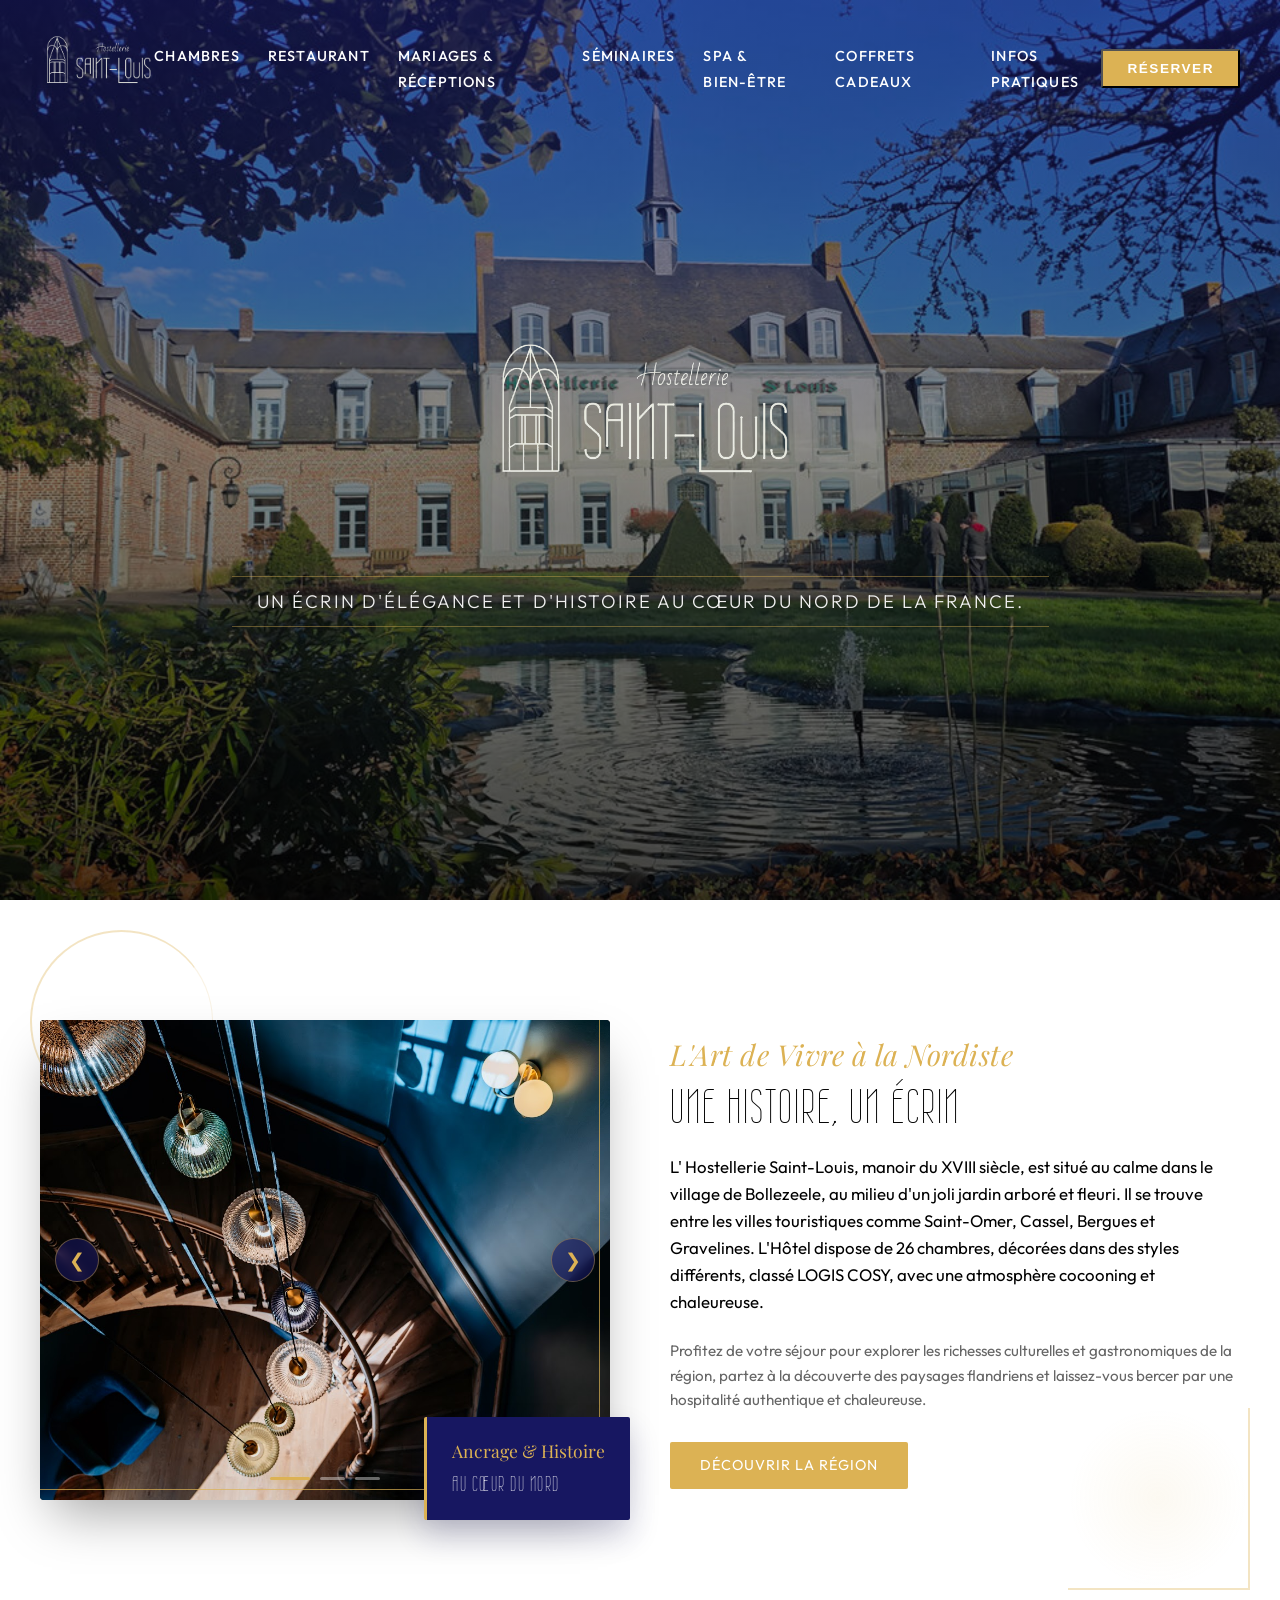
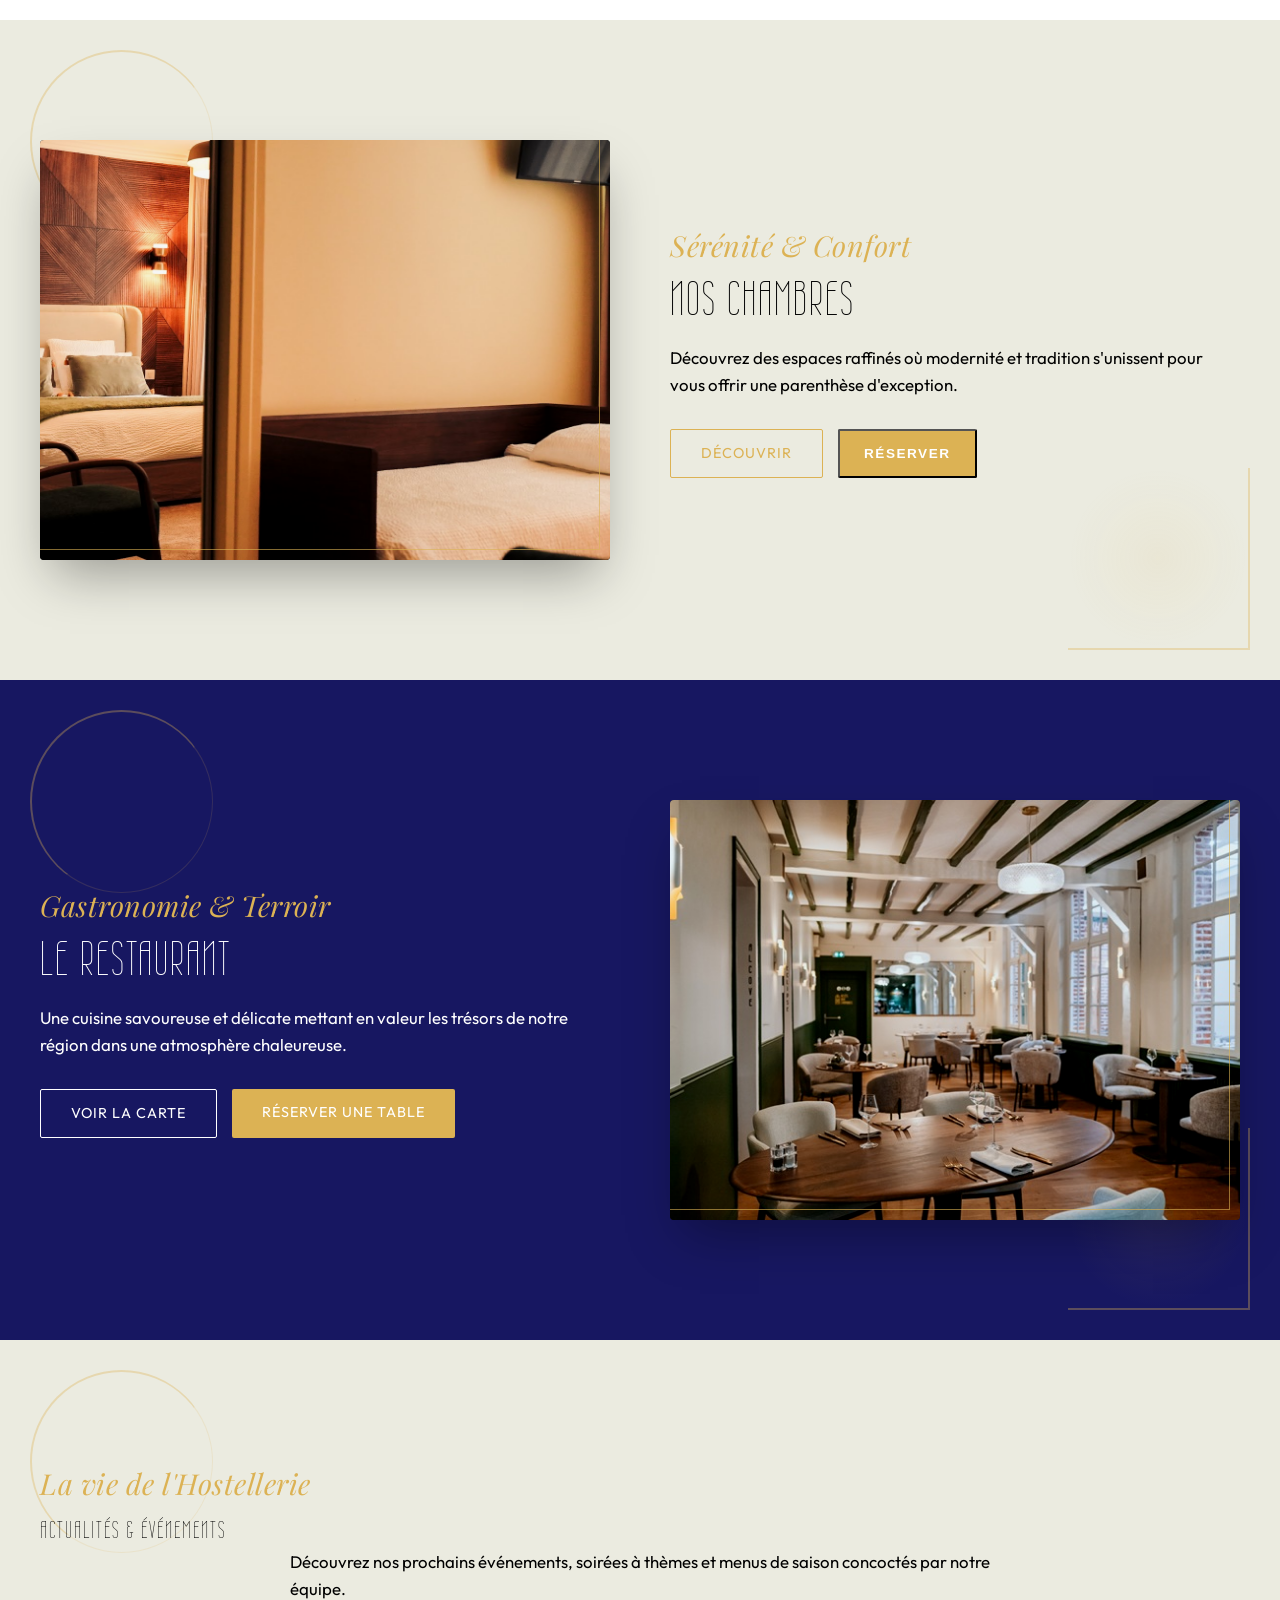
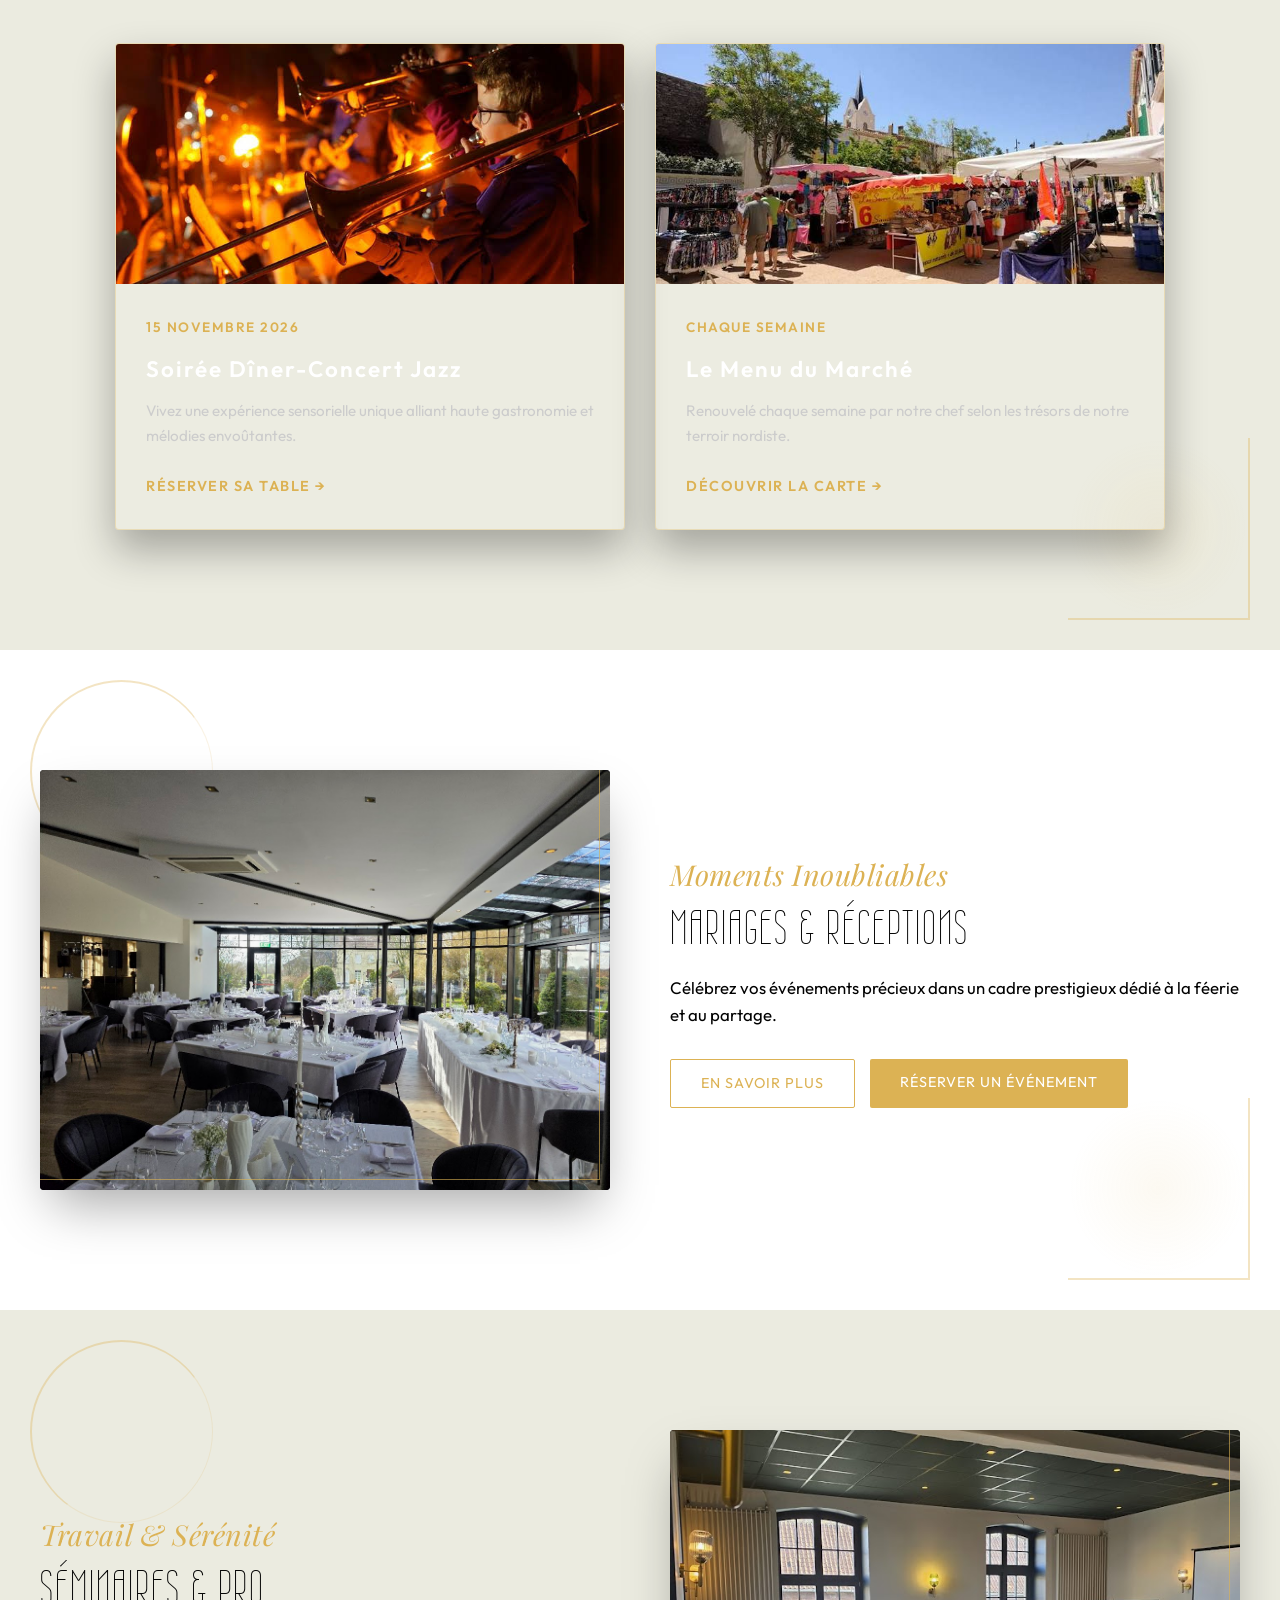
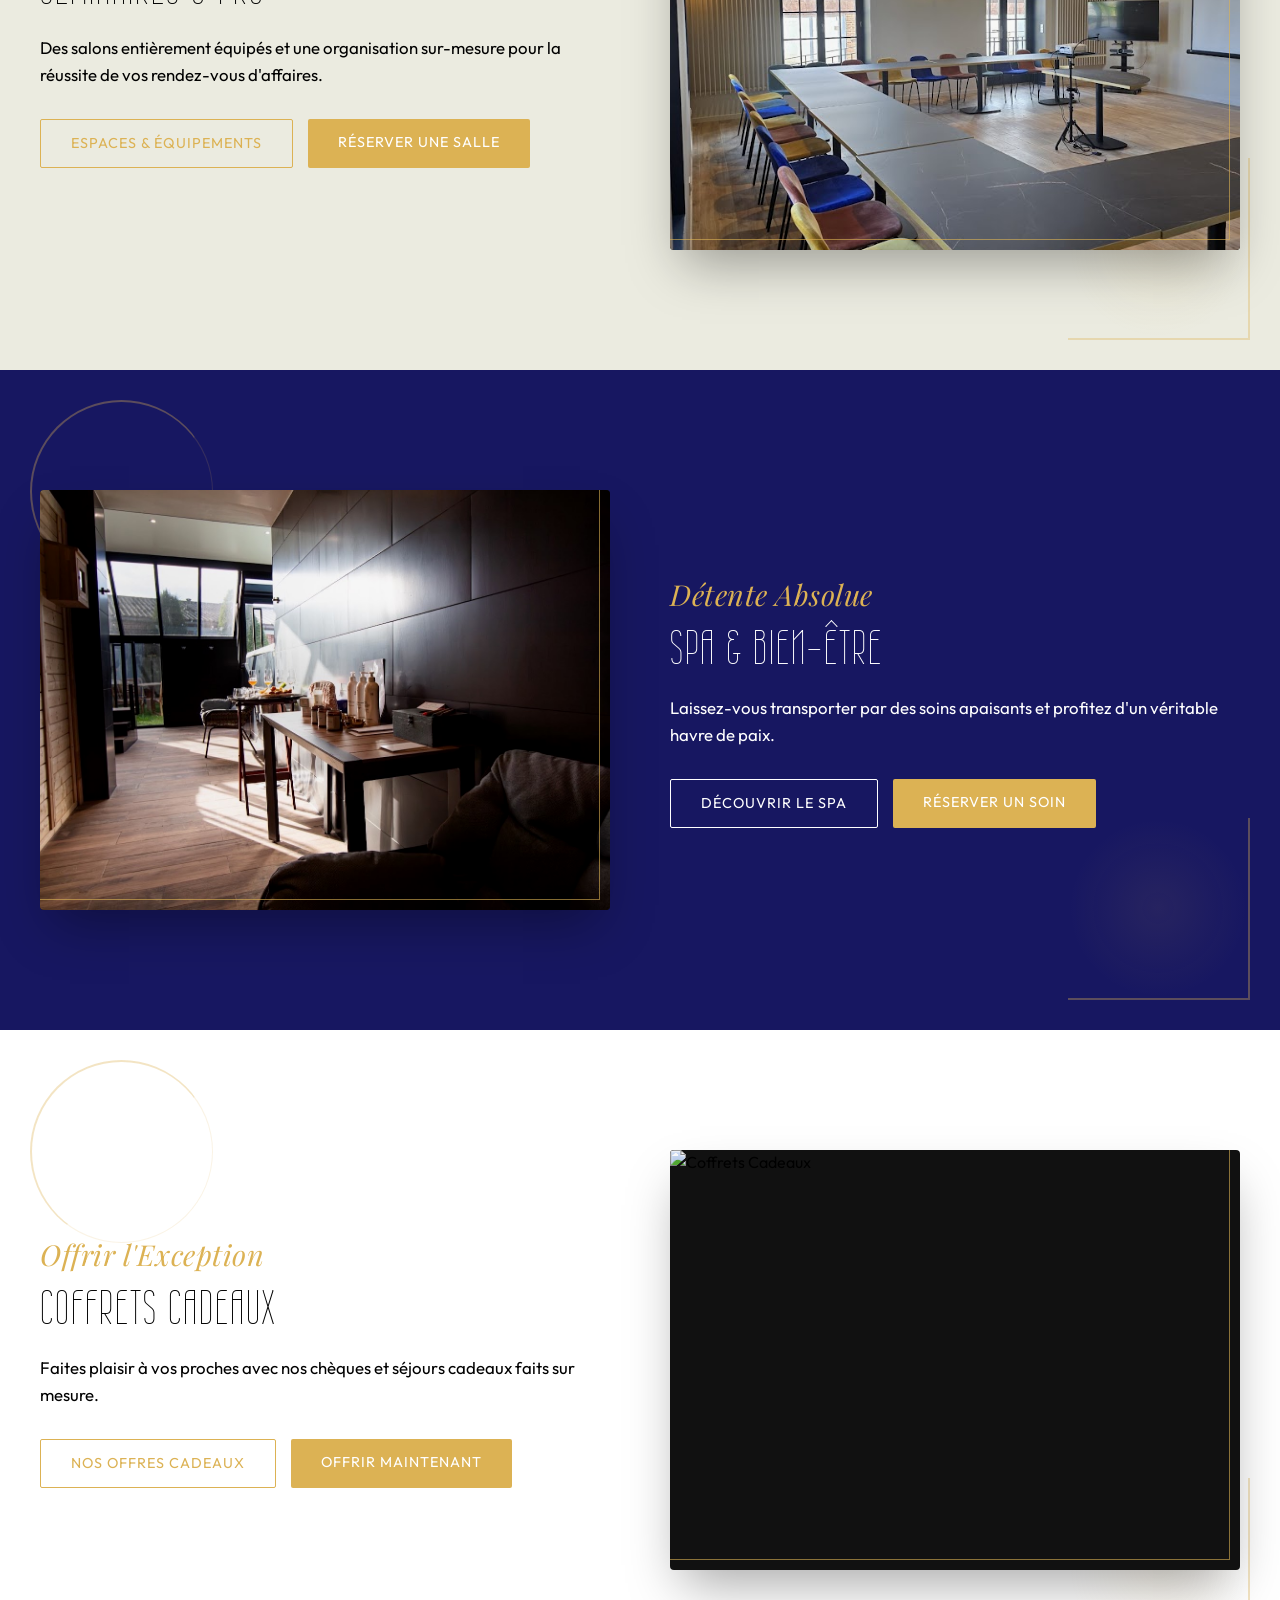
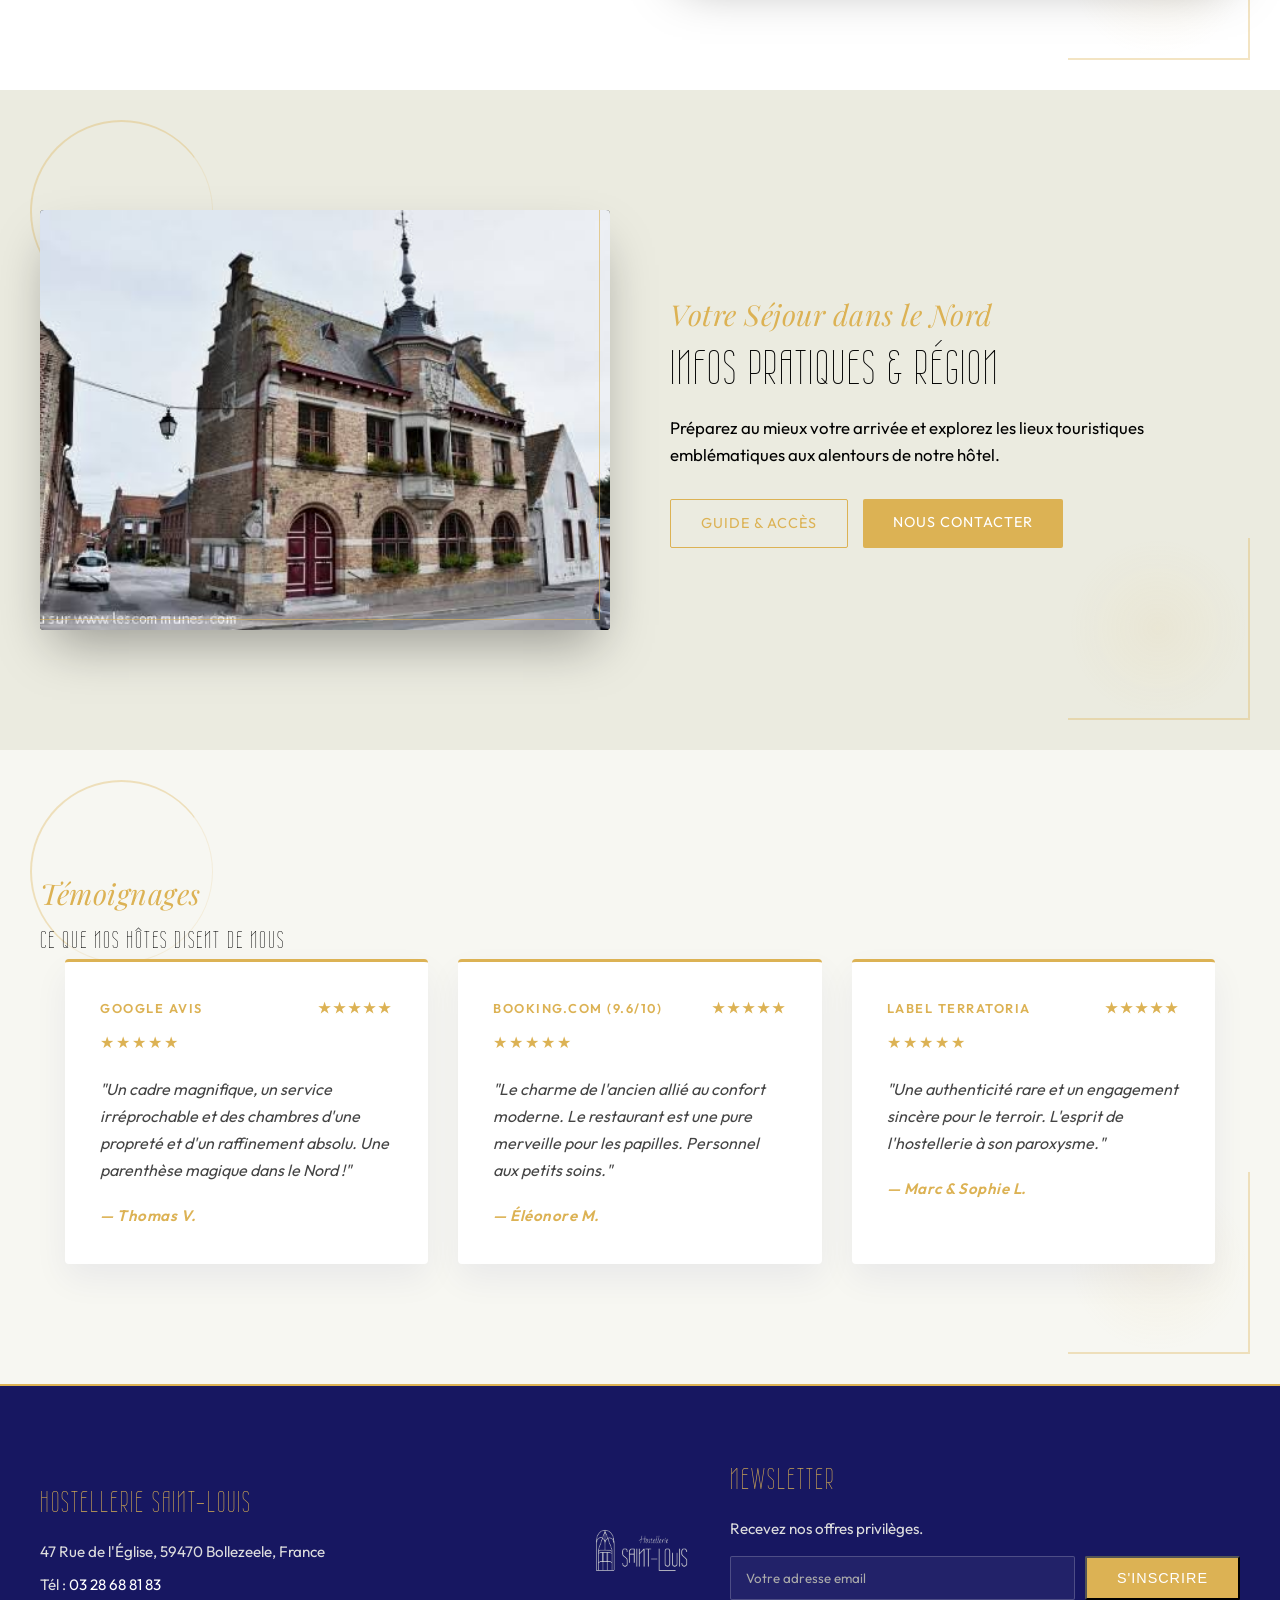
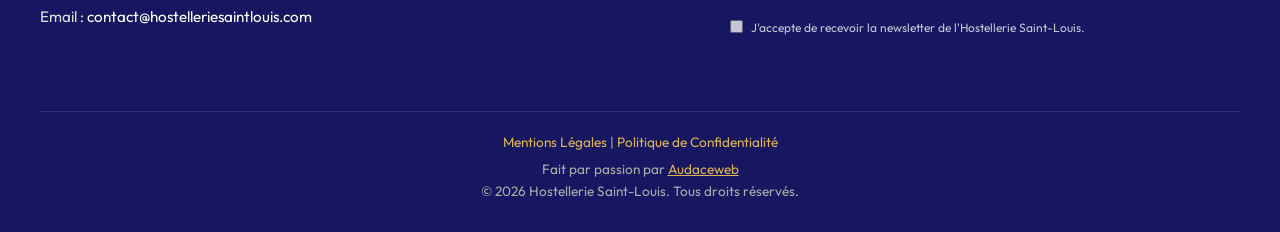
==== index.html @ 4da9482a "Replace reservation link with booking button" ====
<!DOCTYPE html>
<html lang="fr">
<head>
    <meta charset="UTF-8">
    <meta name="viewport" content="width=device-width, initial-scale=1.0">
    <title>Hostellerie Saint-Louis - Accueil</title>
    <link rel="icon" href="favicon.ico" sizes="48x48">
<link rel="icon" type="image/png" sizes="48x48" href="img/favicon-48.png">
<link rel="icon" type="image/png" sizes="192x192" href="img/favicon-192.png">
<link rel="apple-touch-icon" href="img/apple-touch-icon.png">
    <link rel="preconnect" href="https://fonts.googleapis.com">
    <link rel="preconnect" href="https://fonts.gstatic.com" crossorigin>
    <link href="https://fonts.googleapis.com/css2?family=Bad+Script&family=Outfit:wght@300;400;500;600&family=Playfair+Display:ital,wght@0,400;1,400&family=Wire+One&display=swap" rel="stylesheet">
    
    <link rel="stylesheet" href="style.css">
        <script src="https://code.jquery.com/jquery-3.6.0.min.js"></script>

</head>
<body>

    <div class="iframeClose" style="display:none; position:fixed; top:20px; right:40px; color:#000; font-size:35px; cursor:pointer; font-family:Arial; background: #fff; width: 45px; height: 45px; text-align: center; border-radius: 50%; line-height: 42px; box-shadow: 0 4px 20px rgba(0,0,0,0.4); z-index: 9999999;">&times;</div>
    <iframe id="ReservitBookingIframe" src="https://premium.logishotels.com/engine/booking/233/1237" style="z-index:1; opacity:1; border:none; width:100%; height:100%; position:fixed; transform:translateY(0px); background:#fff; top:0; bottom:0; left:0; right:0; z-index:100000; transition:transform 450ms cubic-bezier(0.23, 1, 0.32, 1), opacity 450ms cubic-bezier(0.23, 1, 0.32, 1); display:none;"></iframe>

    <header id="main-header">
        <button class="hamburger-menu" id="hamburger-btn" aria-label="Ouvrir le menu">
            <span class="bar"></span>
            <span class="bar"></span>
            <span class="bar"></span>
        </button>

        <div class="logo-container" id="logo-container">
            <a href="index.html">
                <img src="img/grandlogob.png" alt="Hostellerie Saint-Louis Logo" class="logo-img">
            </a>
        </div>

        <nav class="nav-bar" id="nav-bar">
            <ul class="nav-links">
                <li><a href="chambres.html">Chambres</a></li>
                <li><a href="pauze.html">Restaurant</a></li>
                <li><a href="mariages.html">Mariages & Réceptions</a></li>
                <li><a href="seminaires.html">Séminaires</a></li>
                <li><a href="spa.html">Spa & Bien-être</a></li>
                <li><a href="coffrets.html">Coffrets Cadeaux</a></li>
                <li><a href="infos.html">Infos Pratiques</a></li>
            </ul>
        </nav>

        <button class="btn-reserver ReservitBookingButton" style="cursor: pointer;">Réserver</button>
    </header>

    <main>
        <section class="hero-block hero-bg-image">
            <div class="hero-overlay"></div>

            <div class="hero-content">
                <!-- Grand Logo au centre à la place du texte de bienvenue -->
                <div class="hero-main-logo animate-fade">
                    <img src="img/grandlogob.png" data-cms="hero_logo" alt="Hostellerie Saint-Louis Logo" class="hero-logo-large">
                </div>
                
                <p class="hero-desc animate-fade" data-cms="hero_desc">Un écrin d'élégance et d'histoire au cœur du Nord de la France.</p>
            </div>
        </section>

        <section class="section-block block-blanc reveal" id="block-presentation-hotel">
            <div class="container-split">
                
                <div class="block-media presentation-media">
                    <div class="hotel-carousel-container">
                        <div class="carousel-track" id="hotel-carousel-track" data-cms-list="hero_carrousel_liste">
                            <div class="carousel-slide active">
                                <img src="img/carrousel1.jpg" data-cms="image" alt="Façade de l'Hostellerie Saint-Louis">
                            </div>
                        </div>

                        <button class="carousel-arrow prev-arrow" id="carousel-prev" aria-label="Photo précédente">&#10094;</button>
                        <button class="carousel-arrow next-arrow" id="carousel-next" aria-label="Photo suivante">&#10095;</button>

                        <div class="carousel-dots" id="carousel-dots">
                            <span class="dot active" data-index="0"></span>
                        </div>
                    </div>

                    <div class="presentation-badge">
                        <span class="badge-year" data-cms="badge_year">Ancrage & Histoire</span>
                        <span class="badge-text" data-cms="badge_text">Au cœur du Nord</span>
                    </div>
                </div>

                <div class="block-text">
                    <span class="subtitle" data-cms="intro_subtitle">L'Art de Vivre à la Nordiste</span>
                    <h2 class="title" data-cms="intro_title">Une Histoire, un Écrin</h2>
                    <p class="body-text" data-cms="intro_text1">
                      L' <strong>Hostellerie Saint-Louis</strong>, manoir du XVIII siècle, est situé au calme dans le village de Bollezeele, au milieu d'un joli jardin arboré et fleuri. Il se trouve entre les villes touristiques comme Saint-Omer, Cassel, Bergues et Gravelines.
                      <br> L'Hôtel dispose de 26 chambres, décorées dans des styles différents, classé LOGIS COSY, avec une atmosphère cocooning et chaleureuse.
                    </p>
                    <p class="body-text" style="font-size: 0.95rem; color: #666; margin-bottom: 25px;" data-cms="intro_text2">
                        Profitez de votre séjour pour explorer les richesses culturelles et gastronomiques de la région, partez à la découverte des paysages flandriens et laissez-vous bercer par une hospitalité authentique et chaleureuse.
                    </p>
                    <div class="block-actions">
                        <a href="infos.html" class="btn-gold">Découvrir la région</a>
                    </div>
                </div>

            </div>
        </section>
        <!-- 1. BLOC CHAMBRES -->
        <section class="section-block block-creme reveal" id="block-chambres">
            <div class="container-split">
                <div class="block-media">
                    <div class="image-placeholder">
                        <img src="img/chambreindex.jpg" data-cms="rooms_img" alt="Chambres Hostellerie Saint-Louis">
                    </div>
                </div>
                <div class="block-text">
                    <span class="subtitle" data-cms="rooms_subtitle">Sérénité & Confort</span>
                    <h2 class="title" data-cms="rooms_title">Nos Chambres</h2>
                    <p class="body-text" data-cms="rooms_desc">
                        Découvrez des espaces raffinés où modernité et tradition s'unissent pour vous offrir une parenthèse d'exception.
                    </p>
                    <div class="block-actions">
                        <a href="chambres.html" class="btn-outline">Découvrir</a>
                        <button class="btn-reserver ReservitBookingButton" style="cursor: pointer;">Réserver</button>
                    </div>
                </div>
            </div>
        </section>

        <!-- 2. BLOC RESTAURANT -->
        <section class="section-block block-bleu reveal" id="block-restaurant">
            <div class="container-split reverse">
                <div class="block-media">
                    <div class="image-placeholder">
                        <img src="img/restaurantindex.jpg" data-cms="resto_img" alt="Restaurant Saint-Louis">
                    </div>
                </div>
                <div class="block-text">
                    <span class="subtitle" data-cms="resto_subtitle">Gastronomie & Terroir</span>
                    <h2 class="title" data-cms="resto_title">Le Restaurant</h2>
                    <p class="body-text" data-cms="resto_desc">
                        Une cuisine savoureuse et délicate mettant en valeur les trésors de notre région dans une atmosphère chaleureuse.
                    </p>
                    <div class="block-actions">
                        <a href="pauze.html" class="btn-outline">Voir la carte</a>
                        <a href="#reservation" class="btn-gold">Réserver une table</a>
                    </div>
                </div>
            </div>
        </section>

        <!-- BLOC ACTUALITÉS & ÉVÉNEMENTS (Modifiable via liste CMS) -->
        <section class="section-block block-creme reveal" id="block-actualites">
            <div class="container">
                <span class="subtitle" data-cms="news_section_subtitle">La vie de l'Hostellerie</span>
                <h2 class="title" data-cms="news_section_title">Actualités & Événements</h2>
                <p class="body-text" style="max-width: 700px; margin: 0 auto 40px auto;" data-cms="news_section_desc">
                    Découvrez nos prochains événements, soirées à thèmes et menus de saison concoctés par notre équipe.
                </p>
                
                <div class="news-grid">
                    <article class="news-card" data-cms="home_news">
                        <div class="news-img"><img src="img/jazzindex.jfif" data-cms="image" alt="Soirée Jazz"></div>
                        <div class="news-content">
                            <span class="news-date" data-cms="date">15 Novembre 2026</span>
                            <h3 data-cms="title">Soirée Dîner-Concert Jazz</h3>
                            <p data-cms="desc">Vivez une expérience sensorielle unique alliant haute gastronomie et mélodies envoûtantes.</p>
                            <a href="#reservation" class="news-link">Réserver sa table &rarr;</a>
                        </div>
                    </article>
                    <article class="news-card" data-cms="home_news">
                        <div class="news-img"><img src="img/marchéindex.jfif" data-cms="image" alt="Menu de Saison"></div>
                        <div class="news-content">
                            <span class="news-date" data-cms="date">Chaque Semaine</span>
                            <h3 data-cms="title">Le Menu du Marché</h3>
                            <p data-cms="desc">Renouvelé chaque semaine par notre chef selon les trésors de notre terroir nordiste.</p>
                            <a href="restaurant.html" class="news-link">Découvrir la carte &rarr;</a>
                        </div>
                    </article>
                </div>
            </div>
        </section>

        <!-- 3. BLOC MARIAGES & RÉCEPTIONS -->
        <section class="section-block block-blanc reveal" id="block-mariages">
            <div class="container-split">
                <div class="block-media">
                    <div class="image-placeholder">
                        <img src="img/mariageindex.jpg" data-cms="wedding_img" alt="Mariages et Réceptions">
                    </div>
                </div>
                <div class="block-text">
                    <span class="subtitle" data-cms="wedding_subtitle">Moments Inoubliables</span>
                    <h2 class="title" data-cms="wedding_title">Mariages & Réceptions</h2>
                    <p class="body-text" data-cms="wedding_desc">
                        Célébrez vos événements précieux dans un cadre prestigieux dédié à la féerie et au partage.
                    </p>
                    <div class="block-actions">
                        <a href="mariages.html" class="btn-outline">En savoir plus</a>
                        <a href="#reservation" class="btn-gold">Réserver un événement</a>
                    </div>
                </div>
            </div>
        </section>

        <!-- 4. BLOC SÉMINAIRES -->
        <section class="section-block block-creme reveal" id="block-seminaires">
            <div class="container-split reverse">
                <div class="block-media">
                    <div class="image-placeholder">
                        <img src="img/seminaireindex.jpg" data-cms="seminar_img" alt="Séminaires et Affaires">
                    </div>
                </div>
                <div class="block-text">
                    <span class="subtitle" data-cms="seminar_subtitle">Travail & Sérénité</span>
                    <h2 class="title" data-cms="seminar_title">Séminaires & Pro</h2>
                    <p class="body-text" data-cms="seminar_desc">
                        Des salons entièrement équipés et une organisation sur-mesure pour la réussite de vos rendez-vous d'affaires.
                    </p>
                    <div class="block-actions">
                        <a href="seminaires.html" class="btn-outline">Espaces & Équipements</a>
                        <a href="#reservation" class="btn-gold">Réserver une salle</a>
                    </div>
                </div>
            </div>
        </section>

        <!-- 5. BLOC SPA & BIEN-ÊTRE -->
        <section class="section-block block-bleu reveal" id="block-spa">
            <div class="container-split">
                <div class="block-media">
                    <div class="image-placeholder">
                        <img src="img/spaindex.jpg" data-cms="spa_img" alt="Spa et Bien-être">
                    </div>
                </div>
                <div class="block-text">
                    <span class="subtitle" data-cms="spa_subtitle">Détente Absolue</span>
                    <h2 class="title" data-cms="spa_title">Spa & Bien-être</h2>
                    <p class="body-text" data-cms="spa_desc">
                        Laissez-vous transporter par des soins apaisants et profitez d'un véritable havre de paix.
                    </p>
                    <div class="block-actions">
                        <a href="spa.html" class="btn-outline">Découvrir le Spa</a>
                        <a href="#reservation" class="btn-gold">Réserver un soin</a>
                    </div>
                </div>
            </div>
        </section>

        <!-- 6. BLOC COFFRETS CADEAUX -->
        <section class="section-block block-blanc reveal" id="block-coffrets">
            <div class="container-split reverse">
                <div class="block-media">
                    <div class="image-placeholder">
                        <img src="photo-coffrets.jpg" data-cms="gift_img" alt="Coffrets Cadeaux">
                    </div>
                </div>
                <div class="block-text">
                    <span class="subtitle" data-cms="gift_subtitle">Offrir l'Exception</span>
                    <h2 class="title" data-cms="gift_title">Coffrets Cadeaux</h2>
                    <p class="body-text" data-cms="gift_desc">
                        Faites plaisir à vos proches avec nos chèques et séjours cadeaux faits sur mesure.
                    </p>
                    <div class="block-actions">
                        <a href="coffrets.html" class="btn-outline">Nos offres cadeaux</a>
                        <a href="#reservation" class="btn-gold">Offrir maintenant</a>
                    </div>
                </div>
            </div>
        </section>

        <!-- 7. BLOC INFOS PRATIQUES -->
        <section class="section-block block-creme reveal" id="block-infos">
            <div class="container-split">
                <div class="block-media">
                    <div class="image-placeholder">
                        <img src="img/bozelles.jfif" data-cms="infos_img" alt="Infos Pratiques et Région">
                    </div>
                </div>
                <div class="block-text">
                    <span class="subtitle" data-cms="infos_subtitle">Votre Séjour dans le Nord</span>
                    <h2 class="title" data-cms="infos_title">Infos Pratiques & Région</h2>
                    <p class="body-text" data-cms="infos_desc">
                        Préparez au mieux votre arrivée et explorez les lieux touristiques emblématiques aux alentours de notre hôtel.
                    </p>
                    <div class="block-actions">
                        <a href="infos.html" class="btn-outline">Guide & Accès</a>
                        <a href="#reservation" class="btn-gold">Nous contacter</a>
                    </div>
                </div>
            </div>
        </section>

        <!-- SECTION AVIS  -->
        <section class="section-block block-blanc reveal" id="block-avis">
            <div class="container">
                <span class="subtitle" data-cms="reviews_subtitle">Témoignages</span>
                <h2 class="title" data-cms="reviews_title">Ce que nos hôtes disent de nous</h2>
                
                <div class="reviews-grid" data-cms-list="reviews_liste">
                    <!-- Élément par défaut (remplacé par le CMS) -->
                    <div class="review-card">
                        <div class="review-source google" data-cms="source">Google Avis</div>
                        <div class="review-stars" data-cms="stars">★★★★★</div>
                        <p class="review-text" data-cms="text">"Un cadre magnifique, un service irréprochable et des chambres d'une propreté et d'un raffinement absolu. Une parenthèse magique dans le Nord !"</p>
                        <div class="review-author" data-cms="author">— Thomas V.</div>
                    </div>
                </div>
            </div>
        </section>
    </main>

 <footer class="main-footer-new">
        <div class="footer-container-grid">
            <div class="footer-left">
                <h3>Hostellerie Saint-Louis</h3>
                <p>47 Rue de l'Église, 59470 Bollezeele, France</p>
                <p>Tél : <a href="tel:+33328688183">03 28 68 81 83</a></p>
                <p>Email : <a href="mailto:contact@hostelleriesaintlouis.com">contact@hostelleriesaintlouis.com</a></p>
            </div>
            <div class="footer-center">
                <img src="img/grandlogob.png" alt="Hostellerie Saint-Louis" class="footer-logo-central">
            </div>
<div class="footer-right">
    <h3>Newsletter</h3>
    <p>Recevez nos offres privilèges.</p>
    <form class="newsletter-form" id="newsletter-form" action="subscribe.php" method="POST">
        <!-- anti-spam : champ invisible -->
        <input type="text" name="website" style="display:none" tabindex="-1" autocomplete="off">

        <input type="email" name="email" placeholder="Votre adresse email" required>
        <button type="submit" class="btn-gold">S'inscrire</button>

        <label class="newsletter-consent">
            <input type="checkbox" required>
            J'accepte de recevoir la newsletter de l'Hostellerie Saint-Louis.
        </label>
        <p id="newsletter-msg" class="newsletter-msg"></p>
    </form>
</div>
        </div>
        <div class="footer-bottom-legal">
            <a href="#">Mentions Légales</a> | <a href="#">Politique de Confidentialité</a>
            <p style="margin-top: 5px;">Fait par passion par <a href="https://audaceweb.fr" target="_blank" style="color: var(--color-gold); text-decoration: underline;">Audaceweb</a></p>
            <p>&copy; 2026 Hostellerie Saint-Louis. Tous droits réservés.</p>
        </div>
    </footer>

<!-- Fichiers JavaScript -->
    <script src="script.js"></script>
    <script>
      async function loadCMSContent() {
        try {
          let pageName = window.location.pathname.split('/').pop().replace('.html', '');
          if (!pageName || pageName === 'index' || pageName === '') {
            pageName = 'index';
          }

          const response = await fetch(`content/${pageName}.json`);
          if (!response.ok) return;
          
          const data = await response.json();

          // Injection des données simples
          for (const [key, value] of Object.entries(data)) {
            if (Array.isArray(value)) continue;

            const elements = document.querySelectorAll(`[data-cms="${key}"]`);
            elements.forEach(element => {
              if (element.tagName === 'IMG') {
                element.src = value;
              } else {
                element.textContent = value;
              }
            });
          }

          // 1. Injection dynamique du Carrousel Héroïque (Photos illimitées)
          if (data.hero_carrousel_liste && Array.isArray(data.hero_carrousel_liste)) {
            const track = document.getElementById('hotel-carousel-track');
            const dotsContainer = document.getElementById('carousel-dots');
            if (track && dotsContainer) {
              track.innerHTML = '';
              dotsContainer.innerHTML = '';
              data.hero_carrousel_liste.forEach((item, index) => {
                const activeClass = index === 0 ? 'active' : '';
                track.insertAdjacentHTML('beforeend', `<div class="carousel-slide ${activeClass}"><img src="${item.image || ''}" alt="Carrousel"></div>`);
                dotsContainer.insertAdjacentHTML('beforeend', `<span class="dot ${activeClass}" data-index="${index}"></span>`);
              });
            }
          }

          // 2. Injection dynamique des Avis avec étoiles
          if (data.reviews_liste && Array.isArray(data.reviews_liste)) {
            const reviewsGrid = document.querySelector('.reviews-grid');
            if (reviewsGrid) {
              reviewsGrid.innerHTML = '';
              data.reviews_liste.forEach(review => {
                const cardHTML = `
                  <div class="review-card">
                    <div class="review-source" style="font-weight: 600; color: var(--color-gold);">${review.source || ''}</div>
                    <div class="review-stars" style="color: #dcb254; margin: 5px 0; letter-spacing: 2px;">${review.stars || '★★★★★'}</div>
                    <p class="review-text">${review.text || ''}</p>
                    <div class="review-author" style="font-style: italic; margin-top: 10px;">${review.author || ''}</div>
                  </div>
                `;
                reviewsGrid.insertAdjacentHTML('beforeend', cardHTML);
              });
            }
          }

          // 3. Gestion spéciale de la LISTE D'ACTUALITÉS
          if (data.home_news && Array.isArray(data.home_news)) {
            const newsContainer = document.querySelector('.news-grid');
            if (newsContainer) {
              newsContainer.innerHTML = '';
              data.home_news.forEach(item => {
                const cardHTML = `
                  <article class="news-card">
                    <div class="news-img"><img src="${item.image || 'img/jazzindex.jfif'}" alt="${item.title}"></div>
                    <div class="news-content">
                      <span class="news-date">${item.date || ''}</span>
                      <h3>${item.title || ''}</h3>
                      <p>${item.desc || ''}</p>
                      <a href="#reservation" class="news-link">Réserver / En savoir plus &rarr;</a>
                    </div>
                  </article>
                `;
                newsContainer.insertAdjacentHTML('beforeend', cardHTML);
              });
            }
          }

          // 4. Réinitialisation du carrousel pour lier les flèches aux nouveaux slides injectés
          if (typeof initCarousels === 'function') {
            initCarousels();
          }

        } catch (error) {
          console.log("Lecture du contenu CMS...", error);
        }
      }

      document.addEventListener('DOMContentLoaded', loadCMSContent);
    </script>
</body>
</html>
---- style.css ----
/* ==========================================================================
   CHARTE GRAPHIQUE HOSTELLERIE SAINT-LOUIS
   ========================================================================== */
:root {
    --color-gold: #dcb254;      /* Or */
    --color-blue: #171761;      /* Bleu Roy */
    --color-creme: #ebebe0;     /* Crème */
    --color-white: #ffffff;     /* Blanc */
    --color-black: #000000;     /* Noir */
    
    --font-title: 'Wire One', sans-serif;
    --font-subtitle: 'Playfair Display', serif; /* Police plus chic et fluide pour les sous-titres */
    --font-body: 'Outfit', sans-serif;
}

* {
    margin: 0;
    padding: 0;
    box-sizing: border-box;
}

html {
    scroll-behavior: smooth;
}

body {
    font-family: var(--font-body);
    color: var(--color-black);
    background-color: var(--color-white);
    line-height: 1.6;
    overflow-x: hidden;
}

/* ==========================================================================
   TYPOGRAPHIES
   ========================================================================== */
h1, h2, h3, .title {
    font-family: var(--font-title);
    text-transform: uppercase;
    letter-spacing: 2px;
    font-weight: 400;
}

.subtitle {
    font-family: var(--font-subtitle);
    font-style: italic;
    display: block;
    font-size: 1.8rem;
    color: var(--color-gold);
    margin-bottom: 0.3rem;
    letter-spacing: 0.5px;
}

.body-text {
    font-family: var(--font-body);
    font-size: 1.05rem;
    margin-bottom: 1.5rem;
}

/* ==========================================================================
   HEADER & NAVIGATION CENTRÉE (Grille 3 colonnes pour un centrage parfait)
   ========================================================================== */
#main-header {
    position: fixed;
    top: 0;
    left: 0;
    width: 100%;
    z-index: 1000;
    display: grid;
    grid-template-columns: auto 1fr auto;
    align-items: center;
    padding: 25px 40px;
    background: transparent;
    transition: all 0.4s cubic-bezier(0.16, 1, 0.3, 1);
}

/* Header réduit au scroll */
#main-header.scrolled {
    background: rgba(23, 23, 97, 0.95);
    backdrop-filter: blur(12px);
    padding: 12px 30px;
    border-bottom: 1px solid rgba(220, 178, 84, 0.2);
}

/* Container du Logo (Colonne 1) */
.logo-container {
    opacity: 0;
    visibility: hidden;
    transform: translateY(-10px);
    transition: all 0.4s ease;
    grid-column: 1;
}

#main-header.scrolled .logo-container {
    opacity: 1;
    visibility: visible;
    transform: translateY(0);
}

.logo-img {
    height: 80px;
    width: auto;
}

/* Navigation principale (Colonne 2 - Parfaitement centrée) */
.nav-bar {
    grid-column: 2;
    display: flex;
    justify-content: center;
}

.nav-links {
    list-style: none;
    display: flex;
    gap: 28px;
}

.nav-links a {
    text-decoration: none;
    color: var(--color-white);
    font-size: 0.9rem;
    text-transform: uppercase;
    letter-spacing: 1.2px;
    font-weight: 500;
    transition: color 0.3s ease;
    position: relative;
}

.nav-links a::after {
    content: '';
    position: absolute;
    width: 0;
    height: 2px;
    bottom: -4px;
    left: 0;
    background-color: var(--color-gold);
    transition: width 0.3s ease;
}

.nav-links a:hover::after,
.nav-links a.active::after {
    width: 100%;
}

.nav-links a:hover,
.nav-links a.active {
    color: var(--color-gold) !important;
}

/* Bouton Réserver (Colonne 3 - À droite) */
.btn-reserver {
    grid-column: 3;
    justify-self: end;
    display: inline-block;
    padding: 10px 24px;
    background-color: var(--color-gold);
    color: var(--color-white);
    text-decoration: none;
    text-transform: uppercase;
    font-size: 0.85rem;
    letter-spacing: 1.5px;
    font-weight: 600;
    border-radius: 2px;
    transition: all 0.3s ease;
}

.btn-reserver:hover {
    background-color: #c99f43;
    transform: translateY(-2px);
    box-shadow: 0 4px 15px rgba(220, 178, 84, 0.3);
}

/* Bouton Hamburger */
.hamburger-menu {
    display: none;
    flex-direction: column;
    justify-content: space-between;
    width: 28px;
    height: 20px;
    background: transparent;
    border: none;
    cursor: pointer;
    z-index: 1001;
}

.hamburger-menu .bar {
    height: 2px;
    width: 100%;
    background-color: var(--color-white);
    border-radius: 2px;
    transition: all 0.3s cubic-bezier(0.68, -0.55, 0.27, 1.55);
}

.hamburger-menu.open .bar:nth-child(1) {
    transform: translateY(9px) rotate(45deg);
    background-color: var(--color-gold);
}
.hamburger-menu.open .bar:nth-child(2) {
    opacity: 0;
}
.hamburger-menu.open .bar:nth-child(3) {
    transform: translateY(-9px) rotate(-45deg);
    background-color: var(--color-gold);
}

/* ==========================================================================
   BLOC HERO (Avec grand logo central)
   ========================================================================== */
/* ==========================================================================
   BLOC HERO ULTRA-ÉLÉGANT & LISIBLE
   ========================================================================== */
.hero-block {
    position: relative;
    height: 100vh;
    width: 100%;
    display: flex;
    align-items: center;
    justify-content: center;
    overflow: hidden;
    text-align: center;
    color: var(--color-white);
}

.hero-bg-image {
    background-image: url('img/hostelerieindex.jpg');
    background-size: cover;
    background-position: center;
    background-repeat: no-repeat;
}

/* Dégradé sophistiqué : sombre en haut pour la navbar, mystérieux au milieu */
.hero-overlay {
    position: absolute;
    top: 0;
    left: 0;
    width: 100%;
    height: 100%;
    background: linear-gradient(
        to bottom, 
        rgba(23, 23, 97, 0.6) 0%, 
        rgba(0, 0, 0, 0.45) 50%, 
        rgba(0, 0, 0, 0.7) 100%
    );
    z-index: 2;
}

.hero-content {
    position: relative;
    z-index: 3;
    padding: 0 20px;
    max-width: 950px;
    display: flex;
    flex-direction: column;
    align-items: center;
    margin-top: 40px; /* Décale légèrement l'ensemble vers le bas pour respirer */
}

/* Grand logo avec une lueur dorée subtile pour le détacher du fond */
.hero-main-logo {
    margin-bottom: 25px;
    filter: drop-shadow(0 0 25px rgba(220, 178, 84, 0.35));
}

.hero-logo-large {
    height: 220px;
    width: auto;
}

/* Titre "Saint-Louis" en style or pur */
.hero-content .title {
    font-size: 4rem;
    color: var(--color-white);
    margin-bottom: 12px;
    line-height: 1;
    letter-spacing: 6px;
    text-shadow: 0 2px 10px rgba(0,0,0,0.5);
}

/* Description élégante avec un espacement chic */
.hero-desc {
    font-size: 1.15rem;
    font-weight: 300;
    letter-spacing: 2px;
    color: #f0f0f0;
    text-transform: uppercase;
    text-shadow: 0 2px 8px rgba(0,0,0,0.6);
    border-top: 1px solid rgba(220, 178, 84, 0.4);
    border-bottom: 1px solid rgba(220, 178, 84, 0.4);
    padding: 10px 25px;
    margin-top: 10px;
}

/* ==========================================================================
   SECTIONS & BLOCS ALTERNÉS (Avec formes discrètes et cadres précieux)
   ========================================================================== */
.section-block {
    position: relative;
    padding: 120px 40px;
    overflow: hidden;
}

/* Forme décorative géométrique subtile (arche / filigrane doré) dans les coins */
.section-block::before {
    content: '';
    position: absolute;
    width: 250px;
    height: 250px;
    border: 1px solid rgba(220, 178, 84, 0.15);
    border-radius: 50%;
    top: -80px;
    left: -80px;
    z-index: 1;
    pointer-events: none;
    transition: transform 0.6s ease;
}

.section-block::after {
    content: '';
    position: absolute;
    width: 180px;
    height: 180px;
    background: radial-gradient(circle, rgba(220, 178, 84, 0.08) 0%, transparent 70%);
    bottom: -50px;
    right: -50px;
    z-index: 1;
    pointer-events: none;
}

.container-split {
    position: relative;
    z-index: 2;
    max-width: 1200px;
    margin: 0 auto;
    display: flex;
    align-items: center;
    gap: 60px;
}

.container-split.reverse {
    flex-direction: row-reverse;
}

.block-media, .block-text {
    flex: 1;
}

/* Effet ultra-attractif et luxueux sur les photos (Cadre précieux) */
.image-placeholder {
    position: relative;
    width: 100%;
    height: 420px;
    background: #111;
    border-radius: 4px;
    overflow: hidden;
    box-shadow: 0 25px 50px -12px rgba(0, 0, 0, 0.35);
    transition: transform 0.6s cubic-bezier(0.16, 1, 0.3, 1), box-shadow 0.6s ease;
}

/* Cadre doré fin décalé pour un effet galerie d'art haut de gamme */
.image-placeholder::before {
    content: '';
    position: absolute;
    top: -10px;
    left: -10px;
    right: 10px;
    bottom: 10px;
    border: 1px solid var(--color-gold);
    z-index: 2;
    pointer-events: none;
    opacity: 0.6;
    transition: all 0.4s ease;
}

.image-placeholder img {
    width: 100%;
    height: 100%;
    object-fit: cover;
    filter: brightness(0.95) contrast(1.05);
    transition: transform 0.8s cubic-bezier(0.16, 1, 0.3, 1), filter 0.4s ease;
}

.image-placeholder:hover {
    transform: translateY(-5px);
    box-shadow: 0 30px 60px -15px rgba(220, 178, 84, 0.25);
}

.image-placeholder:hover::before {
    top: -12px;
    left: -12px;
    right: 12px;
    bottom: 12px;
    opacity: 1;
}

.image-placeholder:hover img {
    transform: scale(1.05);
    filter: brightness(1) contrast(1.08);
}

.block-text .title {
    font-size: 3rem;
    margin-bottom: 20px;
    line-height: 1.1;
}

.block-creme {
    background-color: var(--color-creme);
    color: var(--color-black);
}

.block-bleu {
    background-color: var(--color-blue);
    color: var(--color-white);
}

.block-bleu .title {
    color: var(--color-white);
}

.block-blanc {
    background-color: var(--color-white);
    color: var(--color-black);
}

.block-actions {
    display: flex;
    gap: 15px;
    margin-top: 30px;
    flex-wrap: wrap;
}

.btn-gold {
    padding: 12px 30px;
    background-color: var(--color-gold);
    color: var(--color-white);
    text-decoration: none;
    text-transform: uppercase;
    font-size: 0.9rem;
    letter-spacing: 1px;
    border-radius: 2px;
    transition: all 0.3s ease;
}

.btn-gold:hover {
    background-color: #c99f43;
    transform: translateY(-2px);
}

.btn-outline {
    padding: 12px 30px;
    background: transparent;
    border: 1px solid var(--color-gold);
    color: var(--color-gold);
    text-decoration: none;
    text-transform: uppercase;
    font-size: 0.9rem;
    letter-spacing: 1px;
    border-radius: 2px;
    transition: all 0.3s ease;
}

.block-bleu .btn-outline {
    border-color: var(--color-white);
    color: var(--color-white);
}

.btn-outline:hover {
    background-color: var(--color-gold);
    color: var(--color-white);
    border-color: var(--color-gold);
    transform: translateY(-2px);
}

/* ==========================================================================
   ACTUALITÉS & ÉVÉNEMENTS
   ========================================================================== */
#block-actualites {
    background-color: var(--color-creme) !important;
    color: var(--color-white);
}

#block-actualites .title {
    color: var(--color-black);
}

#block-actualites .body-text {
    color: #000000;
}

.news-grid {
    display: grid;
    grid-template-columns: repeat(auto-fit, minmax(340px, 1fr));
    gap: 30px;
    max-width: 1050px;
    margin: 0 auto;
}

.news-card {
    background: rgba(255, 255, 255, 0.05);
    border: 1px solid rgba(220, 178, 84, 0.3); /* Fine bordure dorée élégante */
    border-radius: 4px;
    overflow: hidden;
    box-shadow: 0 20px 40px rgba(0,0,0,0.3);
    text-align: left;
    transition: transform 0.4s ease, border-color 0.4s ease;
}

.news-card:hover {
    transform: translateY(-8px);
    border-color: var(--color-gold);
}

.news-img {
    height: 240px;
    width: 100%;
    overflow: hidden;
}

.news-img img {
    width: 100%;
    height: 100%;
    object-fit: cover;
    transition: transform 0.6s ease;
}

.news-card:hover .news-img img {
    transform: scale(1.06);
}

.news-content {
    padding: 30px;
}

.news-date {
    font-size: 0.85rem;
    color: var(--color-gold);
    text-transform: uppercase;
    letter-spacing: 1.5px;
    font-weight: 600;
}

.news-content h3 {
    font-family: var(--font-body);
    font-size: 1.4rem;
    font-weight: 600;
    margin: 12px 0;
    color: var(--color-white);
    text-transform: none;
}

.news-content p {
    font-size: 0.95rem;
    color: #ccc;
    margin-bottom: 25px;
    line-height: 1.6;
}

.news-link {
    color: var(--color-gold);
    text-decoration: none;
    font-weight: 600;
    font-size: 0.9rem;
    text-transform: uppercase;
    letter-spacing: 1.5px;
    transition: color 0.3s;
}

.news-link:hover {
    color: var(--color-white);
}
/* ==========================================================================
   FLUX INSTAGRAM
   ========================================================================== */
.instagram-section {
    background-color: var(--color-blue);
    padding: 80px 20px;
    text-align: center;
}

.instagram-header {
    margin-bottom: 40px;
}

.instagram-grid {
    display: grid;
    grid-template-columns: repeat(4, 1fr);
    gap: 15px;
    max-width: 1200px;
    margin: 0 auto;
}

.insta-item {
    position: relative;
    height: 250px;
    overflow: hidden;
    border-radius: 4px;
}

.insta-item img {
    width: 100%;
    height: 100%;
    object-fit: cover;
    transition: transform 0.5s ease;
}

.insta-overlay {
    position: absolute;
    top: 0;
    left: 0;
    width: 100%;
    height: 100%;
    background: rgba(23, 23, 97, 0.6);
    display: flex;
    align-items: center;
    justify-content: center;
    opacity: 0;
    transition: opacity 0.3s ease;
}

.insta-overlay span {
    color: var(--color-white);
    font-weight: 600;
    letter-spacing: 1px;
}

.insta-item:hover img {
    transform: scale(1.1);
}

.insta-item:hover .insta-overlay {
    opacity: 1;
}

/* ==========================================================================
   AVIS CLIENTS
   ========================================================================== */
#block-avis {
    background-color: #f7f7f2; /* Blanc cassé très pur et lumineux */
    position: relative;
}

.reviews-grid {
    display: grid;
    grid-template-columns: repeat(auto-fit, minmax(320px, 1fr));
    gap: 30px;
    max-width: 1150px;
    margin: 0 auto;
    text-align: left;
}

.review-card {
    background: var(--color-white);
    padding: 35px;
    border-radius: 4px;
    box-shadow: 0 15px 35px rgba(23, 23, 97, 0.06);
    border-top: 3px solid var(--color-gold);
    position: relative;
    transition: transform 0.4s ease, box-shadow 0.4s ease;
}

.review-card:hover {
    transform: translateY(-5px);
    box-shadow: 0 20px 45px rgba(23, 23, 97, 0.12);
}

.review-source {
    font-size: 0.8rem;
    font-weight: 700;
    text-transform: uppercase;
    letter-spacing: 1.5px;
    color: var(--color-blue);
    margin-bottom: 10px;
    display: flex;
    justify-content: space-between;
    align-items: center;
}

/* Étoiles dorées décoratives pour faire pro */
.review-source::after {
    content: '★★★★★';
    color: var(--color-gold);
    font-size: 0.9rem;
    letter-spacing: 2px;
}

.review-text {
    font-size: 1rem;
    font-style: italic;
    color: #444;
    margin: 20px 0;
    line-height: 1.7;
}

.review-author {
    font-weight: 600;
    font-size: 0.95rem;
    color: var(--color-gold);
    letter-spacing: 0.5px;
}

/* ==========================================================================
   BLOC PRÉSENTATION HÔTEL & RÉGION (Design asymétrique & chic)
   ========================================================================== */
#block-presentation-hotel {
    background-color: #ffffff;
    position: relative;
}

.presentation-media {
    position: relative;
    width: 100%;
}

/* Container du Carrousel */
.hotel-carousel-container {
    position: relative;
    width: 100%;
    height: 480px;
    border-radius: 4px;
    overflow: hidden;
    box-shadow: 0 25px 50px -12px rgba(0, 0, 0, 0.35);
    background: #111;
}

/* Cadre doré "Galerie d'Art" autour du carrousel */
.hotel-carousel-container::before {
    content: '';
    position: absolute;
    top: -10px;
    left: -10px;
    right: 10px;
    bottom: 10px;
    border: 1px solid var(--color-gold);
    z-index: 5;
    pointer-events: none;
    opacity: 0.7;
    transition: all 0.4s ease;
}

/* Les Slides */
.carousel-track {
    position: relative;
    width: 100%;
    height: 100%;
}

.carousel-slide {
    position: absolute;
    top: 0;
    left: 0;
    width: 100%;
    height: 100%;
    opacity: 0;
    visibility: hidden;
    transition: opacity 1s cubic-bezier(0.16, 1, 0.3, 1), visibility 1s ease;
    z-index: 1;
}

.carousel-slide.active {
    opacity: 1;
    visibility: visible;
    z-index: 2;
}

/* Effet Ken Burns (Léger zoom lent sur l'image active) */
.carousel-slide img {
    width: 100%;
    height: 100%;
    object-fit: cover;
    transform: scale(1.08);
    transition: transform 6s ease-out;
}

.carousel-slide.active img {
    transform: scale(1);
}

/* Flèches de navigation ultra-chic */
.carousel-arrow {
    position: absolute;
    top: 50%;
    transform: translateY(-50%);
    background: rgba(23, 23, 97, 0.6);
    color: var(--color-gold);
    border: 1px solid rgba(220, 178, 84, 0.4);
    width: 44px;
    height: 44px;
    border-radius: 50%;
    cursor: pointer;
    z-index: 10;
    font-size: 1.2rem;
    display: flex;
    align-items: center;
    justify-content: center;
    backdrop-filter: blur(5px);
    transition: all 0.3s ease;
}

.prev-arrow { left: 15px; }
.next-arrow { right: 15px; }

.carousel-arrow:hover {
    background: var(--color-gold);
    color: var(--color-white);
    border-color: var(--color-gold);
    transform: translateY(-50%) scale(1.1);
}

/* Indicateurs (Dots / Lignes dorées) */
.carousel-dots {
    position: absolute;
    bottom: 20px;
    left: 50%;
    transform: translateX(-50%);
    display: flex;
    gap: 10px;
    z-index: 10;
}

.dot {
    width: 25px;
    height: 3px;
    background: rgba(255, 255, 255, 0.4);
    border-radius: 2px;
    cursor: pointer;
    transition: all 0.4s ease;
}

.dot.active {
    background: var(--color-gold);
    width: 40px; /* S'allonge quand active */
    box-shadow: 0 0 10px rgba(220, 178, 84, 0.8);
}

/* Badge élégant superposé */
.presentation-badge {
    position: absolute;
    bottom: -20px;
    right: -20px;
    background: var(--color-blue);
    color: var(--color-white);
    padding: 20px 25px;
    border-left: 3px solid var(--color-gold);
    box-shadow: 0 15px 30px rgba(23, 23, 97, 0.2);
    border-radius: 2px;
    z-index: 12;
    display: flex;
    flex-direction: column;
    text-align: left;
}

.badge-year {
    font-family: var(--font-subtitle);
    font-size: 1.1rem;
    color: var(--color-gold);
    margin-bottom: 2px;
}

.badge-text {
    font-family: var(--font-title);
    font-size: 1.3rem;
    text-transform: uppercase;
    letter-spacing: 1.5px;
}

/* Responsive mobile */
@media (max-width: 992px) {
    .hotel-carousel-container {
        height: 320px;
    }
    .presentation-badge {
        bottom: 10px;
        right: 10px;
        padding: 12px 18px;
    }
    .badge-text {
        font-size: 1rem;
    }
}
/* ==========================================================================
   DESIGN PAGE CHAMBRES (Style 5 Étoiles & Cartes Flottantes)
   ========================================================================== */

/* Hero plus grand pour les pages internes */
.page-hero-large {
    position: relative;
    height: 60vh;
    background-image: url('img/hostelerieindex.jpg');
    background-size: cover;
    background-position: center;
    display: flex;
    align-items: center;
    justify-content: center;
    text-align: center;
    color: var(--color-white);
}

.page-hero-large .hero-content {
    position: relative;
    z-index: 3;
}

.page-hero-large .title {
    font-size: 4rem;
    color: var(--color-white);
    letter-spacing: 4px;
    margin-top: 10px;
    text-shadow: 0 4px 15px rgba(0,0,0,0.5);
}

/* Wrappers de chambres avec fonds alternés */
.section-room-wrapper {
    padding: 100px 20px;
    display: flex;
    justify-content: center;
}

.block-bg-blanc {
    background-color: #fcfcfc;
}

.block-bg-creme {
    background-color: var(--color-creme);
}

/* La carte rectangulaire flottante de la chambre */
.room-luxury-card {
    background: var(--color-white);
    width: 100%;
    max-width: 900px;
    padding: 60px;
    border-radius: 6px;
    box-shadow: 0 30px 60px rgba(23, 23, 97, 0.08);
    border: 1px solid rgba(220, 178, 84, 0.2);
    text-align: center;
    position: relative;
}

.room-header-title {
    margin-bottom: 30px;
}

.room-header-title .title {
    font-size: 3rem;
    color: var(--color-blue);
    margin-top: 5px;
}

/* Carrousel intégré dans la carte */
.room-carousel {
    height: 420px;
    margin-bottom: 30px;
    border-radius: 4px;
}

.room-desc {
    font-size: 1.05rem;
    color: #555;
    line-height: 1.7;
    max-width: 750px;
    margin: 0 auto 30px auto;
}

/* Grille des icônes d'équipements haut de gamme (Vrais SVG) */
.amenities-luxury-grid {
    display: grid;
    grid-template-columns: repeat(4, 1fr);
    gap: 15px;
    margin-bottom: 40px;
}

.amenity-badge {
    display: flex;
    flex-direction: column;
    align-items: center;
    justify-content: center;
    gap: 8px;
    background: #fdfdfd;
    border: 1px solid #eaeaea;
    padding: 15px 10px;
    border-radius: 4px;
    transition: all 0.3s ease;
}

.amenity-badge svg {
    stroke: var(--color-gold);
    width: 24px;
    height: 24px;
    transition: transform 0.3s ease;
}

.amenity-badge span {
    font-size: 0.85rem;
    font-weight: 500;
    color: var(--color-blue);
}

.amenity-badge:hover {
    border-color: var(--color-gold);
    transform: translateY(-3px);
    box-shadow: 0 10px 20px rgba(0,0,0,0.05);
}

.amenity-badge:hover svg {
    transform: scale(1.15);
}

.room-action {
    margin-top: 20px;
}

/* Responsive mobile */
@media (max-width: 992px) {
    .room-luxury-card {
        padding: 30px 20px;
    }
    .room-carousel {
        height: 260px;
    }
    .amenities-luxury-grid {
        grid-template-columns: repeat(2, 1fr);
    }
    .page-hero-large .title {
        font-size: 3rem;
    }
.page-hero-large {
        height: 100vh !important;
        min-height: 100vh;
    }

    .page-hero-large .title {
        font-size: 2.8rem !important;
    }
}

/* ==========================================================================
   MOTIFS DE FOND DIScrets & ÉLÉGANTS (Style Hôtellerie de Luxe)
   ========================================================================== */

/* 1. Fond global du site texturé avec des losanges / grille élégante */
body {
    position: relative;
    background-color: var(--color-creme);
    /* Motif géométrique chic inspiré des boiseries et ferronneries d'art 5 étoiles */
    background-image: 
        linear-gradient(30deg, rgba(220, 178, 84, 0.08) 12%, transparent 12.5%, transparent 87%, rgba(220, 178, 84, 0.08) 87.5%, rgba(220, 178, 84, 0.08)),
        linear-gradient(150deg, rgba(220, 178, 84, 0.08) 12%, transparent 12.5%, transparent 87%, rgba(220, 178, 84, 0.08) 87.5%, rgba(220, 178, 84, 0.08)),
        linear-gradient(30deg, rgba(23, 23, 97, 0.04) 37%, transparent 37.5%, transparent 62.5%, rgba(23, 23, 97, 0.04) 62.5%),
        linear-gradient(150deg, rgba(23, 23, 97, 0.04) 37%, transparent 37.5%, transparent 62.5%, rgba(23, 23, 97, 0.04) 62.5());
    background-size: 60px 104px; /* Un beau motif géométrique bien visible et large */
    background-position: 0 0, 0 0, 30px 52px, 30px 52px;
}

/* 2. Ornements d'angle majestueux sur chaque bloc pour structurer la page */
.section-room-wrapper, .section-block {
    position: relative;
    overflow: hidden;
}

/* Lignes et cadres dorés d'inspiration architecturale dans les coins */
.section-room-wrapper::before, .section-block::before {
    content: '';
    position: absolute;
    width: 180px;
    height: 180px;
    border-top: 2px solid rgba(220, 178, 84, 0.35);
    border-left: 2px solid rgba(220, 178, 84, 0.35);
    top: 30px;
    left: 30px;
    pointer-events: none;
    z-index: 1;
}

.section-room-wrapper::after, .section-block::after {
    content: '';
    position: absolute;
    width: 180px;
    height: 180px;
    border-bottom: 2px solid rgba(220, 178, 84, 0.35);
    border-right: 2px solid rgba(220, 178, 84, 0.35);
    bottom: 30px;
    right: 30px;
    pointer-events: none;
    z-index: 1;
}

/* S'assurer que les cartes restent bien au premier plan par-dessus les motifs */
.room-luxury-card, .container-split, .container {
    position: relative;
    z-index: 2;
}

/* ==========================================================================
   CORRECTION DES TEXTES ET DES BLOCS D'INFO SÉJOUR
   ========================================================================== */
.info-stay-grid {
    display: grid;
    grid-template-columns: repeat(auto-fit, minmax(320px, 1fr));
    gap: 30px;
    text-align: left;
}

.info-stay-card {
    background: rgba(255, 255, 255, 0.06);
    border: 1px solid rgba(220, 178, 84, 0.35);
    padding: 35px;
    border-radius: 4px;
    transition: transform 0.4s ease, border-color 0.4s ease;
}

.info-stay-card:hover {
    transform: translateY(-6px);
    border-color: var(--color-gold);
    background: rgba(255, 255, 255, 0.09);
}

.info-card-icon {
    font-size: 2.2rem;
    display: block;
    margin-bottom: 15px;
}

.info-stay-card h3 {
    font-family: var(--font-body); /* Correction de la police pour que ça ne prenne pas Wire One */
    font-size: 1.3rem;
    color: var(--color-gold);
    margin-bottom: 12px;
    font-weight: 600;
    text-transform: none;
    letter-spacing: 0.5px;
}

.info-stay-card p {
    font-family: var(--font-body);
    font-size: 0.95rem;
    color: #e5e5e5;
    line-height: 1.7;
}
/* ==========================================================================
   NOUVEAU FOOTER RÉORGANISÉ
   ========================================================================== */
.main-footer-new {
    background-color: var(--color-blue);
    color: var(--color-white);
    padding: 70px 40px 30px 40px;
    border-top: 2px solid var(--color-gold);
}

.footer-container-grid {
    max-width: 1200px;
    margin: 0 auto;
    display: grid;
    grid-template-columns: 1fr auto 1fr;
    gap: 40px;
    align-items: center;
    text-align: left;
}

.footer-left h3, .footer-right h3 {
    font-family: var(--font-title);
    font-size: 1.8rem;
    letter-spacing: 2px;
    margin-bottom: 15px;
    color: var(--color-gold);
}

.footer-left p, .footer-right p {
    font-size: 0.95rem;
    margin-bottom: 8px;
    color: #ddd;
}

.footer-left a {
    color: var(--color-white);
    text-decoration: none;
    transition: color 0.3s;
}

.footer-left a:hover {
    color: var(--color-gold);
}

.footer-socials {
    display: flex;
    gap: 15px;
    margin-top: 20px;
}

.footer-socials a {
    display: flex;
    align-items: center;
    justify-content: center;
    width: 38px;
    height: 38px;
    background: rgba(255,255,255,0.1);
    border-radius: 50%;
    color: var(--color-white);
    transition: all 0.3s ease;
}

.footer-socials a:hover {
    background: var(--color-gold);
    transform: translateY(-3px);
}

.footer-center {
    text-align: center;
}

.footer-logo-central {
    height: 70px;
    width: auto;
}

.newsletter-form {
    display: flex;
    gap: 10px;
    margin-top: 15px;
}

.newsletter-form input {
    flex: 1;
    padding: 10px 15px;
    border: 1px solid rgba(255,255,255,0.2);
    background: rgba(255,255,255,0.05);
    color: var(--color-white);
    border-radius: 2px;
    font-family: var(--font-body);
}

.newsletter-form input::placeholder {
    color: #aaa;
}

.footer-bottom-legal {
    grid-column: 1 / -1;      /* occupe toutes les colonnes de la grille */
    width: 100%;
    max-width: 1200px;
    margin: 50px auto 0 auto;
    padding-top: 20px;
    border-top: 1px solid rgba(255,255,255,0.1);
    text-align: center;
    font-size: 0.85rem;
    color: #aaa;
}

.footer-bottom-legal a {
    color: var(--color-gold);
    text-decoration: none;
}

.footer-bottom-legal a:hover {
    text-decoration: underline;
}

/* Responsive mobile pour les grilles */
@media (max-width: 992px) {
    .instagram-grid {
        grid-template-columns: repeat(2, 1fr);
    }
    .footer-container-grid {
        grid-template-columns: 1fr;
        text-align: center;
        gap: 30px;
    }
    .footer-left {
        text-align: center;
    }
    .footer-socials {
        justify-content: center;
    }
    .newsletter-form {
        flex-direction: column;
    }
}

/* ==========================================================================
   ANIMATIONS SCROLL REVEAL
   ========================================================================== */
.reveal {
    opacity: 0;
    transform: translateY(40px);
    transition: opacity 0.8s cubic-bezier(0.16, 1, 0.3, 1), transform 0.8s cubic-bezier(0.16, 1, 0.3, 1);
}

.reveal.active {
    opacity: 1;
    transform: translateY(0);
}

/* ==========================================================================
   RESPONSIVE MOBILE & TABLETTE
   ========================================================================== */
@media (max-width: 992px) {
    #main-header {
        display: flex;
        justify-content: space-between;
        align-items: center;
        padding: 12px 15px;
    }

    #main-header.scrolled .logo-container {
        position: absolute;
        left: 44%; /* Décalé légèrement vers la gauche pour être bien centré dans l'espace */
        transform: translateX(-50%);
    }

    #main-header.scrolled .logo-img {
        height: 42px; /* Garde la navbar fine */
        width: auto;
        max-width: 150px; /* Donne de la longueur au logo textuel */
        object-fit: contain;
    }

    .hero-logo-mobile {
        display: block;
    }

    .hero-logo-large {
        height: 180px; /* Grand logo bien visible dans le hero sur mobile */
    }

    .hamburger-menu {
        display: flex;
    }

    .nav-bar {
        position: fixed;
        top: 0;
        left: -100%;
        width: 100%;
        height: 100vh;
        background: rgba(23, 23, 97, 0.92);
        backdrop-filter: blur(16px);
        display: flex;
        align-items: center;
        justify-content: center;
        transition: left 0.4s cubic-bezier(0.16, 1, 0.3, 1);
    }

    .nav-bar.active {
        left: 0;
    }

    .nav-links {
        flex-direction: column;
        align-items: center;
        gap: 25px;
    }

    .nav-links a {
        font-size: 1.1rem;
    }

    .hero-content .title {
        font-size: 3.5rem;
    }

    .container-split, .container-split.reverse {
        flex-direction: column;
        gap: 30px;
    }

    .section-block {
        padding: 70px 20px;
        text-align: center;
    }

    .image-placeholder {
        height: 260px;
    }

    .block-actions {
        justify-content: center;
    }
}
/* ==========================================================================
   CORRECTIONS FINALES MOBILE (Menu Hamburger & Espacements)
   ========================================================================== */
@media (max-width: 992px) {
    /* S'assure que le bouton hamburger s'affiche bien sur mobile */
    .hamburger-menu {
        display: flex !important;
        z-index: 1002;
    }

    /* Ajuste la hauteur du grand hero sur mobile pour qu'il soit bien proportionné */
    .page-hero-large {
        height: 50vh;
    }

    .page-hero-large .title {
        font-size: 2.8rem !important;
    }

    /* Espace le premier bloc sous le hero mobile */
    .section-room-wrapper:first-of-type {
        padding-top: 60px;
    }

    /* Redimensionne les cartes de chambres pour les petits écrans */
    .room-luxury-card {
        padding: 25px 15px;
        margin: 0 10px;
    }

    .room-carousel {
        height: 250px;
    }
}

/* ==========================================================================
   STYLE SPÉCIFIQUE RESTAURANT PAUZE (Accent Vert)
   ========================================================================== */
:root {
    --color-restaurant-green: #4c5c4b; /* Vert PAUZE de la charte */
}

/* Bouton vert spécifique au restaurant */
.btn-restaurant-green {
    padding: 12px 30px;
    background-color: var(--color-restaurant-green);
    color: var(--color-white);
    text-decoration: none;
    text-transform: uppercase;
    font-size: 0.9rem;
    letter-spacing: 1px;
    border-radius: 2px;
    transition: all 0.3s ease;
    display: inline-block;
}

.btn-restaurant-green:hover {
    background-color: #3b483a;
    transform: translateY(-2px);
    box-shadow: 0 5px 15px rgba(76, 92, 75, 0.3);
}

/* Hero spécifique au restaurant */
.restaurant-hero {
    background-image: url('img/photo-restaurant.jpg');
}

/* Carte du menu de la semaine */
.menu-dates {
    font-size: 1.1rem;
    font-style: italic;
    color: #666;
    margin-bottom: 40px;
    font-family: var(--font-subtitle);
}

.menu-card-luxury {
    background: #ffffff;
    padding: 50px;
    border-radius: 6px;
    box-shadow: 0 30px 60px rgba(76, 92, 75, 0.08);
    border: 1px solid rgba(76, 92, 75, 0.2);
    text-align: left;
    position: relative;
}

.menu-category h3 {
    font-family: var(--font-subtitle);
    font-style: italic;
    font-size: 1.8rem;
    color: var(--color-restaurant-green);
    margin-bottom: 25px;
    text-align: center;
    text-transform: none;
}

.menu-item {
    display: flex;
    justify-content: space-between;
    align-items: baseline;
    margin-bottom: 20px;
    gap: 20px;
}

.dish-name {
    font-family: var(--font-body);
    font-size: 1.05rem;
    color: #333;
    font-weight: 500;
}

.dish-price {
    font-family: var(--font-body);
    font-size: 1.1rem;
    font-weight: 600;
    color: var(--color-restaurant-green);
    white-space: nowrap;
}

.menu-divider {
    text-align: center;
    color: var(--color-gold);
    margin: 35px 0;
    font-size: 0.9rem;
    letter-spacing: 5px;
}

.menu-footer-note {
    margin-top: 40px;
    padding-top: 25px;
    border-top: 1px solid #eaeaea;
    text-align: center;
}

.menu-footer-note p {
    font-family: var(--font-body);
    font-size: 1.1rem;
    color: var(--color-blue);
}

/* Responsive mobile pour le menu */
@media (max-width: 992px) {
    .menu-card-luxury {
        padding: 30px 20px;
    }
    .menu-item {
        flex-direction: column;
        align-items: flex-start;
        gap: 5px;
    }
    .dish-price {
        align-self: flex-end;
    }
}
/* ==========================================================================
   PERSONNALISATION EXCLUSIVE PAGE RESTAURANT (NAVBAR & FOOTER VERT PAUZE)
   ========================================================================== */

/* ==========================================================================
   CORRECTION NAVBAR RESTAURANT (Transparente en haut, Verte au scroll)
   ========================================================================== */

/* 1. En haut de la page : Le header est 100% transparent (pas de fond vert) */
body.restaurant-theme #main-header:not(.scrolled) {
    background: transparent !important;
    backdrop-filter: none !important;
}

/* 2. Au scroll : Le header devient Vert PAUZE */
body.restaurant-theme #main-header.scrolled {
    background: rgba(76, 92, 75, 0.95) !important;
    backdrop-filter: blur(12px) !important;
    border-bottom: 1px solid rgba(220, 178, 84, 0.3) !important;
}

/* 3. Menu mobile (fond plein) en Vert PAUZE lors de son ouverture UNIQUEMENT sur téléphone/tablette */
@media (max-width: 992px) {
    body.restaurant-theme .nav-bar {
        background: rgba(76, 92, 75, 0.96) !important;
    }
}

/* 4. Footer en Vert PAUZE sur la page restaurant */
body.restaurant-theme .main-footer-new {
    background-color: var(--color-restaurant-green) !important;
}
/* ==========================================================================
   CORRECTION BOUTON RÉSERVER SUR MOBILE (Pas de retour à la ligne)
   ========================================================================== */
@media (max-width: 992px) {
    /* Évite le retour à la ligne "Réserver \n une table" */
    #main-header .btn-gold, 
    #main-header .btn-reserver-mobile {
        white-space: nowrap !important;
        padding: 8px 12px !important;
        font-size: 0.72rem !important;
        letter-spacing: 0.5px !important;
    }
}

/* Ajustement spécifique sur très petits écrans (< 400px) */
@media (max-width: 400px) {
    #main-header .btn-gold {
        padding: 6px 10px !important;
        font-size: 0.7rem !important;
    }
}
/* ==========================================================================
   STYLE SPÉCIFIQUE PAGE INFOS PRATIQUES
   ========================================================================== */

.infos-hero {
    background-image: url('img/hostelerieindex.jpg');
}

/* Grille des cartes d'accès */
.access-grid {
    display: grid;
    grid-template-columns: repeat(auto-fit, minmax(280px, 1fr));
    gap: 30px;
    margin-bottom: 50px;
}

.access-card {
    background: #ffffff;
    padding: 35px 25px;
    border-radius: 6px;
    box-shadow: 0 15px 35px rgba(23, 23, 97, 0.06);
    border: 1px solid rgba(220, 178, 84, 0.25);
    text-align: center;
    transition: transform 0.4s ease, box-shadow 0.4s ease;
}

.access-card:hover {
    transform: translateY(-6px);
    box-shadow: 0 20px 45px rgba(220, 178, 84, 0.15);
}

.access-icon {
    width: 65px;
    height: 65px;
    margin: 0 auto 20px auto;
    background: rgba(220, 178, 84, 0.12);
    border-radius: 50%;
    display: flex;
    align-items: center;
    justify-content: center;
    color: var(--color-gold);
}

.access-card h3 {
    font-family: var(--font-body);
    font-size: 1.3rem;
    color: var(--color-blue);
    margin-bottom: 12px;
    font-weight: 600;
}

.access-card p {
    font-size: 0.95rem;
    color: #555;
    line-height: 1.6;
}

/* Carte Google Maps */
.map-container {
    border-radius: 6px;
    overflow: hidden;
    box-shadow: 0 20px 40px rgba(0,0,0,0.15);
    border: 2px solid var(--color-gold);
}

/* Liste des points forts de la région */
.region-highlights {
    list-style: none;
    margin-top: 20px;
}

.region-highlights li {
    font-size: 1.05rem;
    color: #444;
    margin-bottom: 15px;
    display: flex;
    align-items: flex-start;
    gap: 10px;
}

.region-highlights li span {
    color: var(--color-gold);
}

/* Informations de contact */
.contact-details-list {
    margin-top: 30px;
    display: flex;
    flex-direction: column;
    gap: 20px;
}

.contact-detail-item {
    display: flex;
    align-items: center;
    gap: 15px;
}

.contact-icon {
    font-size: 1.6rem;
}

.contact-detail-item strong {
    color: var(--color-gold);
    display: block;
    font-size: 0.9rem;
    text-transform: uppercase;
    letter-spacing: 1px;
}

.contact-detail-item p {
    color: #eee;
    font-size: 1rem;
    margin: 0;
}

/* Formulaire de contact d'exception */
.luxury-contact-form {
    background: rgba(255, 255, 255, 0.06);
    border: 1px solid rgba(220, 178, 84, 0.35);
    padding: 40px;
    border-radius: 6px;
    backdrop-filter: blur(10px);
}

.form-group {
    margin-bottom: 20px;
    text-align: left;
}

.form-group label {
    display: block;
    font-size: 0.85rem;
    color: var(--color-gold);
    text-transform: uppercase;
    letter-spacing: 1px;
    margin-bottom: 8px;
    font-weight: 500;
}

.form-group input, 
.form-group select, 
.form-group textarea {
    width: 100%;
    padding: 12px 15px;
    background: rgba(255, 255, 255, 0.95);
    border: 1px solid transparent;
    border-radius: 2px;
    font-family: var(--font-body);
    font-size: 0.95rem;
    color: #222;
    transition: all 0.3s ease;
}

.form-group input:focus, 
.form-group select:focus, 
.form-group textarea:focus {
    outline: none;
    border-color: var(--color-gold);
    box-shadow: 0 0 10px rgba(220, 178, 84, 0.4);
}

/* ==========================================================================
   STYLE SPÉCIFIQUE PAGE SPA & BIEN-ÊTRE
   ========================================================================== */

.spa-hero {
    background-image: url('img/hostelerieindex.jpg');
}

/* Grille des 4 équipements Spa (120 m²) */
.spa-amenities-grid {
    display: grid;
    grid-template-columns: repeat(auto-fit, minmax(220px, 1fr));
    gap: 25px;
    margin-top: 40px;
}

.spa-card {
    background: #ffffff;
    padding: 30px 20px;
    border-radius: 6px;
    box-shadow: 0 15px 35px rgba(23, 23, 97, 0.06);
    border: 1px solid rgba(220, 178, 84, 0.3);
    text-align: center;
    transition: transform 0.4s ease;
}

.spa-card:hover {
    transform: translateY(-6px);
    border-color: var(--color-gold);
}

.spa-card-icon {
    width: 60px;
    height: 60px;
    margin: 0 auto 15px auto;
    background: rgba(220, 178, 84, 0.12);
    border: 1px solid rgba(220, 178, 84, 0.3);
    border-radius: 50%;
    display: flex;
    align-items: center;
    justify-content: center;
    color: var(--color-gold);
    transition: all 0.3s ease;
}

.spa-card:hover .spa-card-icon {
    background: var(--color-gold);
    color: var(--color-white);
    transform: scale(1.1);
}
.spa-card h3 {
    font-family: var(--font-body);
    font-size: 1.25rem;
    color: var(--color-blue);
    font-weight: 600;
}

.spa-card p {
    font-size: 0.85rem;
    color: var(--color-gold);
    font-weight: 600;
    text-transform: uppercase;
    letter-spacing: 1px;
    margin: 5px 0 10px 0;
}

.spa-card-desc {
    font-size: 0.9rem;
    color: #666;
    display: block;
    line-height: 1.5;
}

/* Encadrés de prix Spa */
.spa-info-box {
    display: flex;
    flex-direction: column;
    gap: 15px;
    margin: 25px 0;
}

.spa-price-tag {
    background: #fdfdfd;
    border-left: 4px solid var(--color-gold);
    padding: 15px 20px;
    border-radius: 2px;
    box-shadow: 0 5px 15px rgba(0,0,0,0.03);
}

.spa-price-tag strong {
    color: var(--color-blue);
    font-size: 1.05rem;
    display: block;
}

.spa-price-tag p {
    color: var(--color-gold);
    font-weight: 600;
    margin: 0;
    font-size: 0.95rem;
}

/* Liste des horaires Spa */
.spa-hours-list {
    list-style: none;
}

.spa-hours-list li {
    font-size: 1rem;
    color: #444;
    margin-bottom: 8px;
}

.spa-hours-list span {
    color: #888;
    font-size: 0.85rem;
    font-style: italic;
}

/* Badge horaires d'Andréa */
.andrea-schedule-badge {
    background: var(--color-blue);
    color: var(--color-white);
    padding: 15px 25px;
    border-radius: 4px;
    display: inline-block;
    margin-bottom: 40px;
    font-size: 0.95rem;
    border: 1px solid var(--color-gold);
}

.andrea-schedule-badge span {
    color: var(--color-gold);
    text-transform: uppercase;
    letter-spacing: 1px;
    font-weight: 600;
}

/* Encadré d'annulation à 48h */
.cancellation-policy-box {
    background: rgba(220, 178, 84, 0.15);
    border: 1px solid var(--color-gold);
    padding: 20px;
    border-radius: 4px;
    margin-top: 25px;
    text-align: left;
}

.cancellation-policy-box strong {
    color: var(--color-gold);
    display: block;
    margin-bottom: 5px;
    font-size: 0.95rem;
}

.cancellation-policy-box p {
    color: #eee;
    font-size: 0.9rem;
    margin: 0;
    line-height: 1.5;
}

/* Carte de soins */
.treatment-card-luxury {
    background: #ffffff;
    padding: 40px;
    border-radius: 6px;
    box-shadow: 0 25px 50px rgba(23, 23, 97, 0.08);
    border: 1px solid rgba(220, 178, 84, 0.3);
    text-align: left;
}
/* ==========================================================================
   STYLE SPÉCIFIQUE MARIAGES & RÉCEPTIONS
   ========================================================================== */

.mariages-hero {
    background-image: url('img/hostelerieindex.jpg');
}

/* Boîte de la lettre d'équipe pour le Mariage */
.wedding-letter-box {
    background: #ffffff;
    padding: 30px;
    border-radius: 6px;
    border-left: 4px solid var(--color-gold);
    box-shadow: 0 15px 35px rgba(23, 23, 97, 0.05);
    line-height: 1.8;
}

.wedding-letter-box p {
    font-size: 0.98rem;
    color: #444;
    margin-bottom: 12px;
}

/* Grille des 4 atouts Réception */
.reception-features-grid {
    display: grid;
    grid-template-columns: repeat(auto-fit, minmax(240px, 1fr));
    gap: 25px;
    margin-bottom: 35px;
}

.reception-card {
    background: #ffffff;
    padding: 30px 20px;
    border-radius: 6px;
    box-shadow: 0 15px 35px rgba(23, 23, 97, 0.06);
    border: 1px solid rgba(220, 178, 84, 0.25);
    text-align: center;
    transition: transform 0.4s ease;
}

.reception-card:hover {
    transform: translateY(-6px);
    border-color: var(--color-gold);
}

.reception-card-icon {
    width: 60px;
    height: 60px;
    margin: 0 auto 15px auto;
    background: rgba(220, 178, 84, 0.12);
    border: 1px solid rgba(220, 178, 84, 0.3);
    border-radius: 50%;
    display: flex;
    align-items: center;
    justify-content: center;
    color: var(--color-gold);
}

.reception-card h3 {
    font-family: var(--font-body);
    font-size: 1.15rem;
    color: var(--color-blue);
    font-weight: 600;
    margin-bottom: 10px;
}

.reception-card p {
    font-size: 0.9rem;
    color: #666;
    line-height: 1.6;
}

/* Bandeau Partenaires locaux */
.reception-partner-banner {
    background: #fdfdfd;
    border: 1px solid rgba(220, 178, 84, 0.3);
    padding: 20px 30px;
    border-radius: 6px;
    display: flex;
    align-items: center;
    gap: 20px;
    box-shadow: 0 10px 25px rgba(0,0,0,0.03);
}

/* Galerie Photo en Grille */
.gallery-grid {
    display: grid;
    grid-template-columns: repeat(auto-fit, minmax(220px, 1fr));
    gap: 20px;
}

.gallery-item {
    position: relative;
    height: 220px;
    border-radius: 4px;
    overflow: hidden;
    box-shadow: 0 10px 25px rgba(0,0,0,0.1);
}

.gallery-item img {
    width: 100%;
    height: 100%;
    object-fit: cover;
    transition: transform 0.5s ease;
}

.gallery-overlay {
    position: absolute;
    top: 0;
    left: 0;
    width: 100%;
    height: 100%;
    background: rgba(23, 23, 97, 0.7);
    display: flex;
    align-items: center;
    justify-content: center;
    opacity: 0;
    transition: opacity 0.3s ease;
    padding: 15px;
    text-align: center;
}

.gallery-overlay span {
    color: var(--color-gold);
    font-family: var(--font-subtitle);
    font-style: italic;
    font-size: 1.1rem;
}

.gallery-item:hover img {
    transform: scale(1.1);
}

.gallery-item:hover .gallery-overlay {
    opacity: 1;
}
/* ==========================================================================
   STYLE BARRE D'ANCRES MARIAGES & RÉCEPTIONS
   ========================================================================== */

.anchors-nav-bar {
    background-color: var(--color-blue);
    padding: 25px 20px;
    text-align: center;
    border-bottom: 1px solid rgba(220, 178, 84, 0.3);
}

.anchors-container {
    display: flex;
    justify-content: center;
    gap: 20px;
    flex-wrap: wrap;
    max-width: 1100px;
    margin: 0 auto;
}

.btn-anchor {
    display: inline-flex;
    align-items: center;
    gap: 10px;
    padding: 12px 24px;
    border: 1px solid var(--color-gold);
    color: var(--color-gold);
    text-decoration: none;
    text-transform: uppercase;
    font-size: 0.85rem;
    letter-spacing: 1px;
    font-weight: 500;
    border-radius: 2px;
    transition: all 0.3s cubic-bezier(0.16, 1, 0.3, 1);
    background: transparent;
}

/* Effet au survol & clic : Fond Or + Texte et icône Blanc pur */
.btn-anchor:hover,
.btn-anchor:active,
.btn-anchor:focus {
    background-color: var(--color-gold) !important;
    color: #ffffff !important;
    border-color: var(--color-gold) !important;
    transform: translateY(-2px);
    box-shadow: 0 6px 20px rgba(220, 178, 84, 0.3);
}

.btn-anchor svg {
    stroke: currentColor;
    transition: transform 0.3s ease;
}

.btn-anchor:hover svg {
    transform: scale(1.15);
}
/* ==========================================================================
   CORRECTION AFFICHAGE CARROUSEL SUR MOBILE (Page Mariages)
   ========================================================================== */
@media (max-width: 992px) {
    /* Force une hauteur visible et correcte pour le carrousel sur mobile */
    .section-block .hotel-carousel-container {
        height: 280px !important;
        min-height: 280px !important;
        width: 100% !important;
        margin-bottom: 25px !important;
    }

    /* S'assure que les images du carrousel remplissent bien l'espace mobile */
    .section-block .carousel-slide img {
        width: 100% !important;
        height: 100% !important;
        object-fit: cover !important;
    }
}
/* ==========================================================================
   CORRECTION FORCÉE CARROUSEL MARIAGE SUR MOBILE
   ========================================================================== */
@media (max-width: 992px) {
    #wedding-carousel {
        display: block !important;
        width: 100% !important;
        height: 300px !important;
        min-height: 300px !important;
        position: relative !important;
        overflow: hidden !important;
        margin: 0 auto 30px auto !important;
    }

    #wedding-carousel .carousel-track {
        position: relative !important;
        width: 100% !important;
        height: 100% !important;
    }

    #wedding-carousel .carousel-slide {
        position: absolute !important;
        top: 0 !important;
        left: 0 !important;
        width: 100% !important;
        height: 100% !important;
    }

    #wedding-carousel .carousel-slide img {
        width: 100% !important;
        height: 100% !important;
        object-fit: cover !important;
    }
}
/* ==========================================================================
   STYLE SPÉCIFIQUE PAGE SÉMINAIRES & ENTREPRISES
   ========================================================================== */

.seminaires-hero {
    background-image: url('img/hostelerieindex.jpg');
}

/* Grille des atouts séminaire */
.seminar-features-grid {
    display: grid;
    grid-template-columns: repeat(auto-fit, minmax(240px, 1fr));
    gap: 25px;
}

.seminar-card {
    background: #ffffff;
    padding: 35px 25px;
    border-radius: 6px;
    box-shadow: 0 15px 35px rgba(23, 23, 97, 0.06);
    border: 1px solid rgba(220, 178, 84, 0.3);
    text-align: center;
    transition: transform 0.4s ease, border-color 0.4s ease;
}

.seminar-card:hover {
    transform: translateY(-6px);
    border-color: var(--color-gold);
}

.seminar-card-icon {
    width: 60px;
    height: 60px;
    margin: 0 auto 20px auto;
    background: rgba(220, 178, 84, 0.12);
    border: 1px solid rgba(220, 178, 84, 0.3);
    border-radius: 50%;
    display: flex;
    align-items: center;
    justify-content: center;
    color: var(--color-gold);
    transition: all 0.3s ease;
}

.seminar-card:hover .seminar-card-icon {
    background: var(--color-gold);
    color: var(--color-white);
    transform: scale(1.1);
}

.seminar-card h3 {
    font-family: var(--font-body);
    font-size: 1.15rem;
    color: var(--color-blue);
    font-weight: 600;
    margin-bottom: 12px;
}

.seminar-card p {
    font-size: 0.9rem;
    color: #666;
    line-height: 1.6;
}
/* ==========================================================================
   STYLE GRILLE "À FAIRE DANS LES ENVIRONS" (Page Infos Pratiques)
   ========================================================================== */

.surroundings-grid {
    display: grid;
    grid-template-columns: repeat(auto-fit, minmax(320px, 1fr));
    gap: 30px;
    margin-top: 40px;
}

.surrounding-card {
    background: #ffffff;
    padding: 35px 25px;
    border-radius: 6px;
    box-shadow: 0 15px 35px rgba(23, 23, 97, 0.05);
    border: 1px solid rgba(220, 178, 84, 0.25);
    transition: transform 0.4s ease, border-color 0.4s ease;
}

.surrounding-card:hover {
    transform: translateY(-6px);
    border-color: var(--color-gold);
}

.surrounding-header {
    display: flex;
    align-items: center;
    gap: 15px;
    margin-bottom: 20px;
    padding-bottom: 15px;
    border-bottom: 1px solid rgba(220, 178, 84, 0.2);
}

.surrounding-icon {
    font-size: 1.8rem;
}

.surrounding-header h3 {
    font-family: var(--font-body);
    font-size: 1.2rem;
    color: var(--color-blue);
    font-weight: 600;
}

.surrounding-list {
    list-style: none;
    padding: 0;
}

.surrounding-list li {
    font-size: 0.92rem;
    color: #555;
    margin-bottom: 12px;
    line-height: 1.6;
    position: relative;
    padding-left: 15px;
}

.surrounding-list li::before {
    content: '✦';
    position: absolute;
    left: 0;
    color: var(--color-gold);
    font-size: 0.75rem;
}

.surrounding-list li strong {
    color: #222;
}

/* Carte spéciale pour les Golfs */
.highlight-card {
    background: #fcfbfa;
    border: 1px solid var(--color-gold);
}
/* ==========================================================================
   STYLE SPÉCIFIQUE PAGE COFFRETS CADEAUX & BOUTIQUE ZENCHEF
   ========================================================================== */

.coffrets-hero {
    background-image: url('img/hostelerieindex.jpg');
}

/* Grille des 4 avantages cadeau */
.gift-benefits-grid {
    display: grid;
    grid-template-columns: repeat(auto-fit, minmax(240px, 1fr));
    gap: 25px;
    margin-top: 40px;
}

.gift-benefit-card {
    background: #ffffff;
    padding: 35px 25px;
    border-radius: 6px;
    box-shadow: 0 15px 35px rgba(23, 23, 97, 0.05);
    border: 1px solid rgba(220, 178, 84, 0.3);
    text-align: center;
    transition: transform 0.4s ease, border-color 0.4s ease;
}

.gift-benefit-card:hover {
    transform: translateY(-6px);
    border-color: var(--color-gold);
}

.gift-benefit-icon {
    width: 60px;
    height: 60px;
    margin: 0 auto 20px auto;
    background: rgba(220, 178, 84, 0.12);
    border: 1px solid rgba(220, 178, 84, 0.3);
    border-radius: 50%;
    display: flex;
    align-items: center;
    justify-content: center;
    color: var(--color-gold);
    transition: all 0.3s ease;
}

.gift-benefit-card:hover .gift-benefit-icon {
    background: var(--color-gold);
    color: var(--color-white);
    transform: scale(1.1);
}

.gift-benefit-card h3 {
    font-family: var(--font-body);
    font-size: 1.15rem;
    color: var(--color-blue);
    font-weight: 600;
    margin-bottom: 12px;
}

.gift-benefit-card p {
    font-size: 0.9rem;
    color: #666;
    line-height: 1.6;
}

/* Grille des coffrets cadeaux */
.gift-cards-grid {
    display: grid;
    grid-template-columns: repeat(auto-fit, minmax(300px, 1fr));
    gap: 30px;
    margin-bottom: 50px;
}

.gift-package-card {
    background: #ffffff;
    border-radius: 6px;
    overflow: hidden;
    box-shadow: 0 15px 35px rgba(23, 23, 97, 0.08);
    border: 1px solid rgba(220, 178, 84, 0.25);
    text-align: left;
    transition: transform 0.4s ease, border-color 0.4s ease;
}

.gift-package-card:hover {
    transform: translateY(-8px);
    border-color: var(--color-gold);
}

.gift-package-img {
    position: relative;
    height: 220px;
    overflow: hidden;
}

.gift-package-img img {
    width: 100%;
    height: 100%;
    object-fit: cover;
    transition: transform 0.6s ease;
}

.gift-package-card:hover .gift-package-img img {
    transform: scale(1.08);
}

.gift-badge {
    position: absolute;
    top: 15px;
    right: 15px;
    background: var(--color-blue);
    color: var(--color-gold);
    font-size: 0.75rem;
    font-weight: 600;
    text-transform: uppercase;
    letter-spacing: 1px;
    padding: 6px 14px;
    border-radius: 2px;
    border: 1px solid var(--color-gold);
}

.gift-package-content {
    padding: 25px;
}

.gift-package-content h3 {
    font-family: var(--font-body);
    font-size: 1.25rem;
    color: var(--color-blue);
    font-weight: 600;
    margin-bottom: 10px;
}

.gift-package-content p {
    font-size: 0.9rem;
    color: #666;
    line-height: 1.6;
    margin-bottom: 20px;
}

.gift-package-footer {
    display: flex;
    justify-content: space-between;
    align-items: center;
    padding-top: 15px;
    border-top: 1px solid #eee;
}

.gift-price {
    font-size: 1.1rem;
    font-weight: 700;
    color: var(--color-gold);
}

.btn-gold-small {
    padding: 8px 18px;
    background-color: var(--color-gold);
    color: var(--color-white);
    text-decoration: none;
    text-transform: uppercase;
    font-size: 0.8rem;
    letter-spacing: 1px;
    border-radius: 2px;
    transition: all 0.3s ease;
}

.btn-gold-small:hover {
    background-color: #c99f43;
}

/* Bandeau d'intégration ZenChef */
.zenchef-integration-banner {
    background: var(--color-blue);
    border: 1px solid var(--color-gold);
    padding: 40px;
    border-radius: 6px;
    display: flex;
    align-items: center;
    justify-content: space-between;
    gap: 30px;
    box-shadow: 0 20px 40px rgba(0,0,0,0.15);
    text-align: left;
    flex-wrap: wrap;
}

/* ==========================================================================
   STYLE SPÉCIFIQUE MENU AUTOMNAL (Restaurant PAUZE)
   ========================================================================== */

.autumn-menu-card {
    background: #ffffff !important;
    border: 1px solid rgba(139, 94, 60, 0.3) !important; /* Ligne fine couleur bois / automne */
    box-shadow: 0 30px 60px rgba(76, 92, 75, 0.12) !important;
    position: relative;
}

/* Petit liseré décoratif supérieur aux couleurs de l'automne */
.autumn-menu-card::before {
    content: '';
    position: absolute;
    top: 0;
    left: 0;
    width: 100%;
    height: 4px;
    background: linear-gradient(to right, var(--color-restaurant-green), var(--color-gold), #8b5e3c);
}

#menu-automne .menu-category h3 {
    color: #5c4033 !important; /* Marron chaud automnal pour les titres de catégories */
}

#menu-automne .dish-price {
    color: #8b5e3c !important; /* Prix en ton chaud/cuivré */
}
/* ==========================================================================
   PERSONNALISATION EXCLUSIVE PAGE SPA (THEME NOIR & OR)
   ========================================================================== */

/* 1. Fond général noir / anthracite très chic pour le spa */
body.spa-theme {
    background-color: #0b0b0e !important;
    color: #f0f0f0 !important;
}

/* Texture de fond plus sombre et subtilement dorée */
body.spa-theme {
    background-image: 
        linear-gradient(30deg, rgba(220, 178, 84, 0.04) 12%, transparent 12.5%, transparent 87%, rgba(220, 178, 84, 0.04) 87.5%, rgba(220, 178, 84, 0.04)),
        linear-gradient(150deg, rgba(220, 178, 84, 0.04) 12%, transparent 12.5%, transparent 87%, rgba(220, 178, 84, 0.04) 87.5%, rgba(220, 178, 84, 0.04)),
        linear-gradient(30deg, rgba(0, 0, 0, 0.2) 37%, transparent 37.5%, transparent 62.5%, rgba(0, 0, 0, 0.2) 62.5%),
        linear-gradient(150deg, rgba(0, 0, 0, 0.2) 37%, transparent 37.5%, transparent 62.5%, rgba(0, 0, 0, 0.2) 62.5%);
    background-size: 60px 104px;
}

/* 2. Adaptation des blocs de contenu (cartes blanches transformées en noir & or) */
body.spa-theme .block-creme,
body.spa-theme .block-blanc {
    background-color: #121217 !important;
    color: #f0f0f0 !important;
    border-top: 1px solid rgba(220, 178, 84, 0.2);
    border-bottom: 1px solid rgba(220, 178, 84, 0.2);
}

body.spa-theme .block-creme h2,
body.spa-theme .block-blanc h2,
body.spa-theme .spa-card h3,
body.spa-theme .spa-price-tag strong {
    color: var(--color-gold) !important;
}

body.spa-theme .spa-card,
body.spa-theme .treatment-card-luxury,
body.spa-theme .spa-price-tag {
    background-color: #1a1a22 !important;
    border: 1px solid rgba(220, 178, 84, 0.3) !important;
    box-shadow: 0 15px 35px rgba(0, 0, 0, 0.5) !important;
    color: #e0e0e0 !important;
}

body.spa-theme .spa-card-desc,
body.spa-theme .spa-hours-list li,
body.spa-theme .body-text {
    color: #cccccc !important;
}

/* 3. Header transparent en haut et noir/or au scroll */
body.spa-theme #main-header:not(.scrolled) {
    background: transparent !important;
    backdrop-filter: none !important;
}

body.spa-theme #main-header.scrolled {
    background: rgba(11, 11, 14, 0.95) !important;
    backdrop-filter: blur(12px) !important;
    border-bottom: 1px solid rgba(220, 178, 84, 0.3) !important;
}

@media (max-width: 992px) {
    body.spa-theme .nav-bar {
        background: rgba(11, 11, 14, 0.98) !important;
    }
}

/* 4. Footer aux couleurs Noir & Or sur la page spa */
body.spa-theme .main-footer-new {
    background-color: #0b0b0e !important;
    border-top: 2px solid var(--color-gold) !important;
}
.newsletter-form {
    flex-wrap: wrap;          /* permet à la case de passer sous la ligne */
}

.newsletter-consent {
    flex: 0 0 100%;           /* prend toute la largeur : le champ et le bouton ne s'étirent plus */
    display: flex;
    align-items: flex-start;
    gap: 8px;
    margin-top: 8px;
    font-size: 0.75rem;
    opacity: 0.75;
}

.newsletter-consent input[type="checkbox"] {
    width: auto;              /* évite qu'elle hérite du style des champs texte */
    height: auto;
    flex: 0 0 auto;
    margin-top: 2px;
}

.newsletter-msg {
    flex: 0 0 100%;
    margin: 6px 0 0;
    font-size: 0.85rem;
}

.gallery-grid .gallery-item {
    cursor: pointer;
}
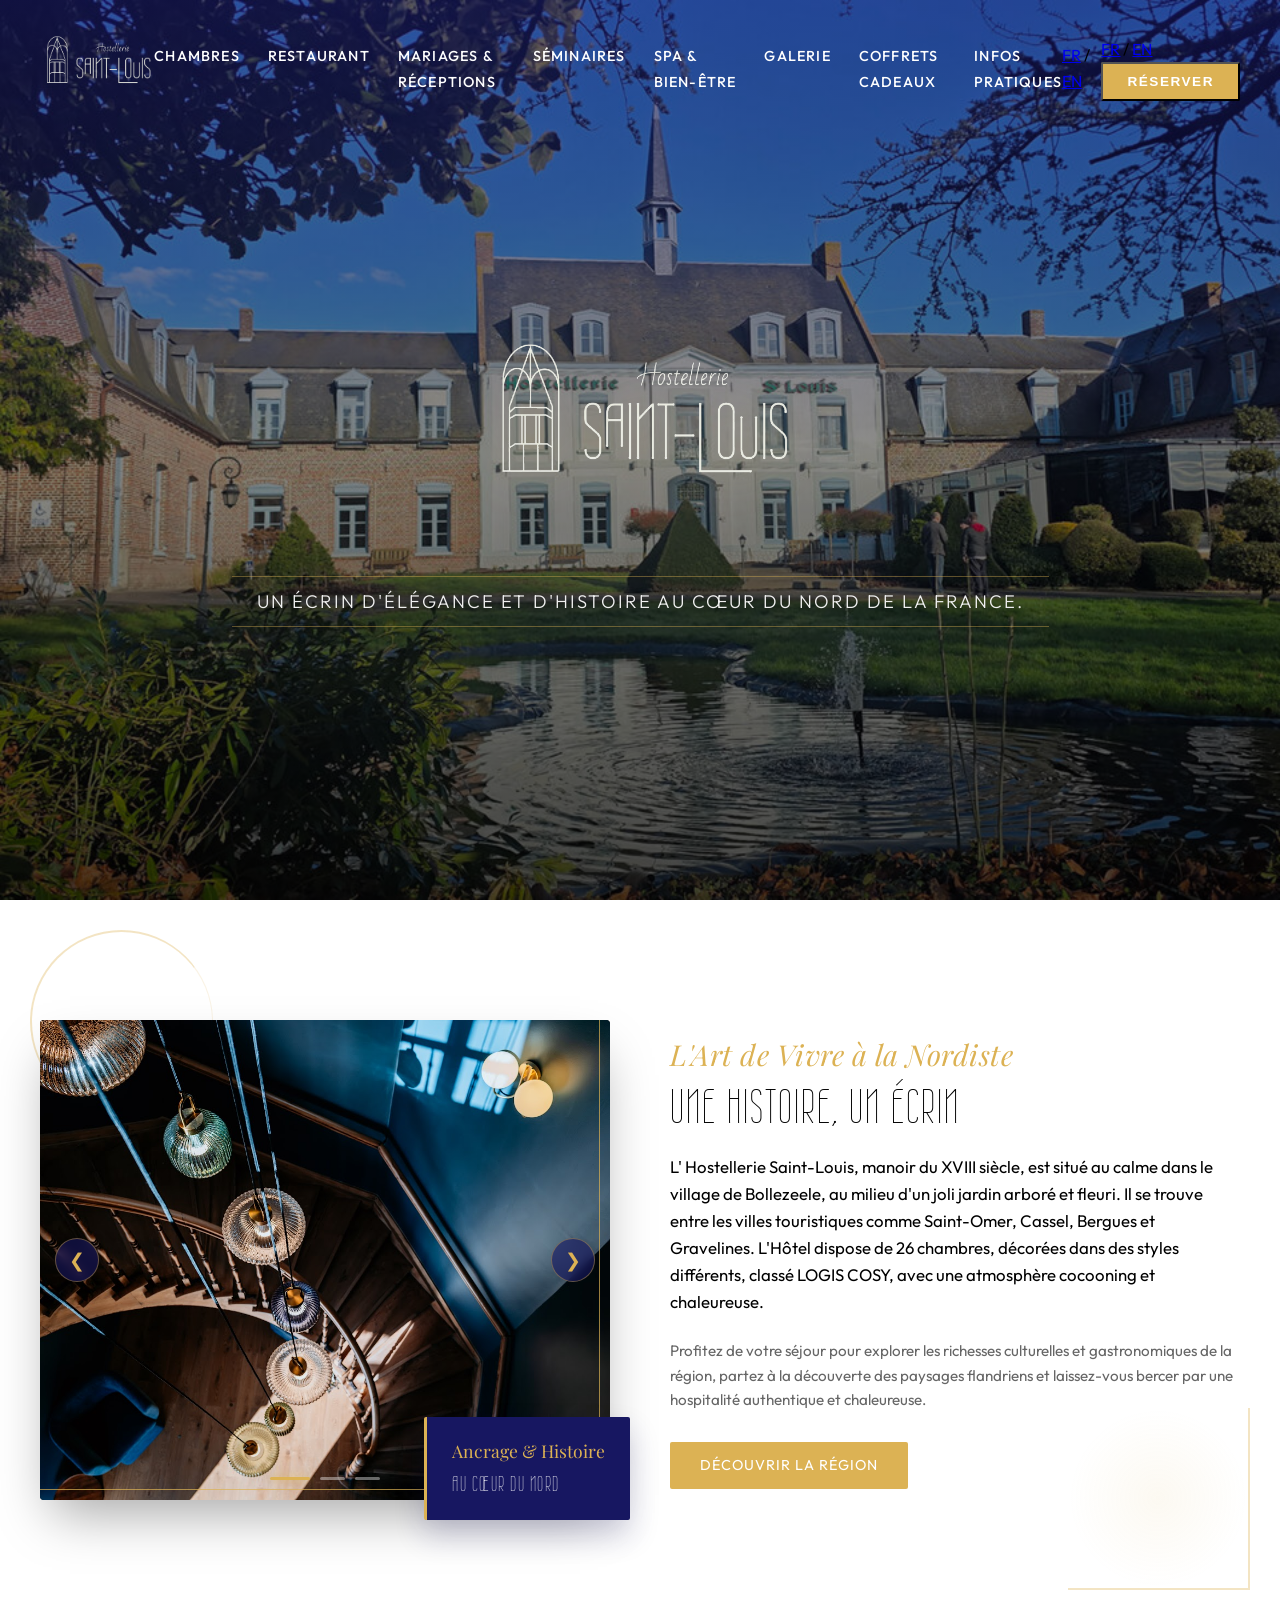
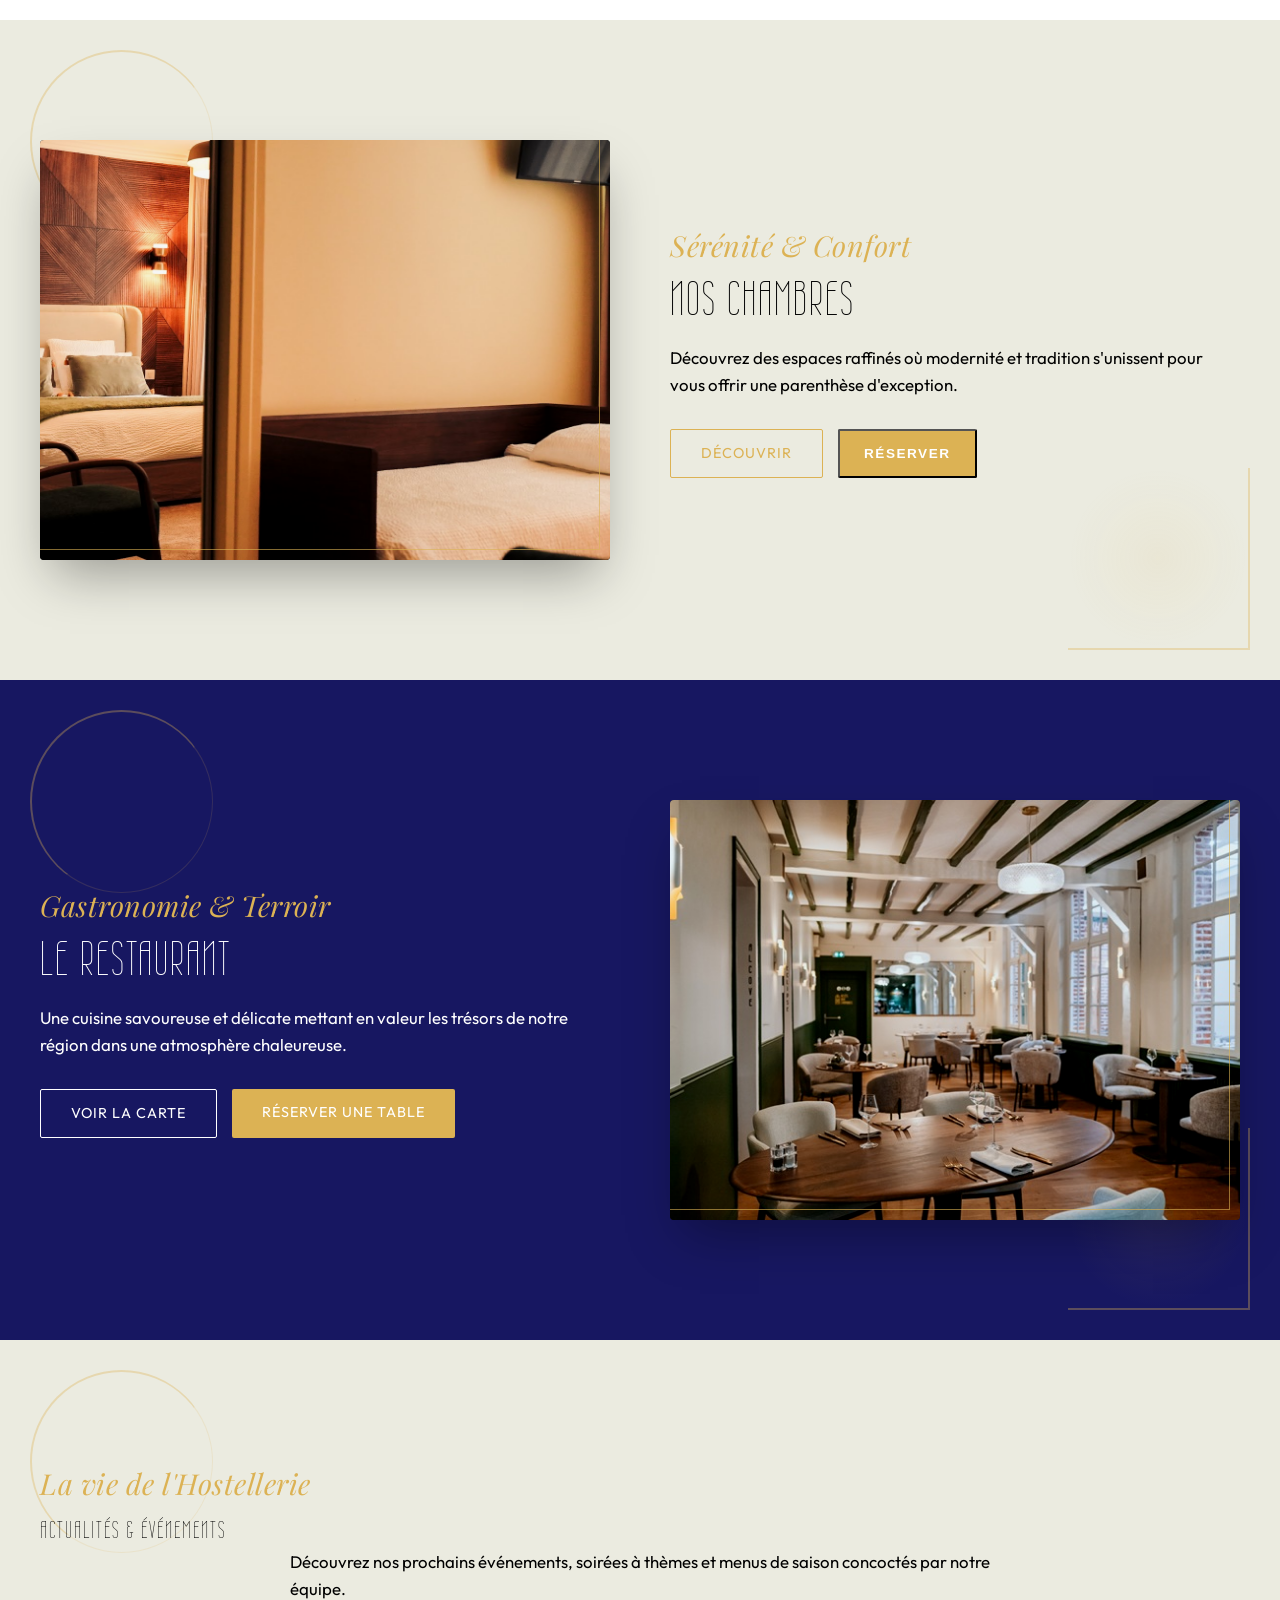
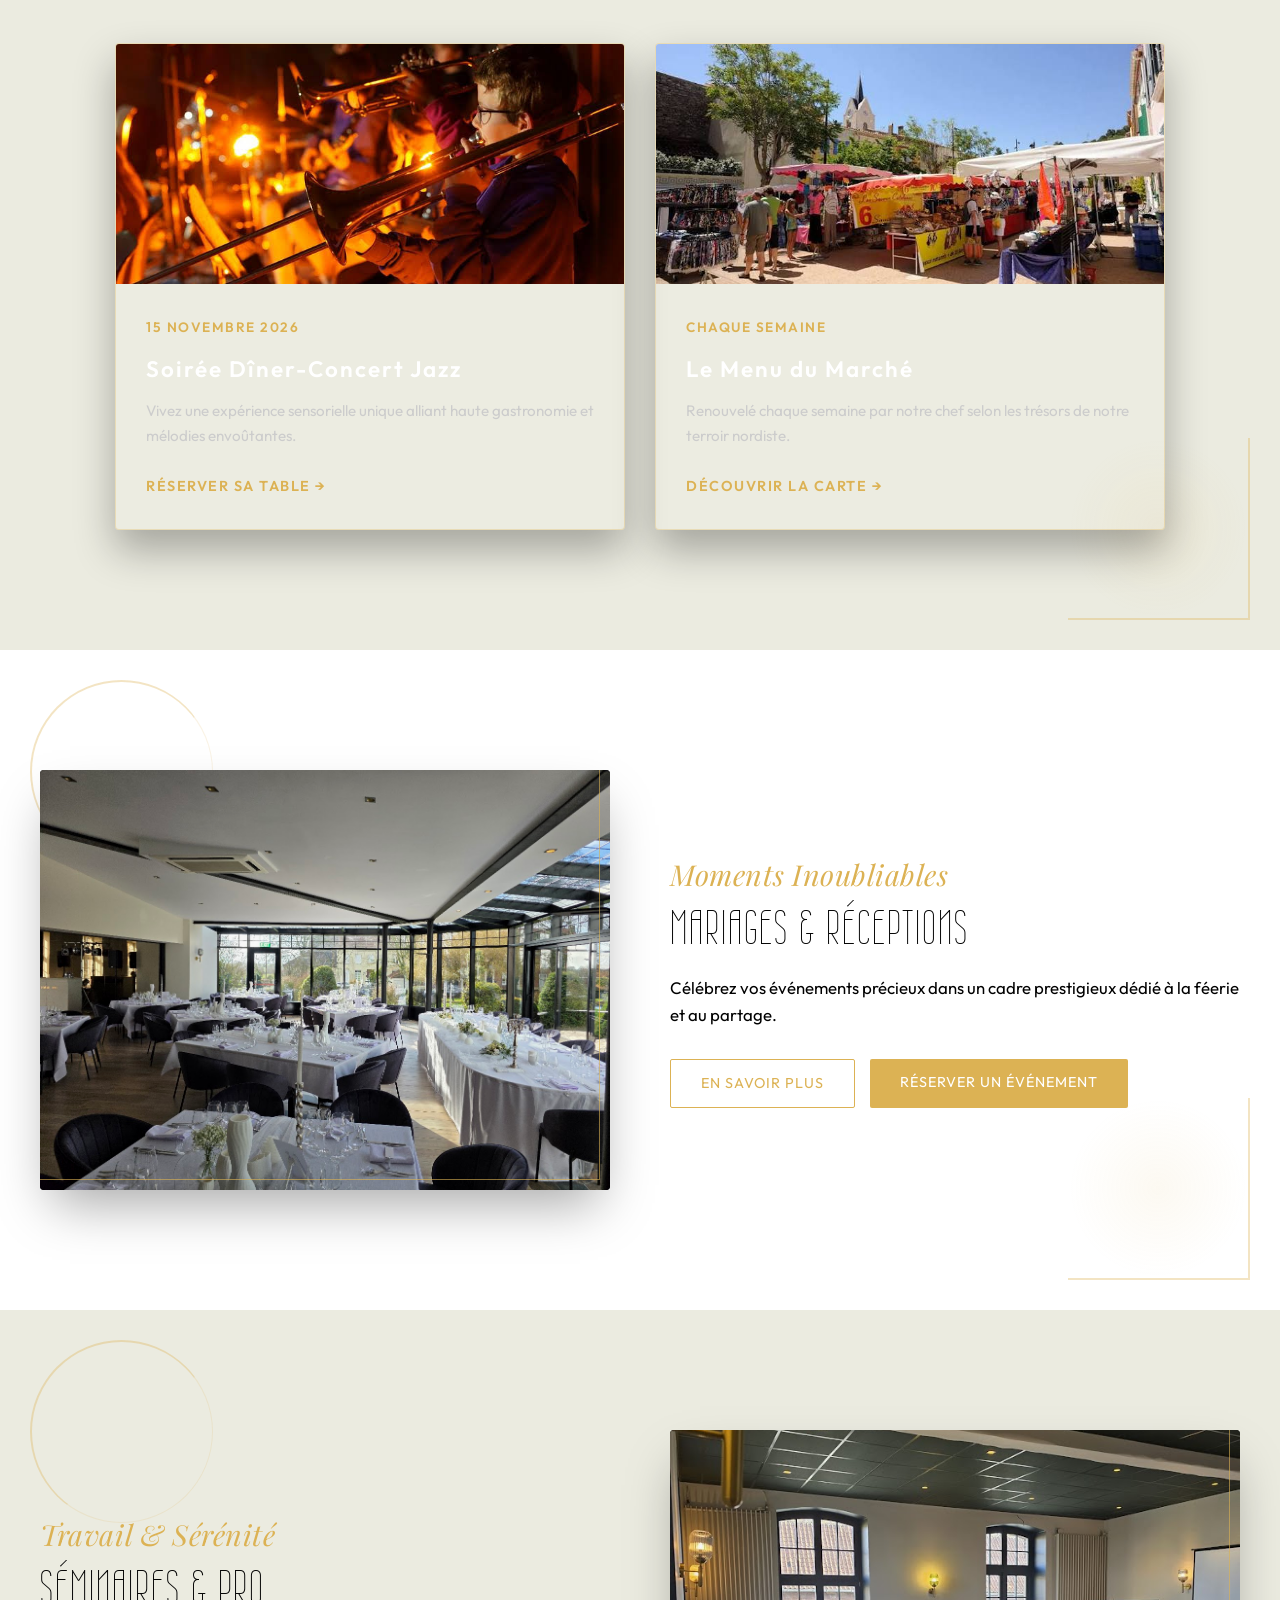
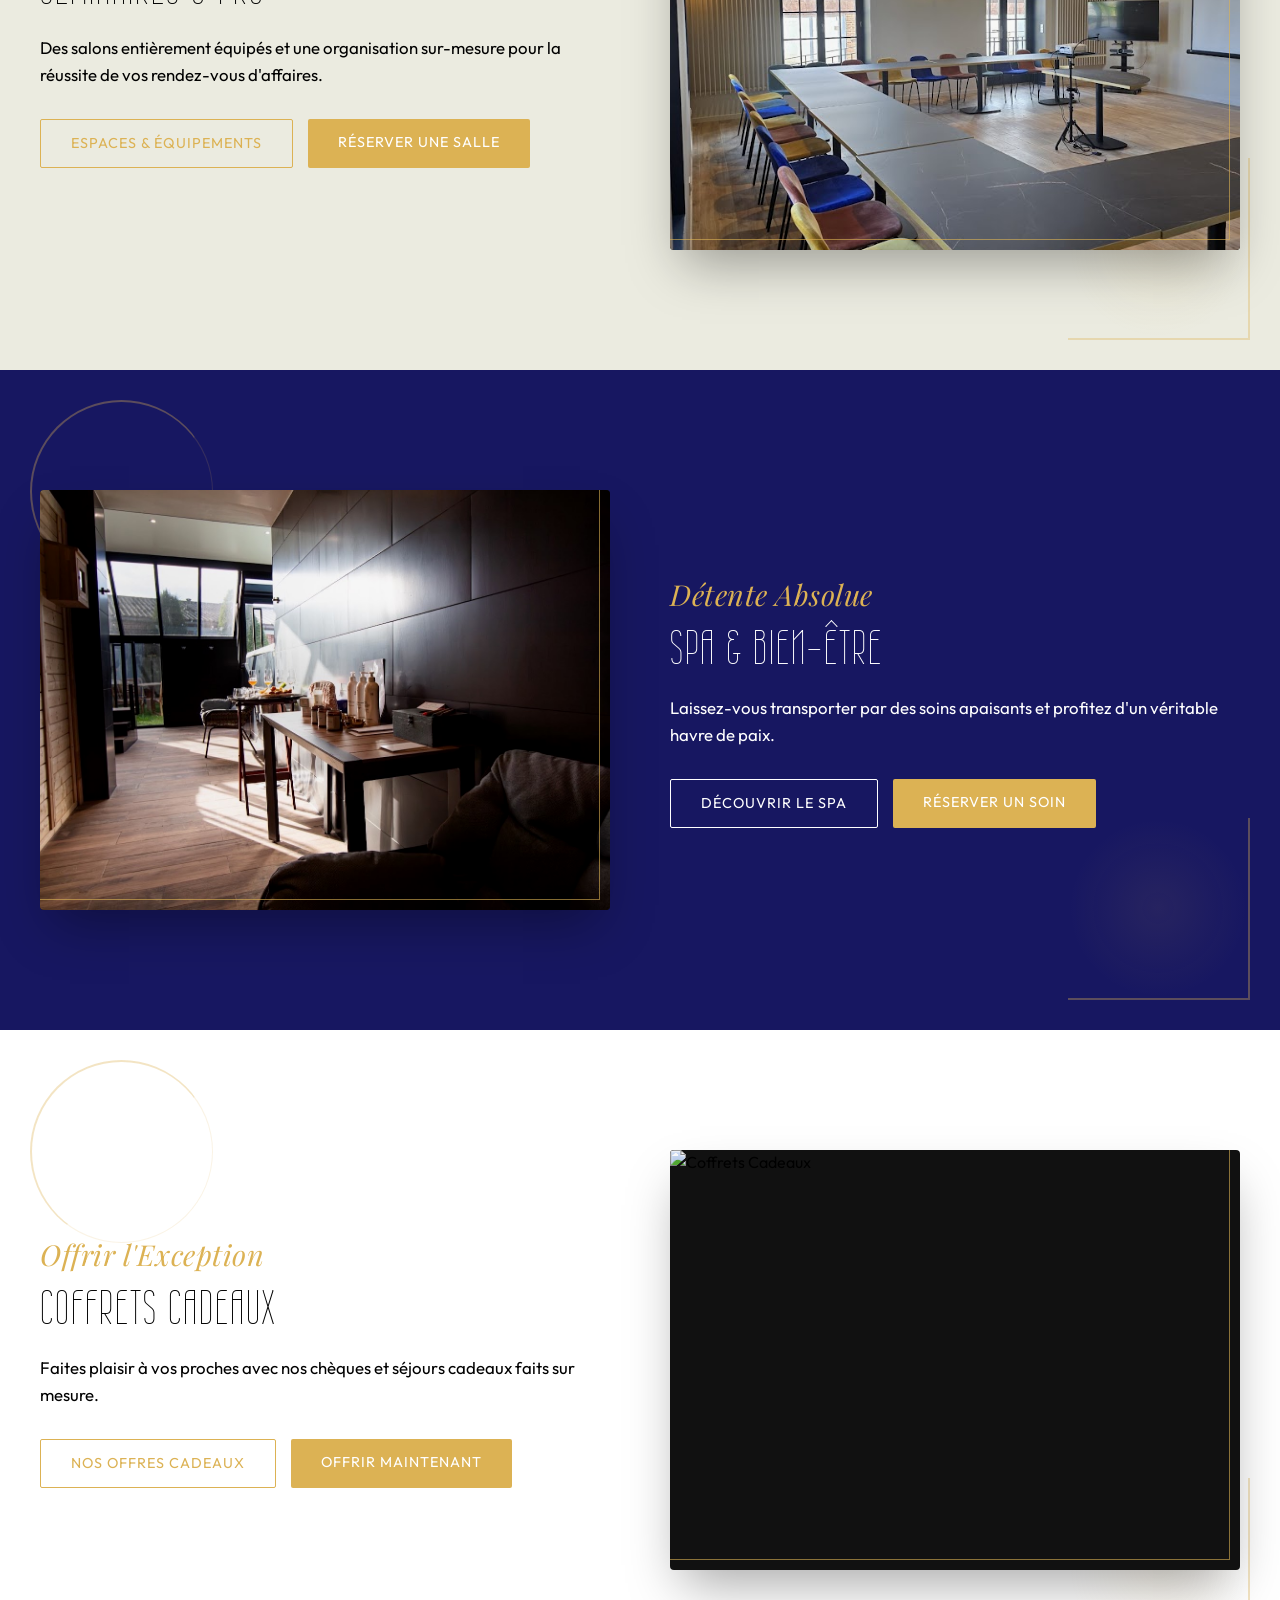
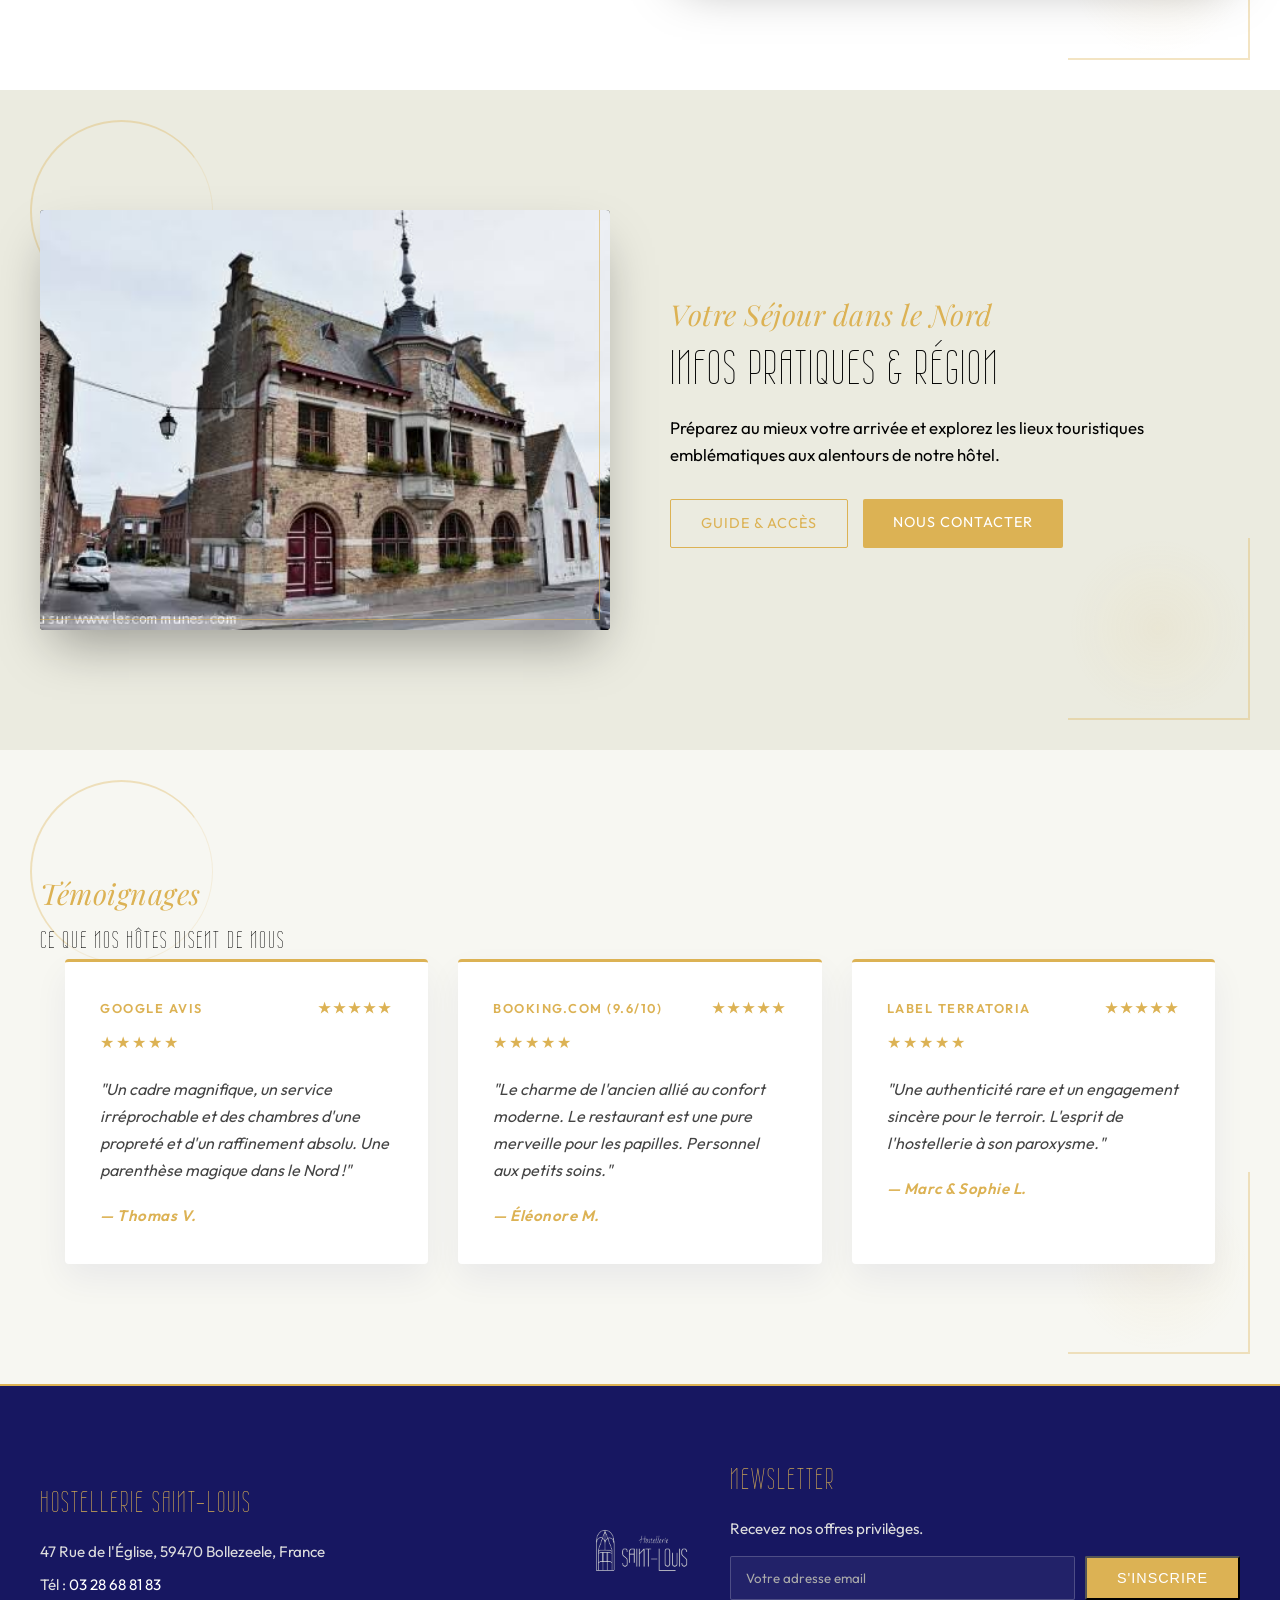
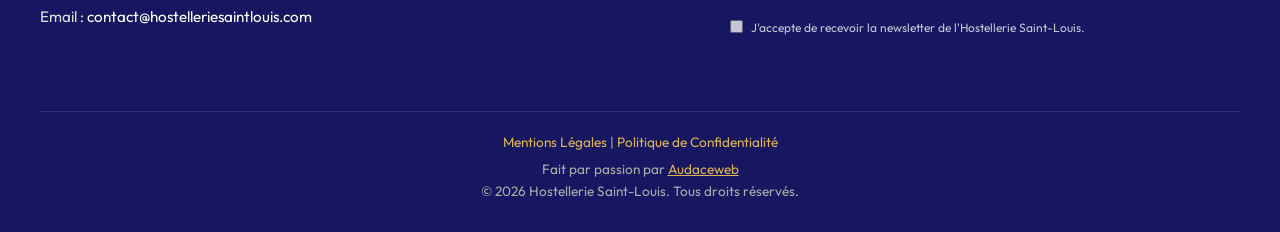
==== commit 07957da1: "Add language switcher and update header actions" ====
--- a/index.html
+++ b/index.html
@@ -41,12 +41,28 @@
                 <li><a href="mariages.html">Mariages & Réceptions</a></li>
                 <li><a href="seminaires.html">Séminaires</a></li>
                 <li><a href="spa.html">Spa & Bien-être</a></li>
+                <li><a href="galerie.html">Galerie</a></li>
                 <li><a href="coffrets.html">Coffrets Cadeaux</a></li>
                 <li><a href="infos.html">Infos Pratiques</a></li>
             </ul>
+
+            <!-- Sélecteur de langue intégré spécifiquement pour la vue mobile (dans le menu burger) -->
+            <div class="mobile-lang-switcher">
+                <a href="#" class="lang-option active">FR</a>
+                <span class="lang-separator">/</span>
+                <a href="#" class="lang-option">EN</a>
+            </div>
         </nav>
 
-        <button class="btn-reserver ReservitBookingButton" style="cursor: pointer;">Réserver</button>
+        <!-- Actions de droite : Sélecteur de langue Desktop + Bouton Réserver -->
+        <div class="header-actions">
+            <div class="desktop-lang-switcher">
+                <a href="#" class="lang-option active" title="Français">FR</a>
+                <span class="lang-separator">/</span>
+                <a href="#" class="lang-option" title="English">EN</a>
+            </div>
+            <button class="btn-reserver ReservitBookingButton" style="cursor: pointer;">Réserver</button>
+        </div>
     </header>
 
     <main>
@@ -142,8 +158,8 @@
                         Une cuisine savoureuse et délicate mettant en valeur les trésors de notre région dans une atmosphère chaleureuse.
                     </p>
                     <div class="block-actions">
-                        <a href="pauze.html" class="btn-outline">Voir la carte</a>
-                        <a href="#reservation" class="btn-gold">Réserver une table</a>
+                        <a href="pauze.html#menu-semaine" class="btn-outline">Voir la carte</a>
+                        <a href="pauze.html" class="btn-gold">Réserver une table</a>
                     </div>
                 </div>
             </div>
@@ -197,7 +213,7 @@
                     </p>
                     <div class="block-actions">
                         <a href="mariages.html" class="btn-outline">En savoir plus</a>
-                        <a href="#reservation" class="btn-gold">Réserver un événement</a>
+                        <a href="mariages.html#devis-evenement" class="btn-gold">Réserver un événement</a>
                     </div>
                 </div>
             </div>
@@ -219,7 +235,7 @@
                     </p>
                     <div class="block-actions">
                         <a href="seminaires.html" class="btn-outline">Espaces & Équipements</a>
-                        <a href="#reservation" class="btn-gold">Réserver une salle</a>
+                        <a href="seminaires.html#devis-seminaire" class="btn-gold">Réserver une salle</a>
                     </div>
                 </div>
             </div>
@@ -241,7 +257,7 @@
                     </p>
                     <div class="block-actions">
                         <a href="spa.html" class="btn-outline">Découvrir le Spa</a>
-                        <a href="#reservation" class="btn-gold">Réserver un soin</a>
+                        <a href="spa.html#reservation-spa" class="btn-gold">Réserver un soin</a>
                     </div>
                 </div>
             </div>
@@ -285,7 +301,7 @@
                     </p>
                     <div class="block-actions">
                         <a href="infos.html" class="btn-outline">Guide & Accès</a>
-                        <a href="#reservation" class="btn-gold">Nous contacter</a>
+                        <a href="infos.html#contact" class="btn-gold">Nous contacter</a>
                     </div>
                 </div>
             </div>
@@ -349,6 +365,20 @@
 <!-- Fichiers JavaScript -->
     <script src="script.js"></script>
     <script>
+$(document).ready(function() {
+    $('.ReservitBookingButton').on('click', function(e) {
+        e.preventDefault();
+        $('#ReservitBookingIframe').css('display', 'block');
+        $('.iframeClose').css('display', 'block');
+        document.body.style.overflow = 'hidden'; // Empêche le scroll en arrière-plan
+    });
+
+    $('.iframeClose').on('click', function() {
+        $('#ReservitBookingIframe').css('display', 'none');
+        $('.iframeClose').css('display', 'none');
+        document.body.style.overflow = ''; // Restaure le scroll normal de la page
+    });
+});
       async function loadCMSContent() {
         try {
           let pageName = window.location.pathname.split('/').pop().replace('.html', '');
--- a/style.css
+++ b/style.css
@@ -31,6 +31,13 @@
     overflow-x: hidden;
 }
 
+    opacity: 1;
+    transition: opacity 0.35s ease-in-out;
+}
+
+body.fade-out {
+    opacity: 0;
+}
 /* ==========================================================================
    TYPOGRAPHIES
    ========================================================================== */
@@ -2616,4 +2623,4 @@
 
 .gallery-grid .gallery-item {
     cursor: pointer;
-}+}
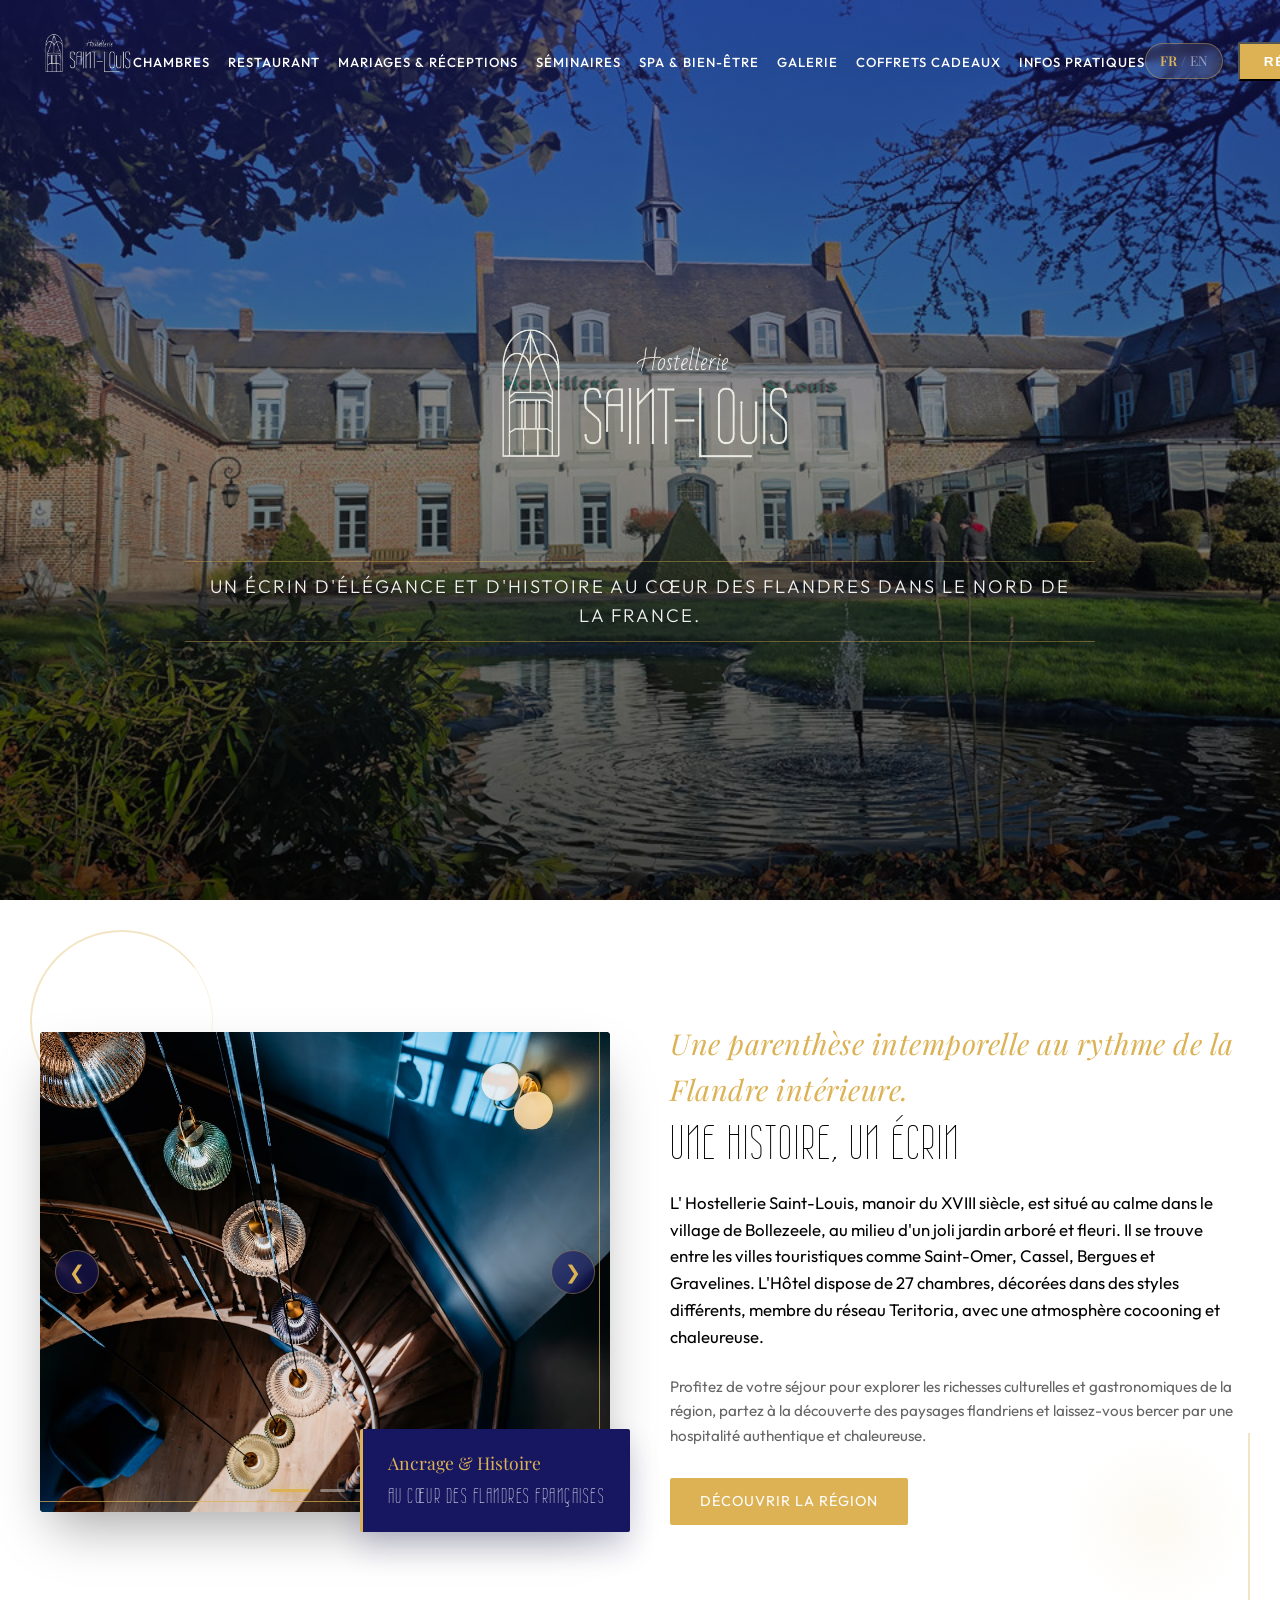
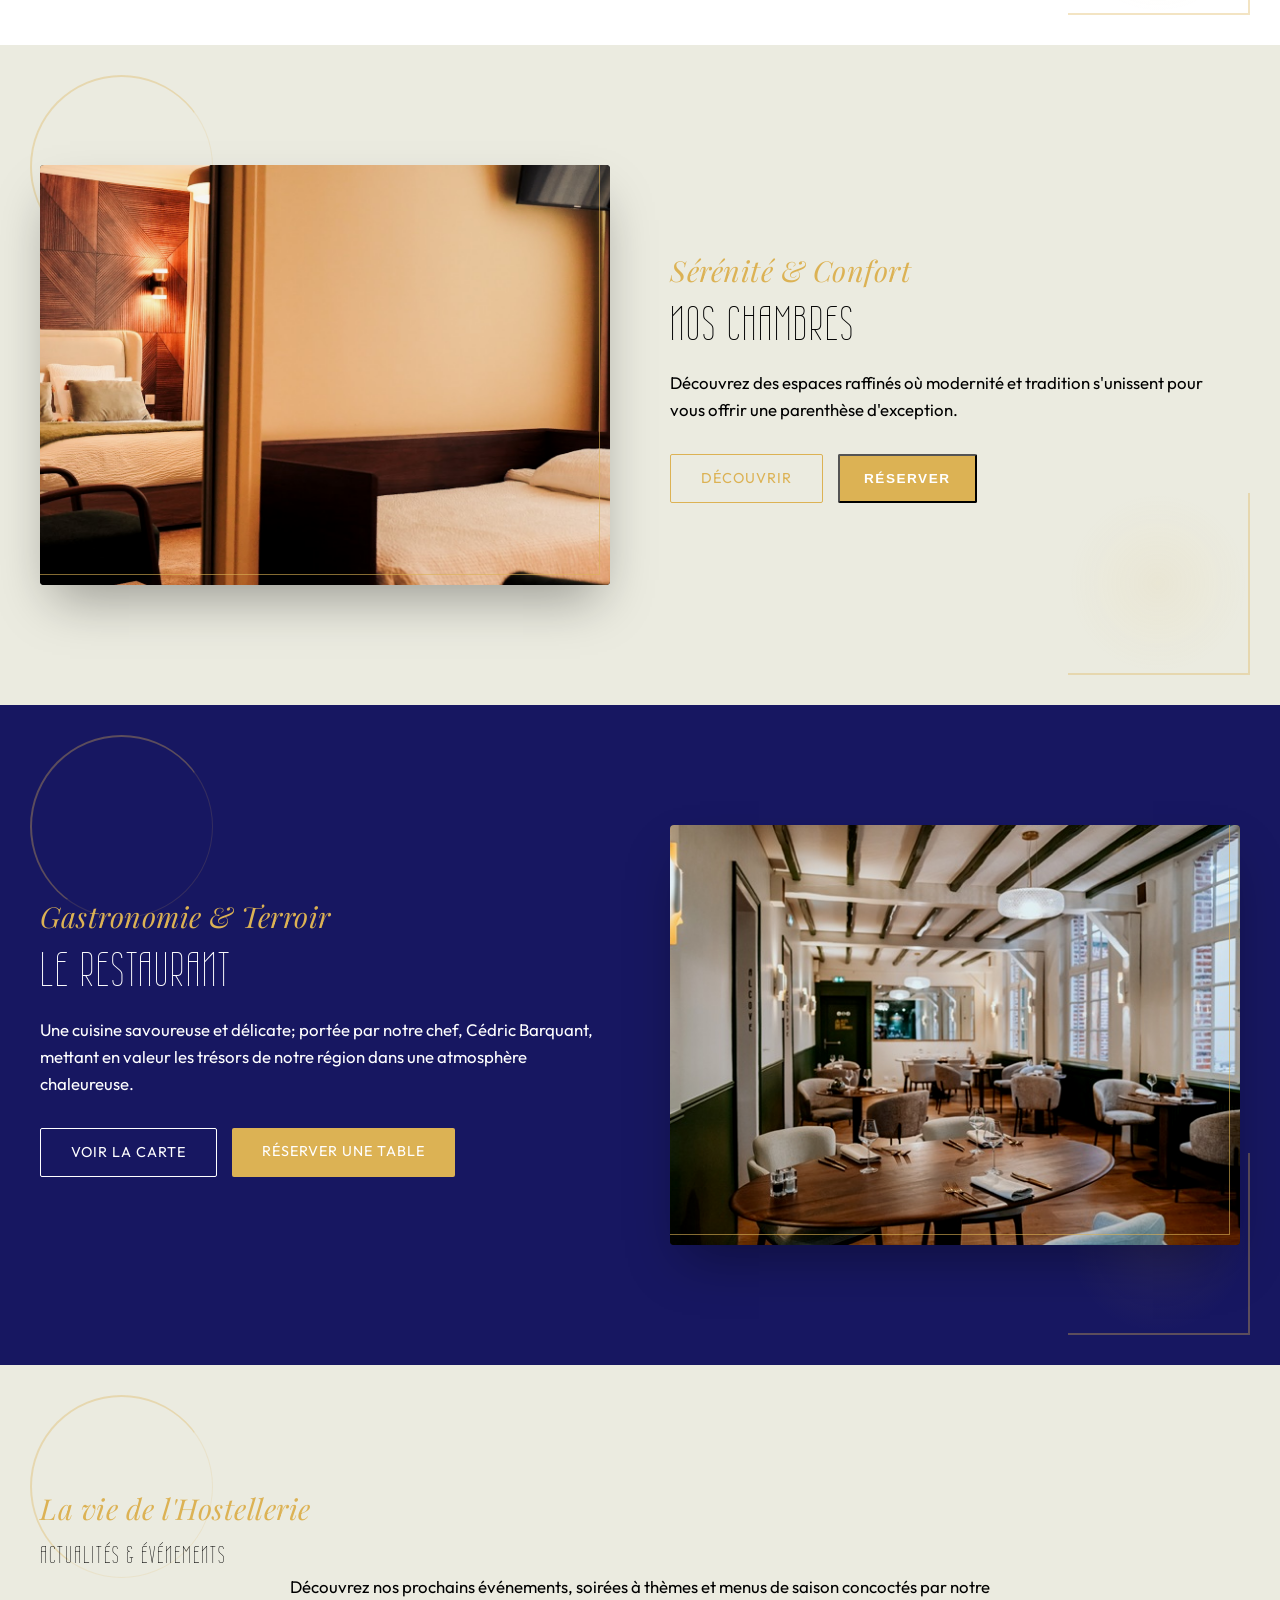
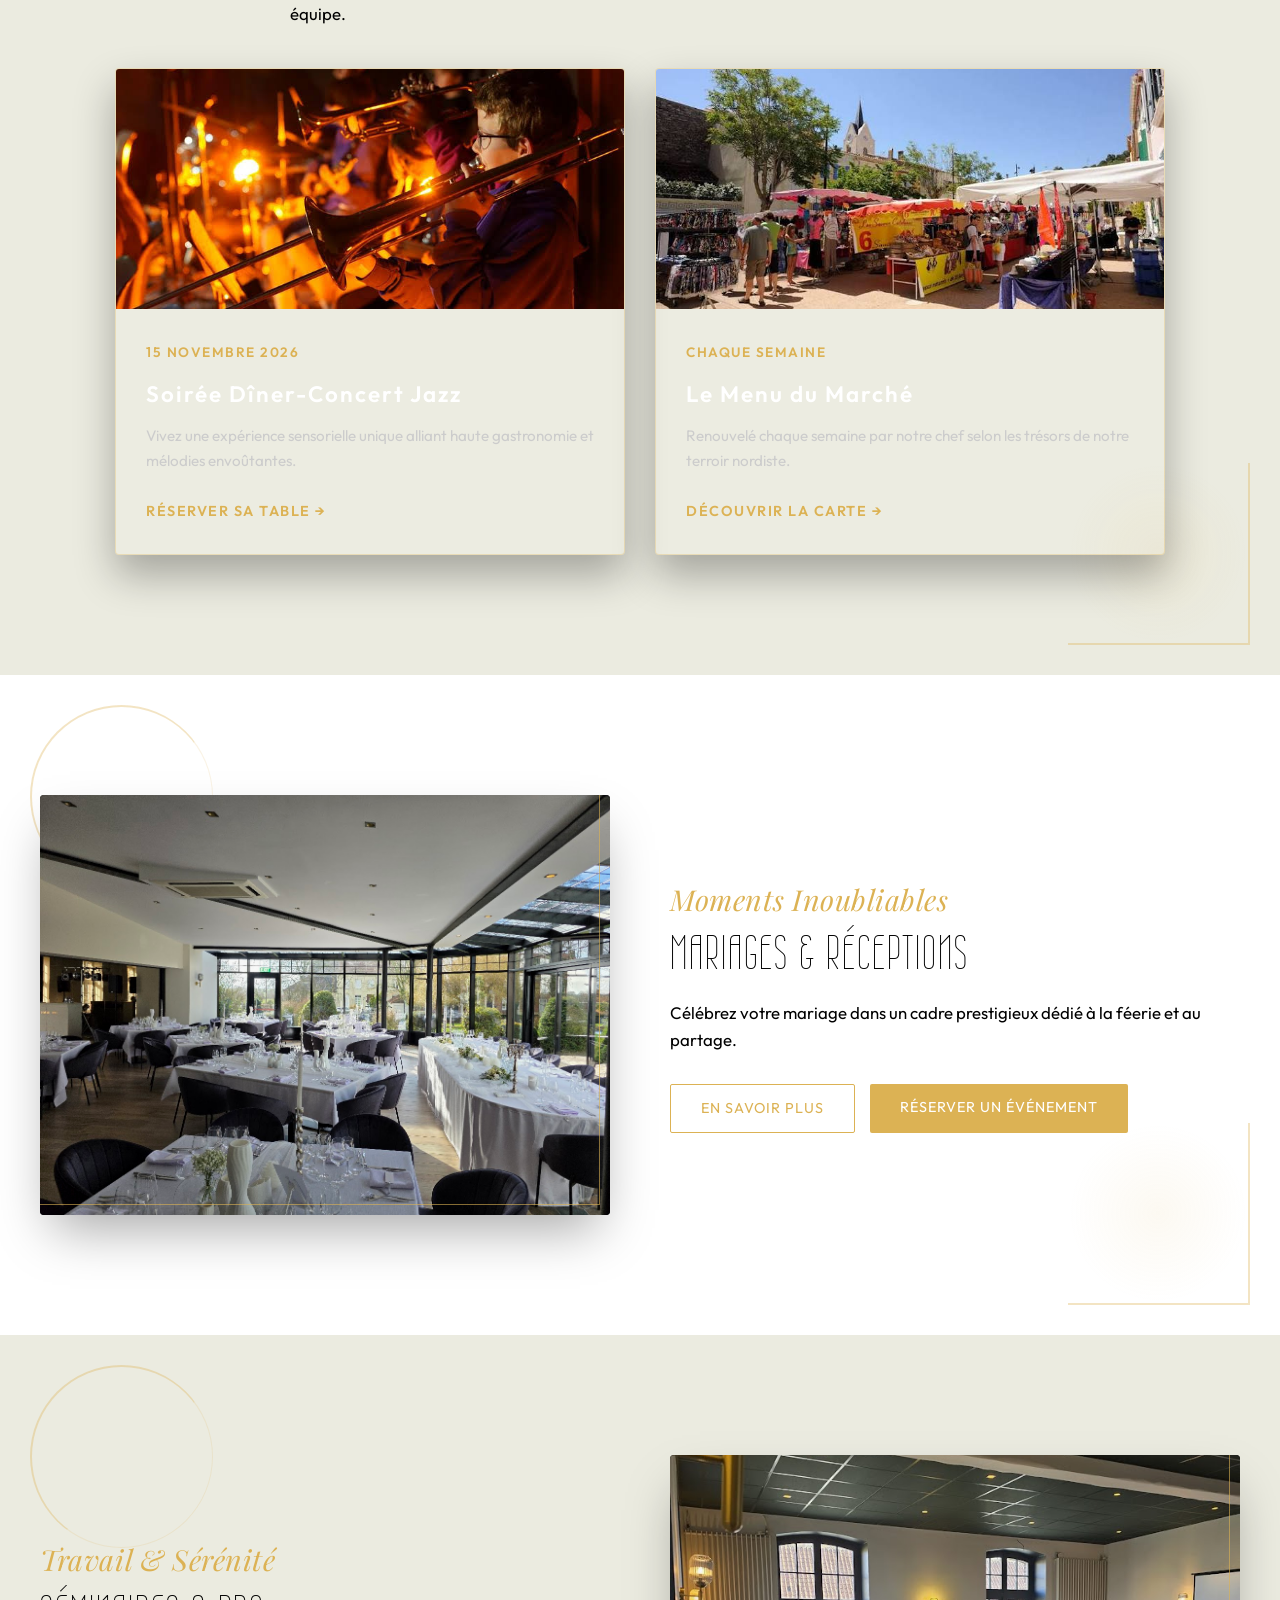
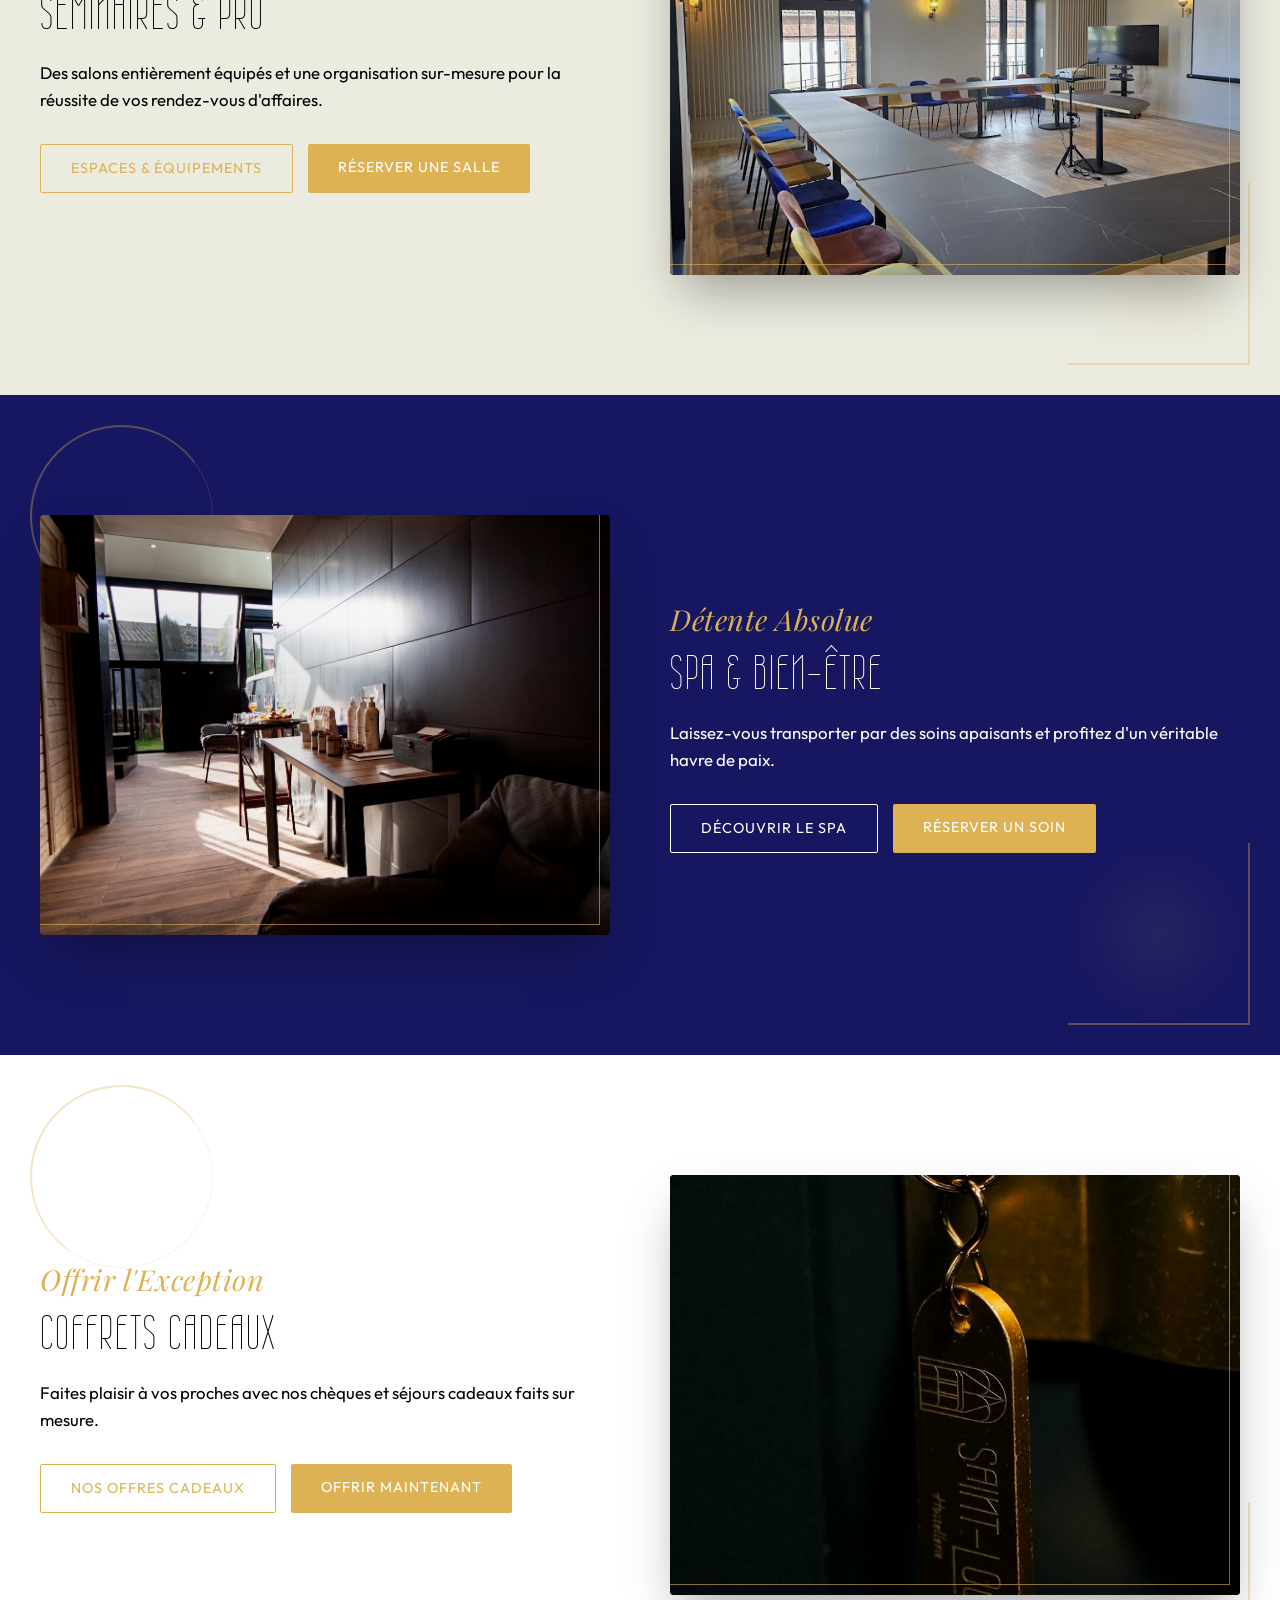
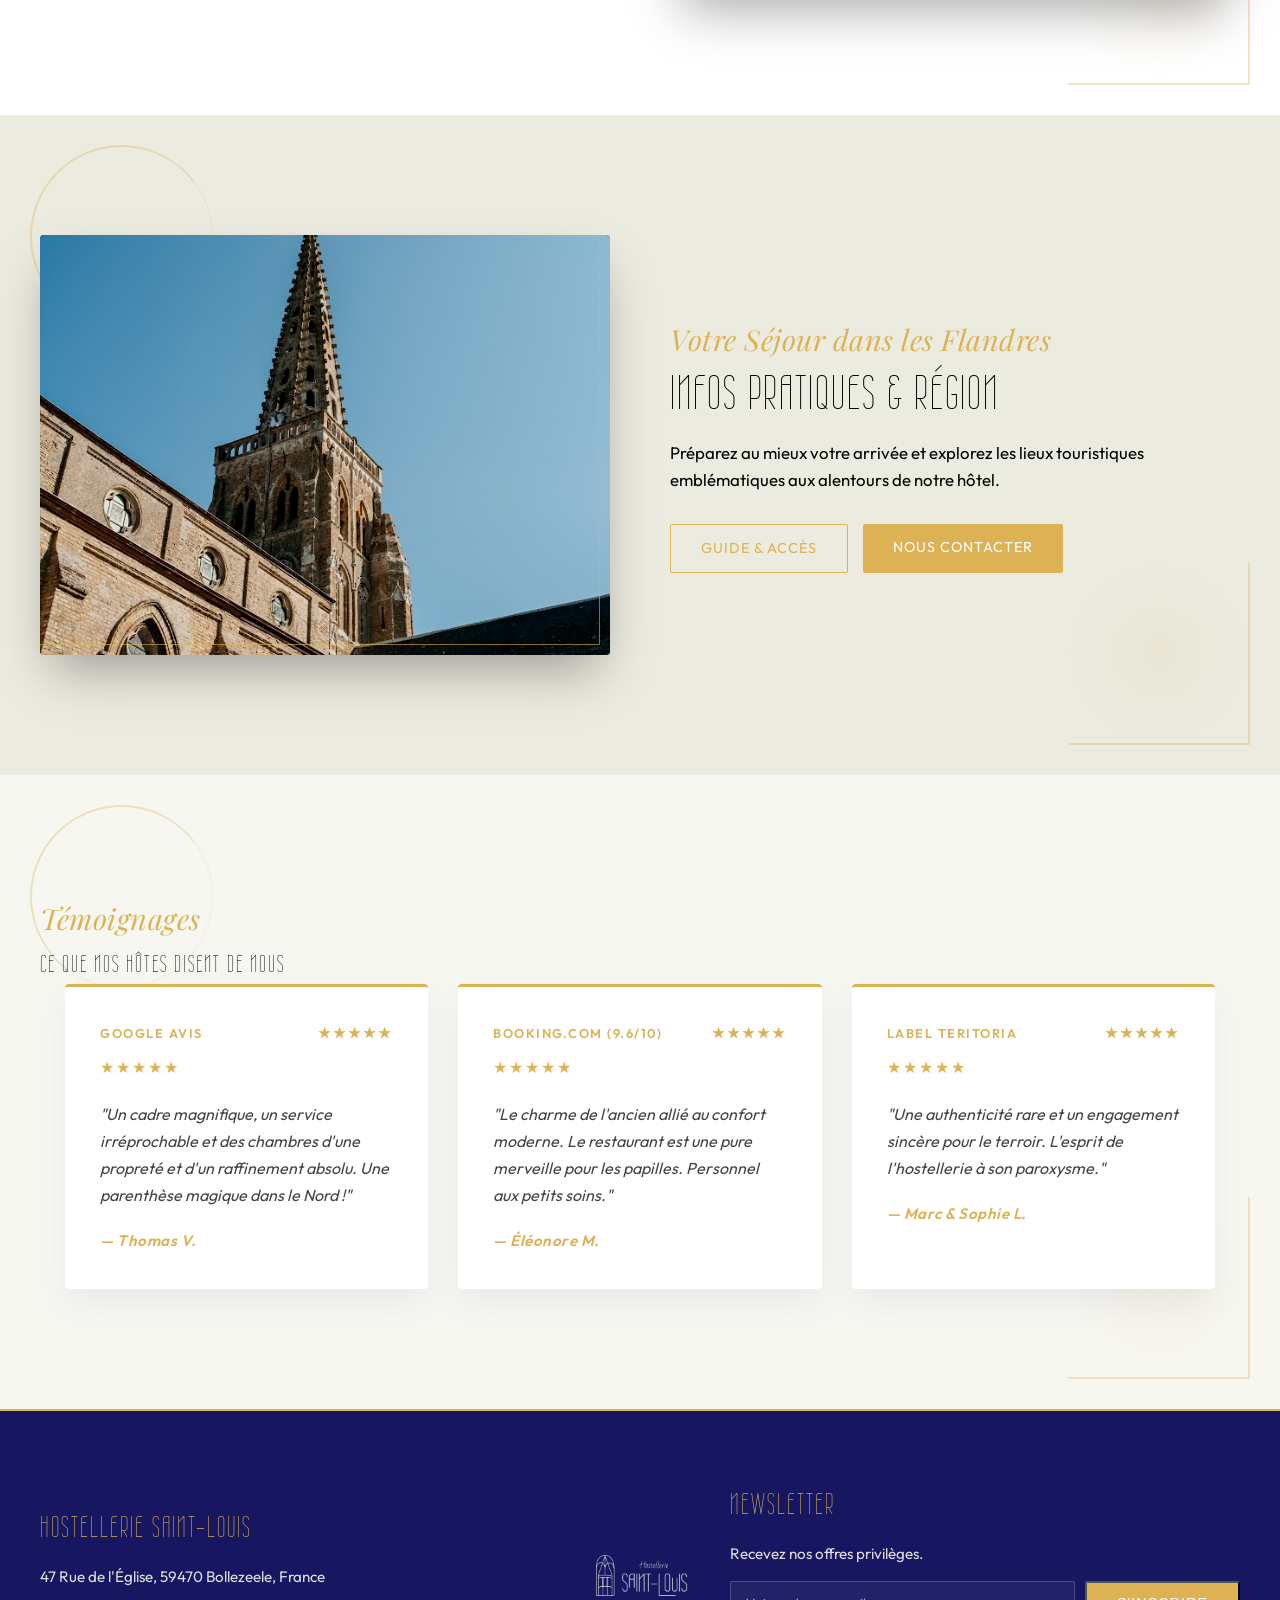
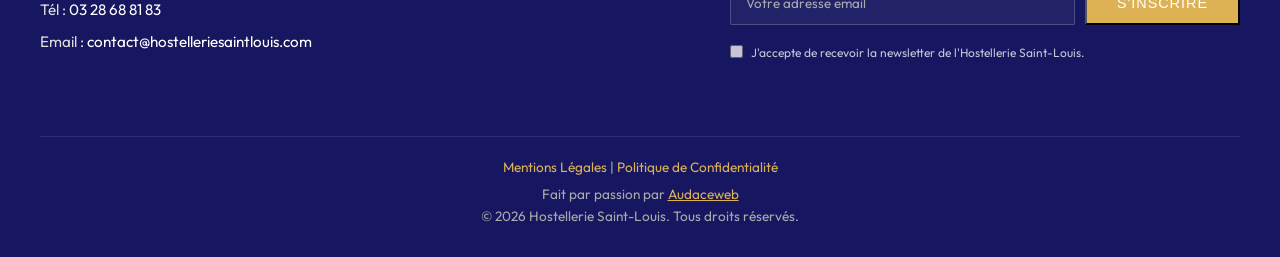
==== commit e6b176e0: "Update language switcher for mobile and desktop" ====
--- a/index.html
+++ b/index.html
@@ -46,21 +46,20 @@
                 <li><a href="infos.html">Infos Pratiques</a></li>
             </ul>
 
-            <!-- Sélecteur de langue intégré spécifiquement pour la vue mobile (dans le menu burger) -->
-            <div class="mobile-lang-switcher">
-                <a href="#" class="lang-option active">FR</a>
-                <span class="lang-separator">/</span>
-                <a href="#" class="lang-option">EN</a>
-            </div>
-        </nav>
-
-        <!-- Actions de droite : Sélecteur de langue Desktop + Bouton Réserver -->
-        <div class="header-actions">
-            <div class="desktop-lang-switcher">
-                <a href="#" class="lang-option active" title="Français">FR</a>
-                <span class="lang-separator">/</span>
-                <a href="#" class="lang-option" title="English">EN</a>
-            </div>
+           <div class="mobile-lang-switcher">
+    <a href="#" class="lang-option" data-lang="fr">FR</a>
+    <span class="lang-separator">/</span>
+    <a href="#" class="lang-option" data-lang="en">EN</a>
+</div>
+</nav>
+
+<!-- Actions de droite : Sélecteur de langue Desktop + Bouton Réserver -->
+<div class="header-actions">
+    <div class="desktop-lang-switcher">
+        <a href="#" class="lang-option" data-lang="fr" title="Français">FR</a>
+        <span class="lang-separator">/</span>
+        <a href="#" class="lang-option" data-lang="en" title="English">EN</a>
+    </div>
             <button class="btn-reserver ReservitBookingButton" style="cursor: pointer;">Réserver</button>
         </div>
     </header>
--- a/style.css
+++ b/style.css
@@ -64,9 +64,6 @@
     margin-bottom: 1.5rem;
 }
 
-/* ==========================================================================
-   HEADER & NAVIGATION CENTRÉE (Grille 3 colonnes pour un centrage parfait)
-   ========================================================================== */
 #main-header {
     position: fixed;
     top: 0;
@@ -105,7 +102,7 @@
 }
 
 .logo-img {
-    height: 80px;
+    height: 65px; /* Légèrement ajusté pour harmoniser avec le header réduit */
     width: auto;
 }
 
@@ -119,18 +116,19 @@
 .nav-links {
     list-style: none;
     display: flex;
-    gap: 28px;
+    gap: 18px; /* Ajusté pour que tous les liens (dont Galerie) tiennent sur une ligne */
 }
 
 .nav-links a {
     text-decoration: none;
     color: var(--color-white);
-    font-size: 0.9rem;
+    font-size: 0.82rem; /* Légèrement compacté pour éviter les sauts de ligne */
     text-transform: uppercase;
-    letter-spacing: 1.2px;
+    letter-spacing: 1px;
     font-weight: 500;
     transition: color 0.3s ease;
     position: relative;
+    white-space: nowrap; /* Empêche le texte de se couper sur plusieurs lignes */
 }
 
 .nav-links a::after {
@@ -154,10 +152,55 @@
     color: var(--color-gold) !important;
 }
 
-/* Bouton Réserver (Colonne 3 - À droite) */
-.btn-reserver {
+/* Bloc des actions à droite (Colonne 3 : Sélecteur de langue + Bouton Réserver) */
+.header-actions {
     grid-column: 3;
     justify-self: end;
+    display: flex;
+    align-items: center;
+    gap: 15px;
+}
+
+/* Design élégant du sélecteur de langue bureau */
+.desktop-lang-switcher {
+    display: flex;
+    align-items: center;
+    background: rgba(255, 255, 255, 0.1);
+    border: 1px solid rgba(220, 178, 84, 0.4);
+    border-radius: 20px;
+    padding: 4px 10px;
+    font-family: var(--font-subtitle, serif);
+    font-size: 0.85rem;
+    backdrop-filter: blur(5px);
+    transition: border-color 0.3s ease;
+}
+
+.desktop-lang-switcher:hover {
+    border-color: var(--color-gold);
+}
+
+.desktop-lang-switcher .lang-option {
+    color: #fff;
+    text-decoration: none;
+    opacity: 0.5;
+    padding: 2px 4px;
+    transition: opacity 0.3s ease, color 0.3s ease;
+}
+
+.desktop-lang-switcher .lang-option.active, 
+.desktop-lang-switcher .lang-option:hover {
+    opacity: 1;
+    color: var(--color-gold);
+    font-weight: 600;
+}
+
+.desktop-lang-switcher .lang-separator {
+    color: rgba(255, 255, 255, 0.3);
+    font-weight: 300;
+}
+
+/* Bouton Réserver */
+.btn-reserver {
     display: inline-block;
     padding: 10px 24px;
     background-color: var(--color-gold);
@@ -169,12 +212,23 @@
     font-weight: 600;
     border-radius: 2px;
     transition: all 0.3s ease;
+    white-space: nowrap;
 }
 
 .btn-reserver:hover {
     background-color: #c99f43;
     transform: translateY(-2px);
     box-shadow: 0 4px 15px rgba(220, 178, 84, 0.3);
+}
+
+/* Sélecteur de langue mobile (intégré dans le menu burger) */
+.mobile-lang-switcher {
+    display: none;
+    align-items: center;
+    justify-content: center;
+    gap: 8px;
+    margin-top: 25px;
+    font-family: var(--font-subtitle, serif);
 }
 
 /* Bouton Hamburger */
@@ -210,9 +264,15 @@
     background-color: var(--color-gold);
 }
 
-/* ==========================================================================
-   BLOC HERO (Avec grand logo central)
-   ========================================================================== */
+/* Media Queries pour tablettes et mobiles */
+@media screen and (max-width: 1150px) {
+    .desktop-lang-switcher {
+        display: none; /* Masqué sur écran moyen/petit pour basculer dans le menu mobile */
+    }
+    .mobile-lang-switcher {
+        display: flex;
+    }
+}
 /* ==========================================================================
    BLOC HERO ULTRA-ÉLÉGANT & LISIBLE
    ========================================================================== */
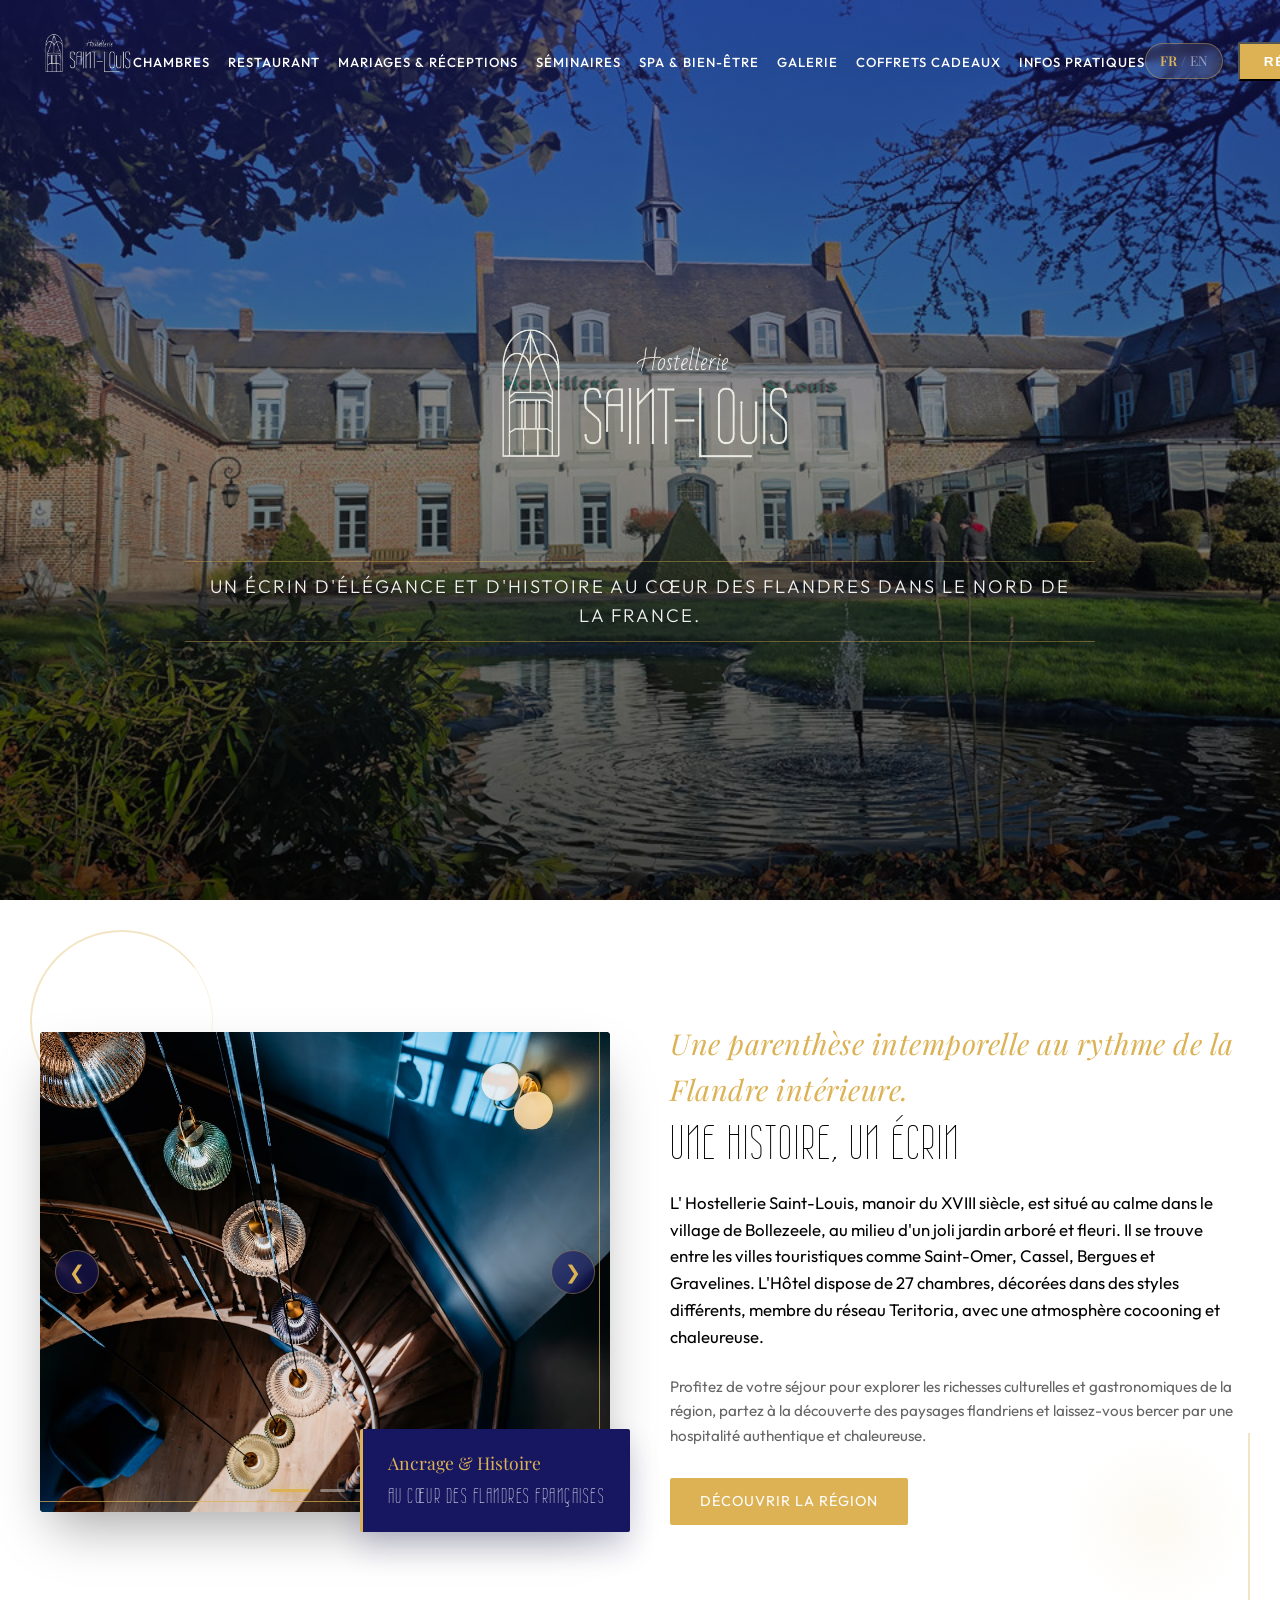
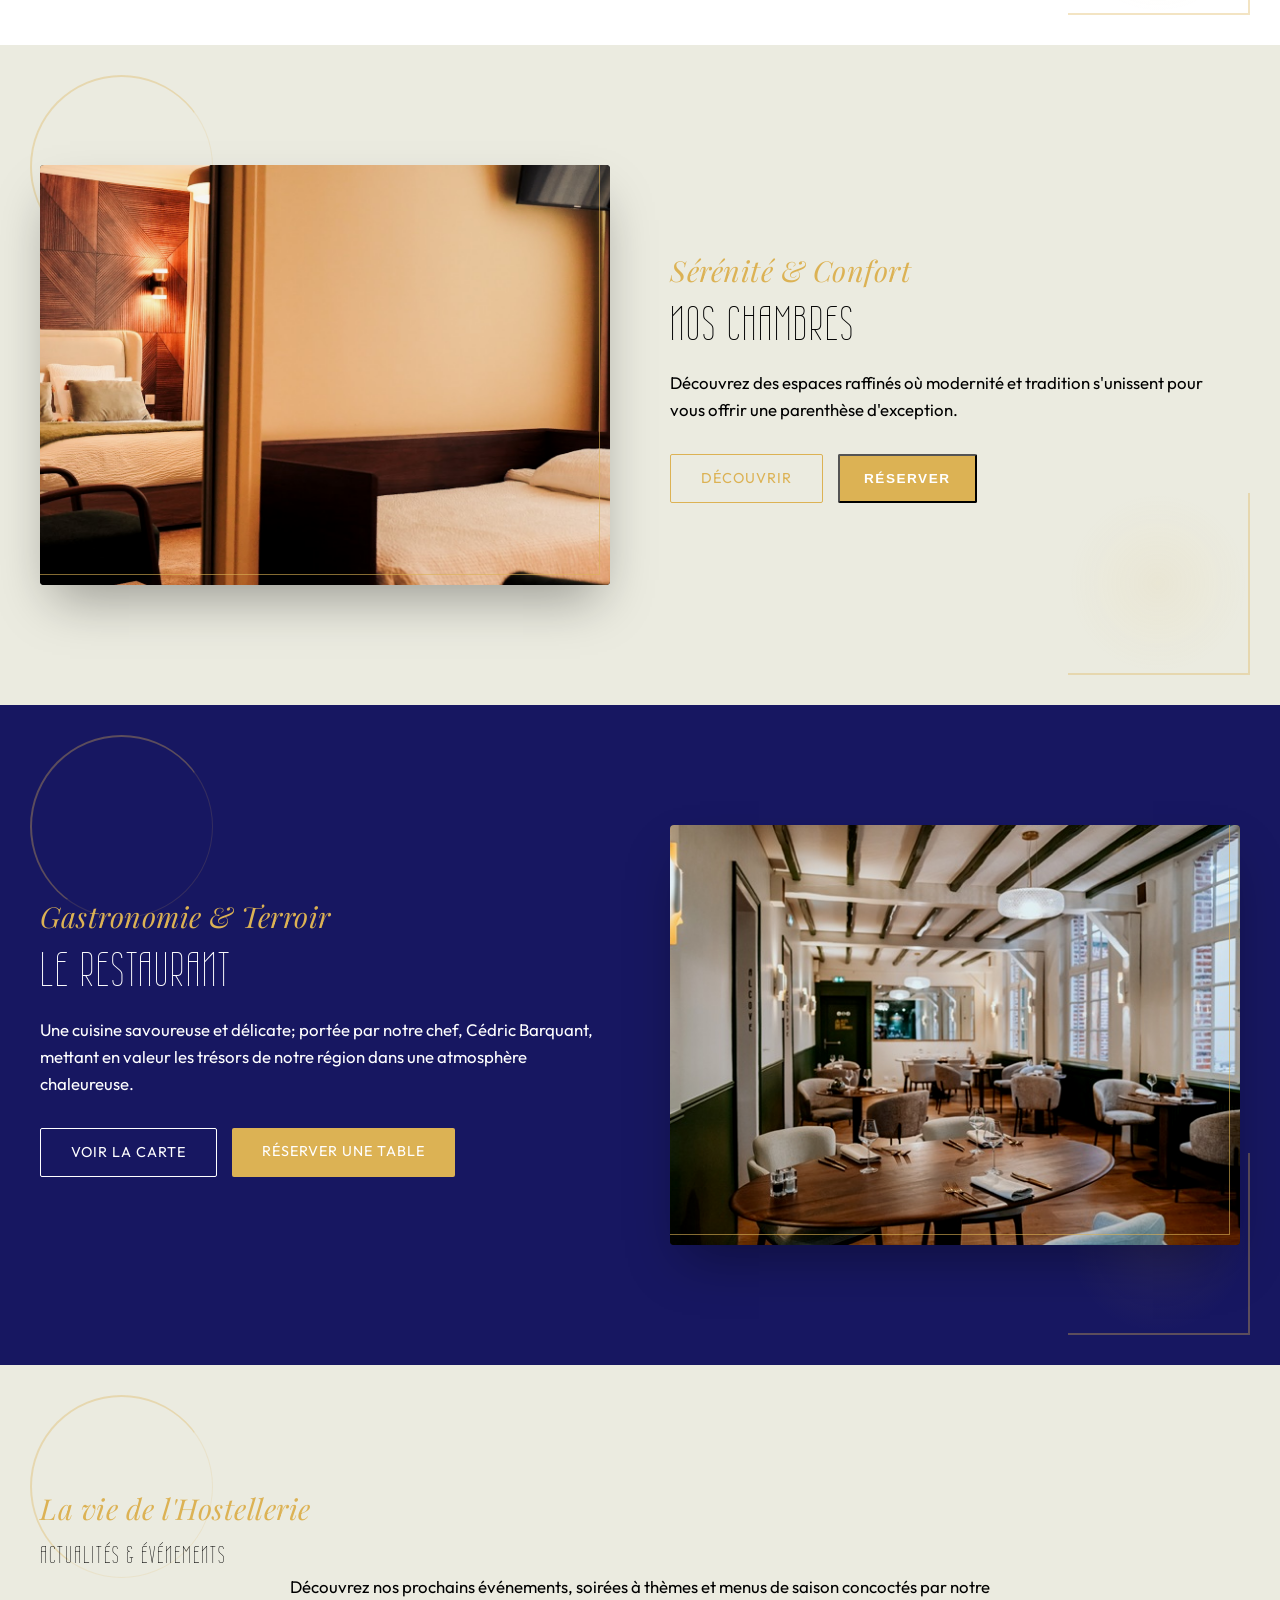
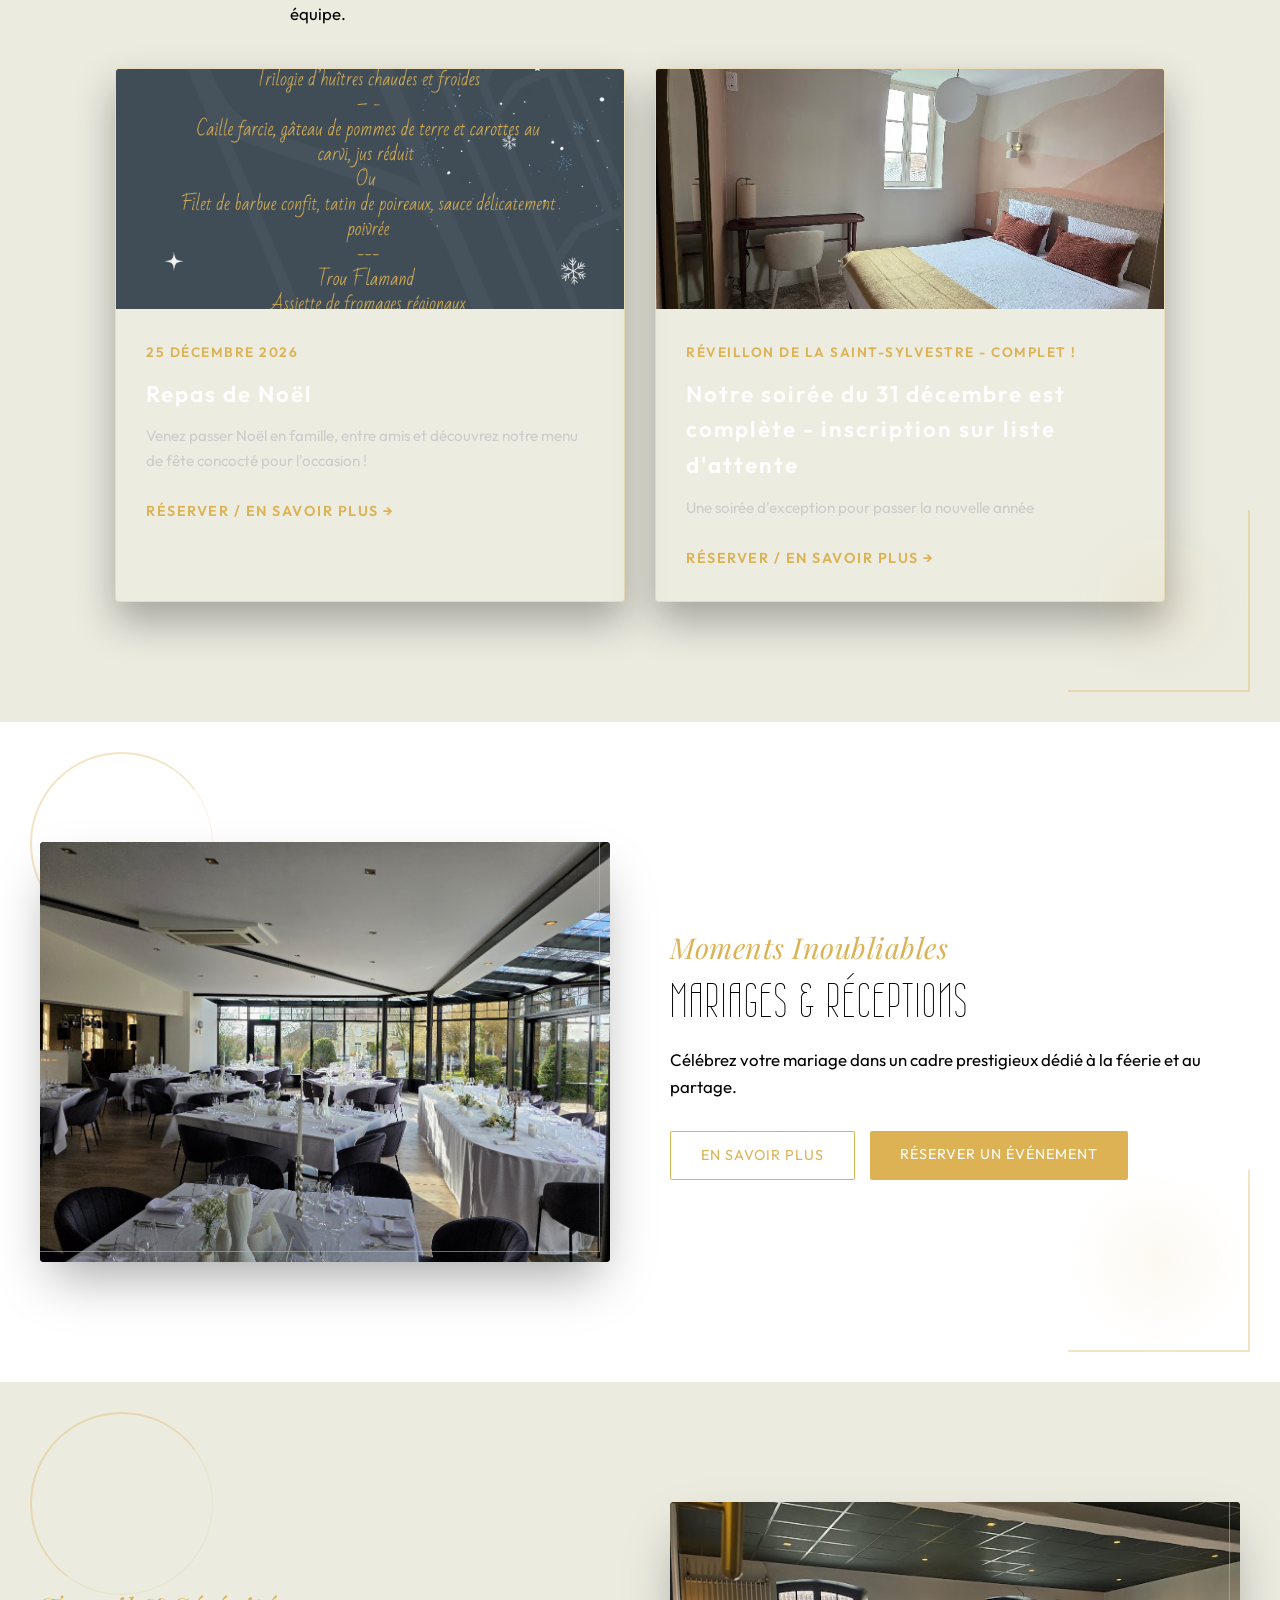
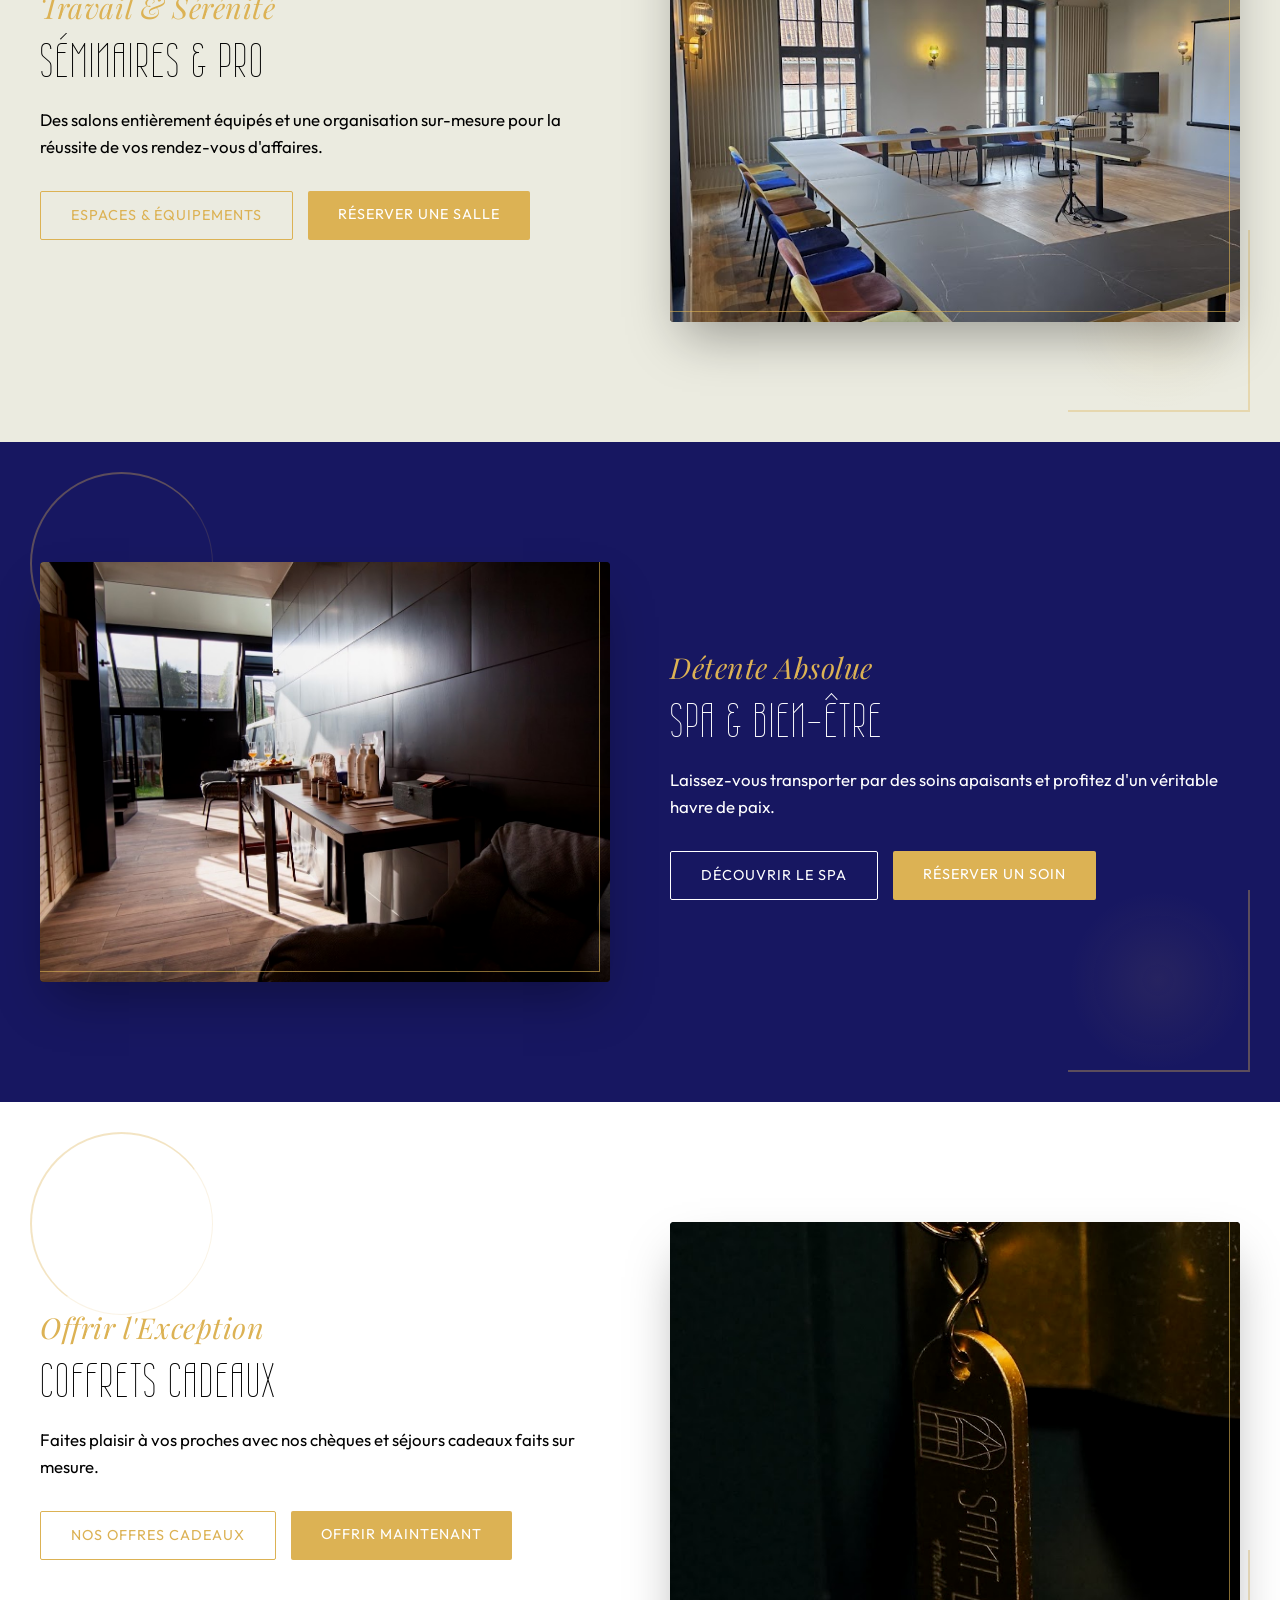
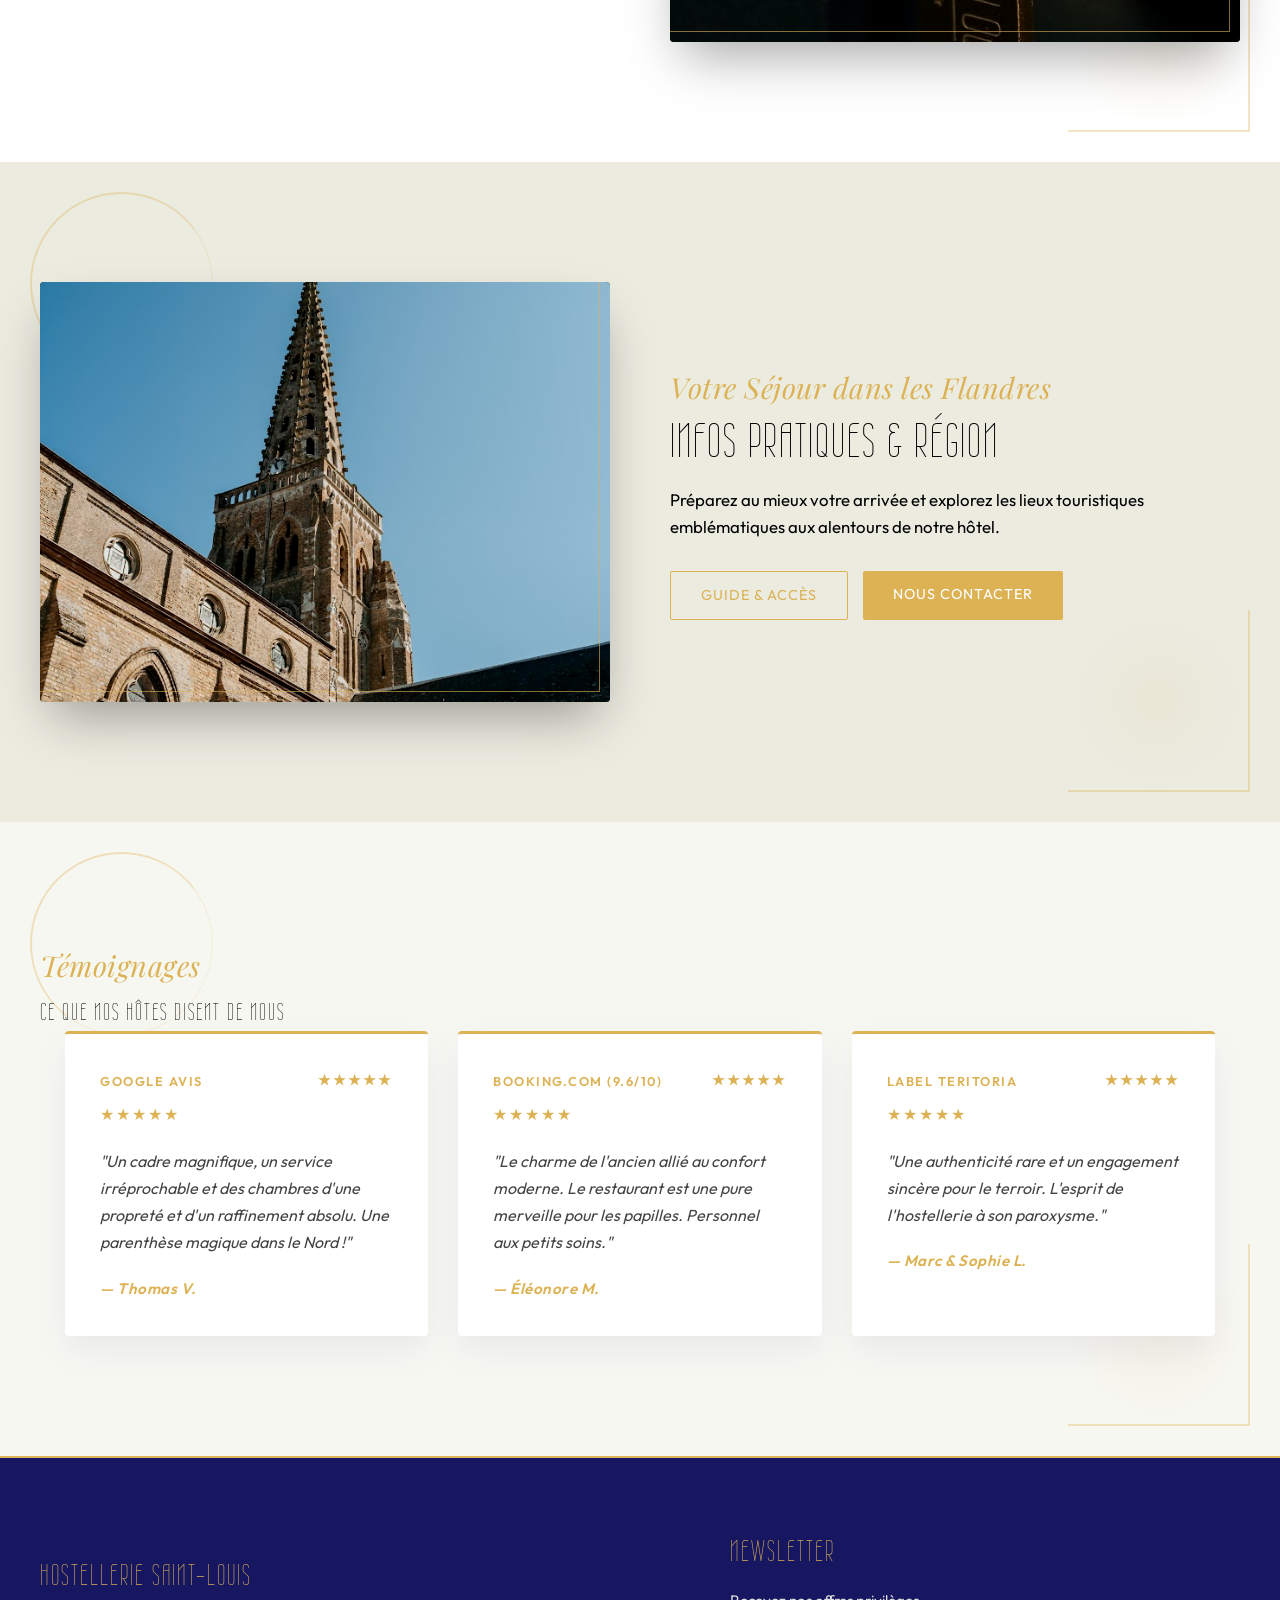
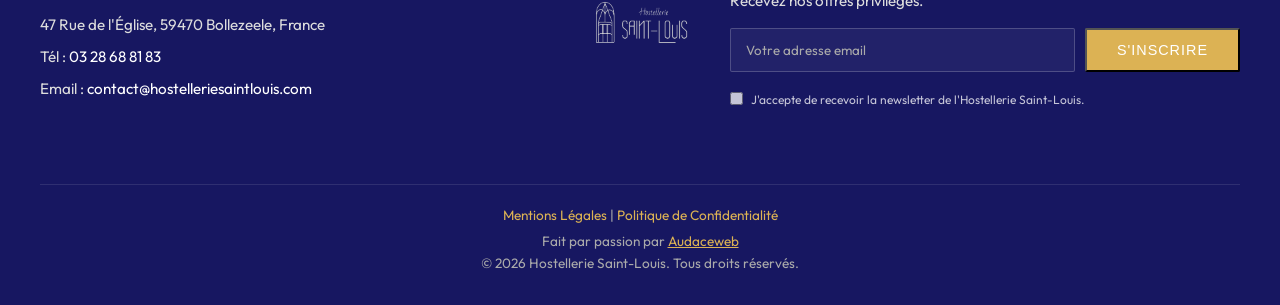
==== commit 00c95f8c: "Update index.html" ====
--- a/index.html
+++ b/index.html
@@ -363,7 +363,7 @@
 
 <!-- Fichiers JavaScript -->
     <script src="script.js"></script>
-    <script>
+<script>
 $(document).ready(function() {
     $('.ReservitBookingButton').on('click', function(e) {
         e.preventDefault();
@@ -378,99 +378,105 @@
         document.body.style.overflow = ''; // Restaure le scroll normal de la page
     });
 });
-      async function loadCMSContent() {
-        try {
-          let pageName = window.location.pathname.split('/').pop().replace('.html', '');
-          if (!pageName || pageName === 'index' || pageName === '') {
+
+async function loadPageCMSContent() {
+    try {
+        const lang = localStorage.getItem('site_lang') || 'fr';
+        let pageName = window.location.pathname.split('/').pop().replace('.html', '');
+        if (!pageName || pageName === 'index' || pageName === '') {
             pageName = 'index';
-          }
-
-          const response = await fetch(`content/${pageName}.json`);
-          if (!response.ok) return;
-          
-          const data = await response.json();
-
-          // Injection des données simples
-          for (const [key, value] of Object.entries(data)) {
+        }
+
+        const response = await fetch(`content/${lang}/${pageName}.json`);
+        if (!response.ok) {
+            console.warn(`Fichier introuvable : content/${lang}/${pageName}.json`);
+            return;
+        }
+
+        const data = await response.json();
+
+        // 0. Injection des données simples (textes et images avec data-cms="...")
+        for (const [key, value] of Object.entries(data)) {
             if (Array.isArray(value)) continue;
 
             const elements = document.querySelectorAll(`[data-cms="${key}"]`);
             elements.forEach(element => {
-              if (element.tagName === 'IMG') {
-                element.src = value;
-              } else {
-                element.textContent = value;
-              }
+                if (element.tagName === 'IMG') {
+                    element.src = value;
+                } else {
+                    element.textContent = value;
+                }
             });
-          }
-
-          // 1. Injection dynamique du Carrousel Héroïque (Photos illimitées)
-          if (data.hero_carrousel_liste && Array.isArray(data.hero_carrousel_liste)) {
+        }
+
+        // 1. Injection dynamique du Carrousel Héroïque
+        if (data.hero_carrousel_liste && Array.isArray(data.hero_carrousel_liste)) {
             const track = document.getElementById('hotel-carousel-track');
             const dotsContainer = document.getElementById('carousel-dots');
             if (track && dotsContainer) {
-              track.innerHTML = '';
-              dotsContainer.innerHTML = '';
-              data.hero_carrousel_liste.forEach((item, index) => {
-                const activeClass = index === 0 ? 'active' : '';
-                track.insertAdjacentHTML('beforeend', `<div class="carousel-slide ${activeClass}"><img src="${item.image || ''}" alt="Carrousel"></div>`);
-                dotsContainer.insertAdjacentHTML('beforeend', `<span class="dot ${activeClass}" data-index="${index}"></span>`);
-              });
+                track.innerHTML = '';
+                dotsContainer.innerHTML = '';
+                data.hero_carrousel_liste.forEach((item, index) => {
+                    const activeClass = index === 0 ? 'active' : '';
+                    track.insertAdjacentHTML('beforeend', `<div class="carousel-slide ${activeClass}"><img src="${item.image || ''}" alt="Carrousel"></div>`);
+                    dotsContainer.insertAdjacentHTML('beforeend', `<span class="dot ${activeClass}" data-index="${index}"></span>`);
+                });
             }
-          }
-
-          // 2. Injection dynamique des Avis avec étoiles
-          if (data.reviews_liste && Array.isArray(data.reviews_liste)) {
+        }
+
+        // 2. Injection dynamique des Avis avec étoiles
+        if (data.reviews_liste && Array.isArray(data.reviews_liste)) {
             const reviewsGrid = document.querySelector('.reviews-grid');
             if (reviewsGrid) {
-              reviewsGrid.innerHTML = '';
-              data.reviews_liste.forEach(review => {
-                const cardHTML = `
-                  <div class="review-card">
-                    <div class="review-source" style="font-weight: 600; color: var(--color-gold);">${review.source || ''}</div>
-                    <div class="review-stars" style="color: #dcb254; margin: 5px 0; letter-spacing: 2px;">${review.stars || '★★★★★'}</div>
-                    <p class="review-text">${review.text || ''}</p>
-                    <div class="review-author" style="font-style: italic; margin-top: 10px;">${review.author || ''}</div>
-                  </div>
-                `;
-                reviewsGrid.insertAdjacentHTML('beforeend', cardHTML);
-              });
+                reviewsGrid.innerHTML = '';
+                data.reviews_liste.forEach(review => {
+                    const cardHTML = `
+                        <div class="review-card">
+                            <div class="review-source" style="font-weight: 600; color: var(--color-gold);">${review.source || ''}</div>
+                            <div class="review-stars" style="color: #dcb254; margin: 5px 0; letter-spacing: 2px;">${review.stars || '★★★★★'}</div>
+                            <p class="review-text">${review.text || ''}</p>
+                            <div class="review-author" style="font-style: italic; margin-top: 10px;">${review.author || ''}</div>
+                        </div>
+                    `;
+                    reviewsGrid.insertAdjacentHTML('beforeend', cardHTML);
+                });
             }
-          }
-
-          // 3. Gestion spéciale de la LISTE D'ACTUALITÉS
-          if (data.home_news && Array.isArray(data.home_news)) {
+        }
+
+        // 3. Injection dynamique de la LISTE D'ACTUALITÉS (supporte actualites_liste ou home_news)
+        const newsList = data.actualites_liste || data.home_news;
+        if (newsList && Array.isArray(newsList)) {
             const newsContainer = document.querySelector('.news-grid');
             if (newsContainer) {
-              newsContainer.innerHTML = '';
-              data.home_news.forEach(item => {
-                const cardHTML = `
-                  <article class="news-card">
-                    <div class="news-img"><img src="${item.image || 'img/jazzindex.jfif'}" alt="${item.title}"></div>
-                    <div class="news-content">
-                      <span class="news-date">${item.date || ''}</span>
-                      <h3>${item.title || ''}</h3>
-                      <p>${item.desc || ''}</p>
-                      <a href="#reservation" class="news-link">Réserver / En savoir plus &rarr;</a>
-                    </div>
-                  </article>
-                `;
-                newsContainer.insertAdjacentHTML('beforeend', cardHTML);
-              });
+                newsContainer.innerHTML = '';
+                newsList.forEach(item => {
+                    const cardHTML = `
+                        <article class="news-card">
+                            <div class="news-img"><img src="${item.image || 'img/jazzindex.jfif'}" alt="${item.title || ''}"></div>
+                            <div class="news-content">
+                                <span class="news-date">${item.date || ''}</span>
+                                <h3>${item.title || ''}</h3>
+                                <p>${item.desc || ''}</p>
+                                <a href="#reservation" class="news-link">${lang === 'en' ? 'Book / Learn more' : 'Réserver / En savoir plus'} &rarr;</a>
+                            </div>
+                        </article>
+                    `;
+                    newsContainer.insertAdjacentHTML('beforeend', cardHTML);
+                });
             }
-          }
-
-          // 4. Réinitialisation du carrousel pour lier les flèches aux nouveaux slides injectés
-          if (typeof initCarousels === 'function') {
+        }
+
+        // 4. Réinitialisation des carrousels après injection
+        if (typeof initCarousels === 'function') {
             initCarousels();
-          }
-
-        } catch (error) {
-          console.log("Lecture du contenu CMS...", error);
-        }
-      }
-
-      document.addEventListener('DOMContentLoaded', loadCMSContent);
-    </script>
+        }
+
+    } catch (error) {
+        console.error("Erreur lors du chargement du contenu CMS :", error);
+    }
+}
+
+document.addEventListener('DOMContentLoaded', loadPageCMSContent);
+</script>
 </body>
 </html>
